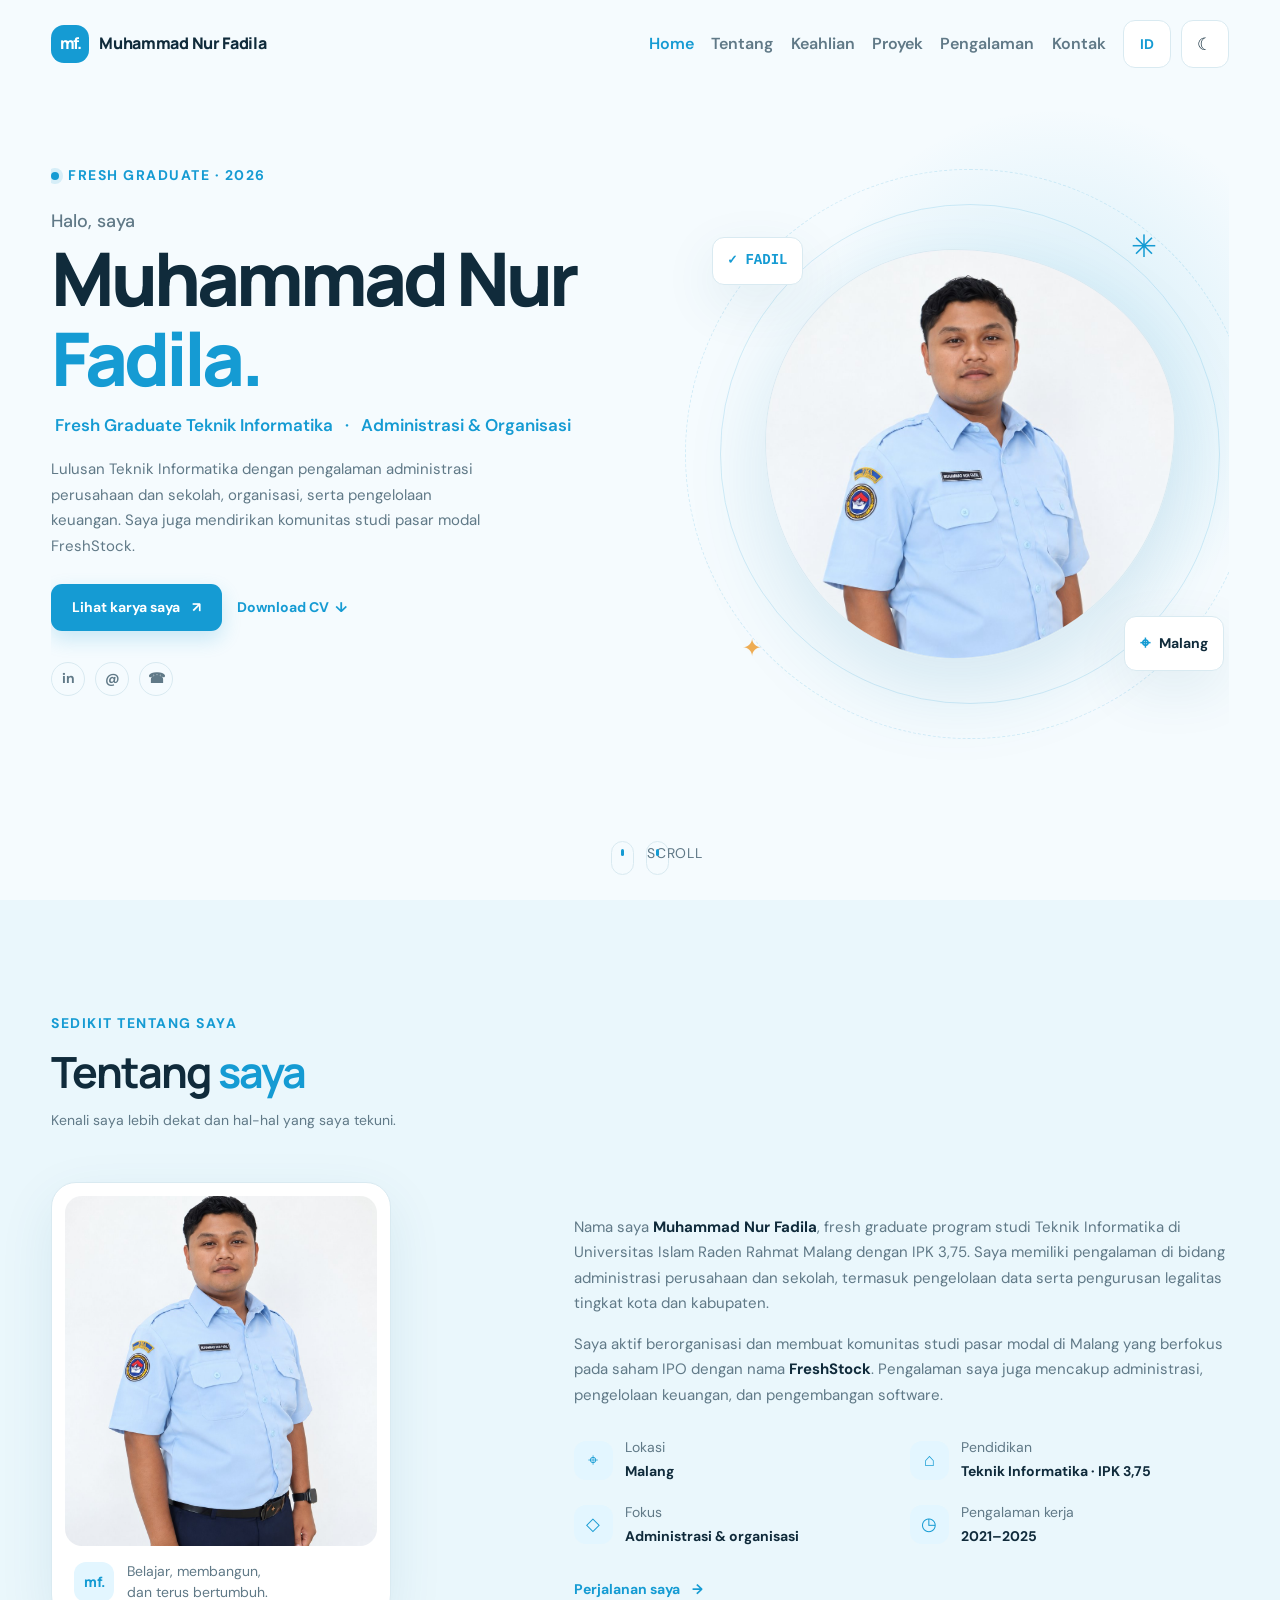
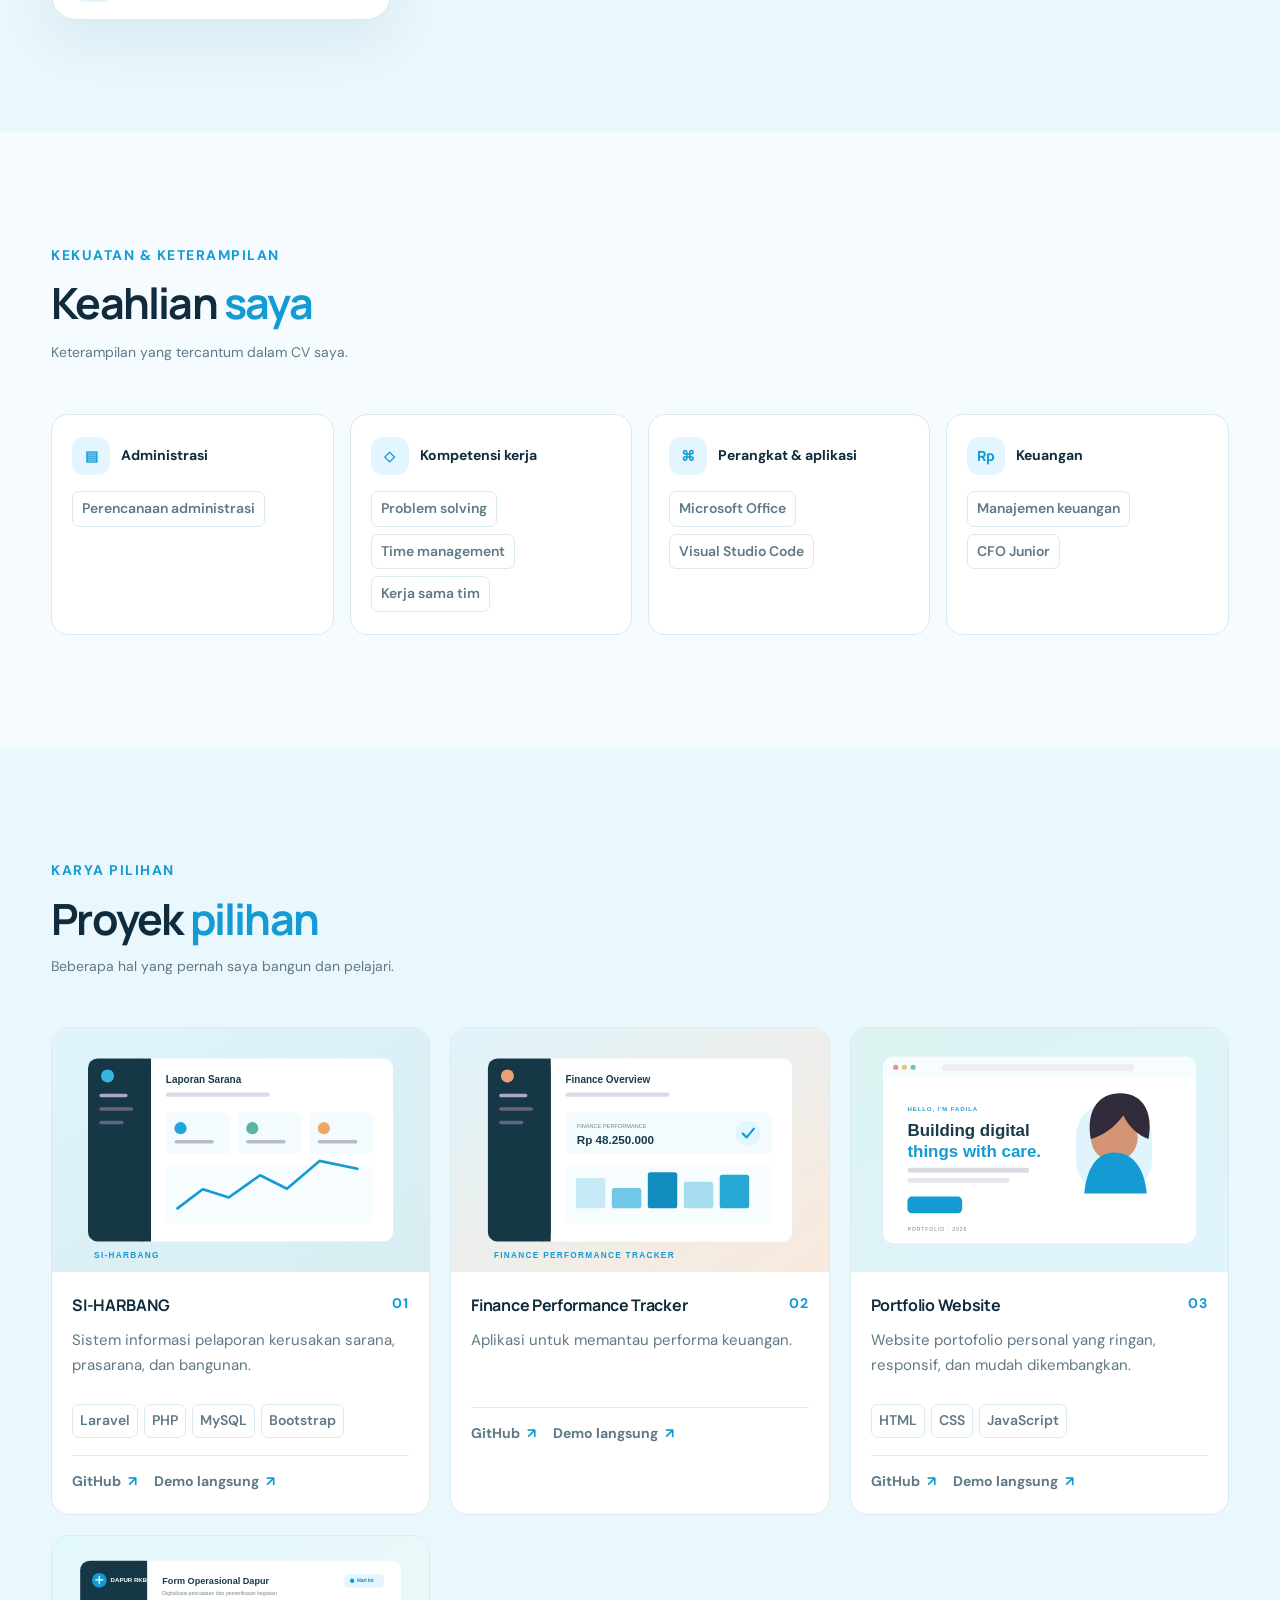
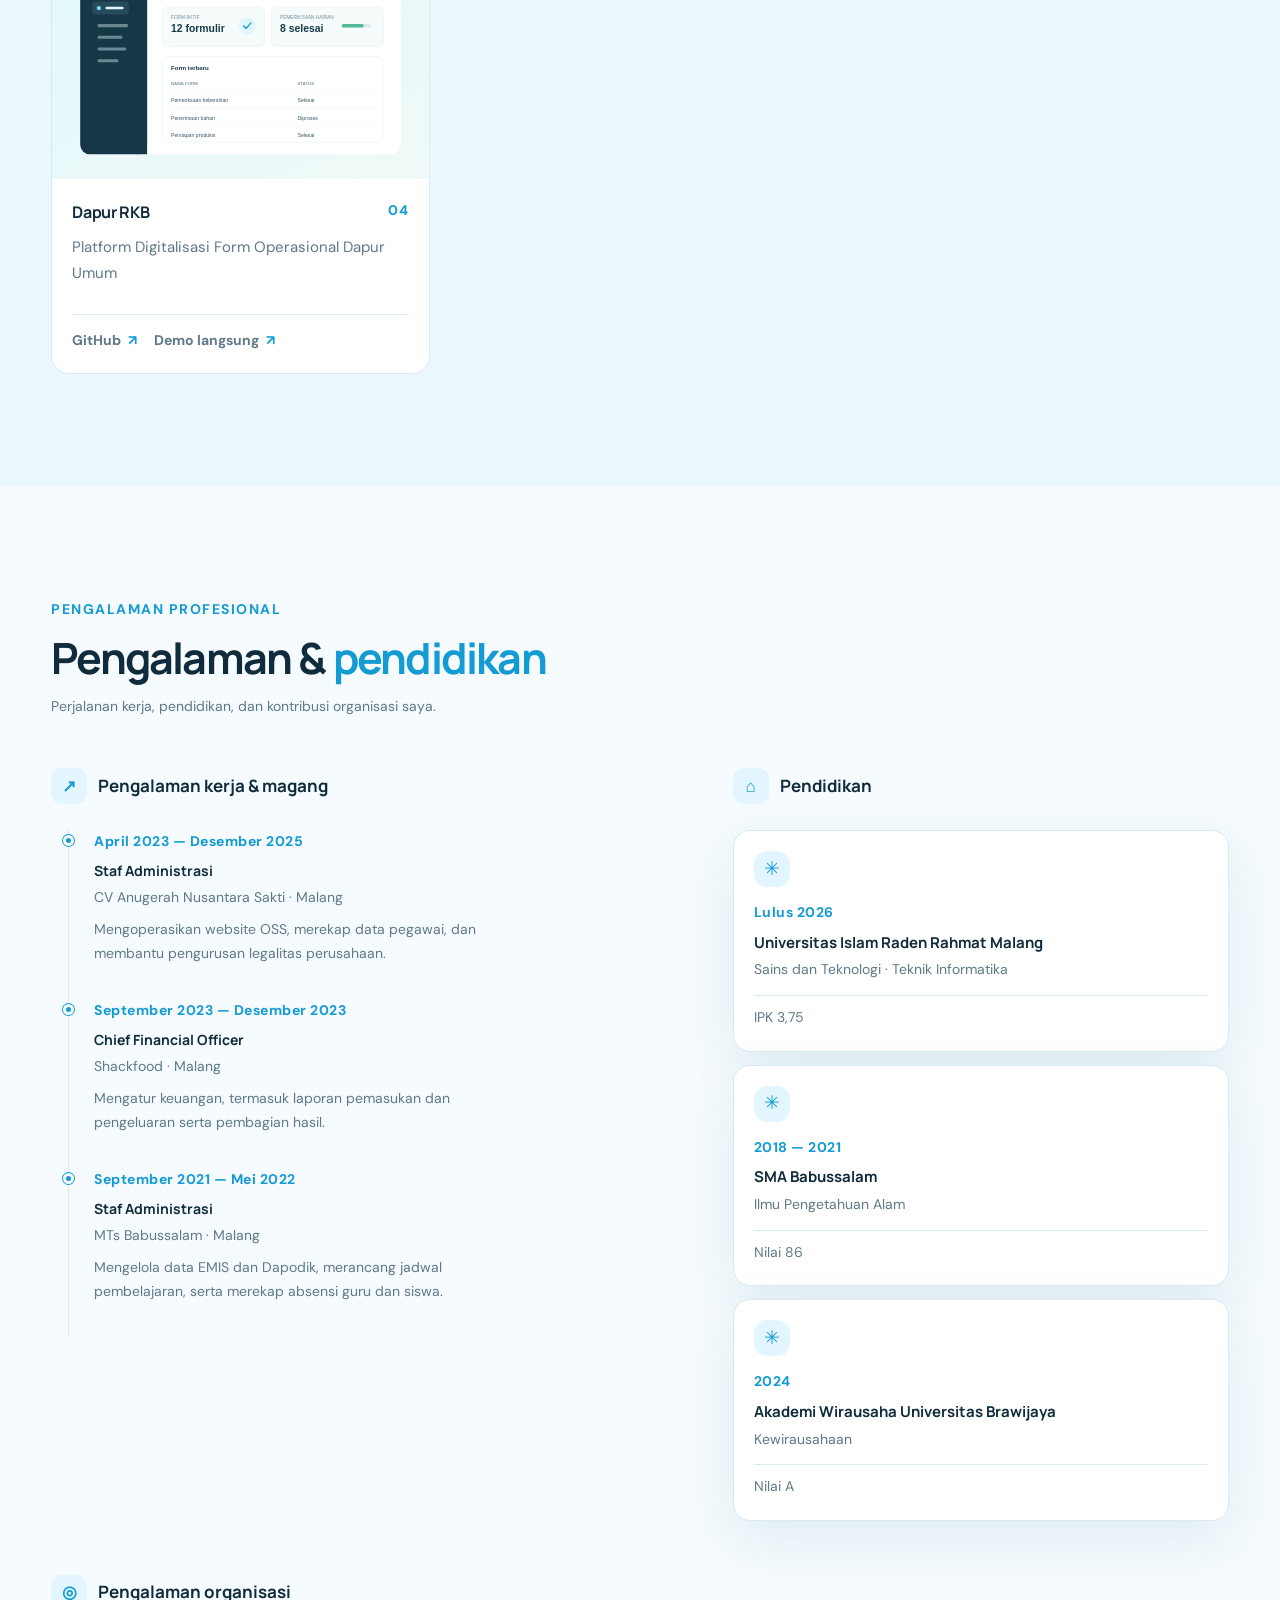
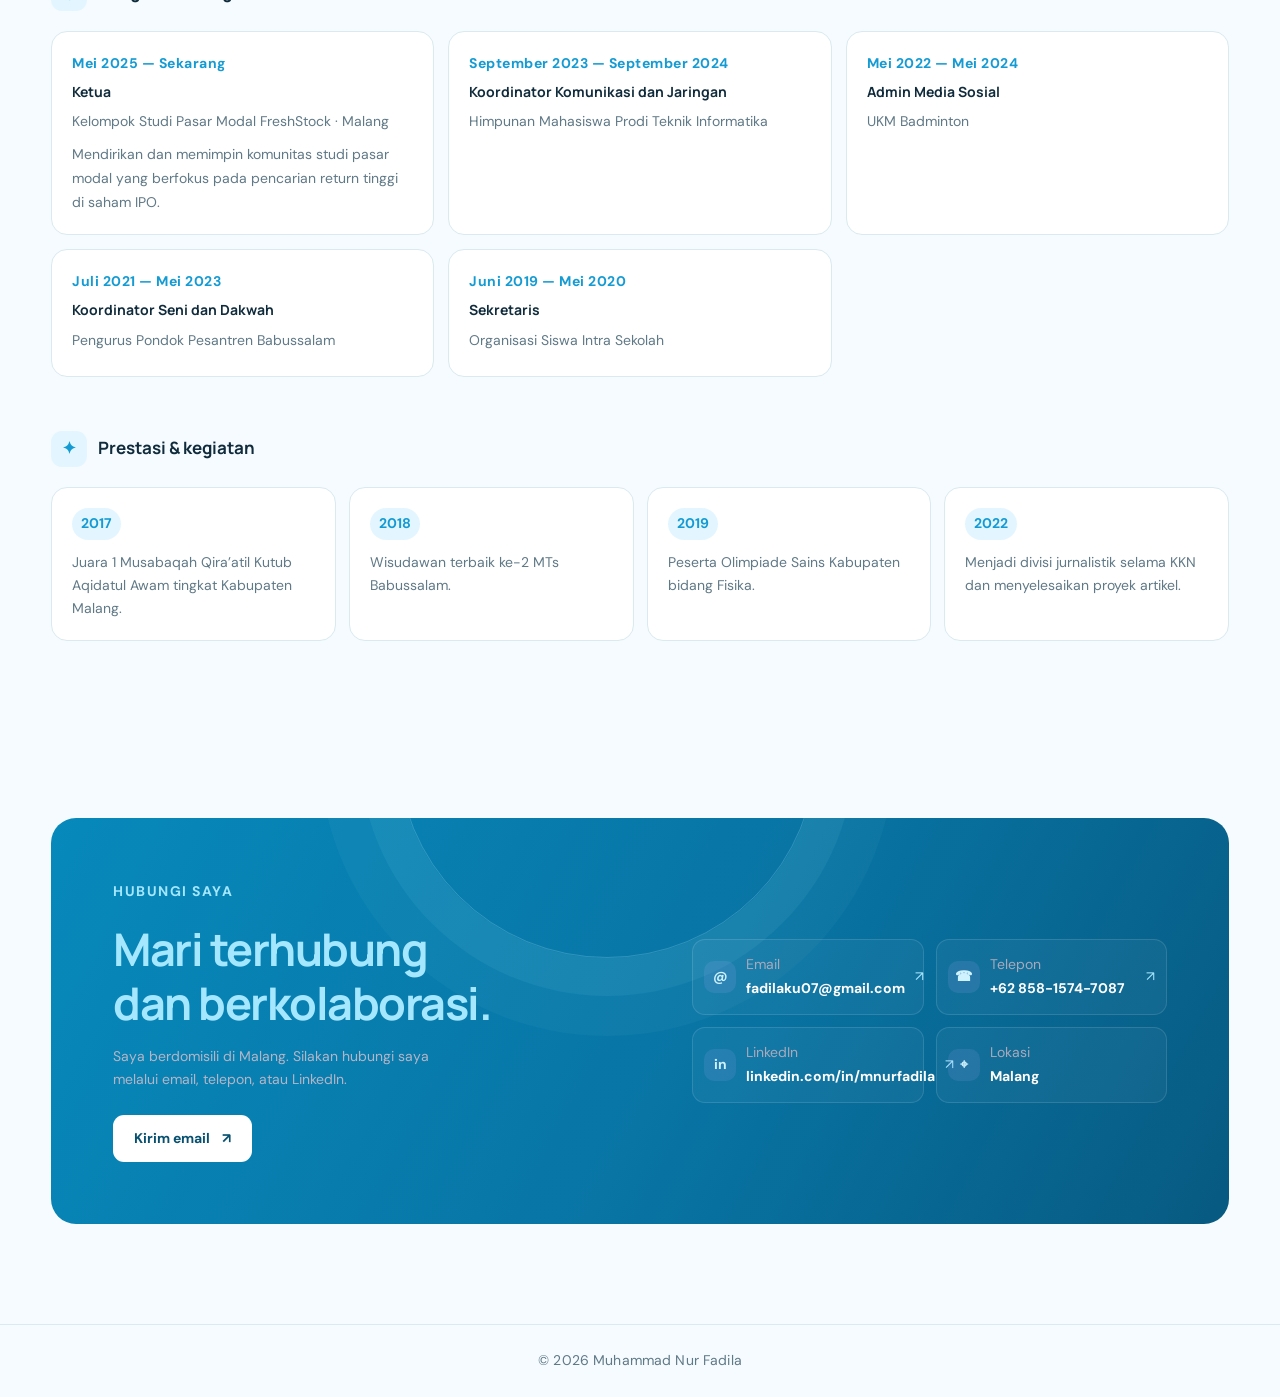
==== index.html @ df0a830f "Add files via upload" ====
<!doctype html>
<html lang="id">
<head>
  <meta charset="utf-8">
  <meta name="viewport" content="width=device-width, initial-scale=1">
  <meta name="theme-color" content="#f5fbfe">
  <meta name="description" content="Portofolio Muhammad Nur Fadila, fresh graduate Teknik Informatika dengan pengalaman administrasi, organisasi, dan manajemen keuangan di Malang.">
  <meta property="og:type" content="website">
  <meta property="og:title" content="Muhammad Nur Fadila — Teknik Informatika">
  <meta property="og:description" content="Pengalaman administrasi, organisasi, studi pasar modal, dan manajemen keuangan.">
  <meta property="og:image" content="assets/images/profile.jpg">
  <title>Muhammad Nur Fadila — Portofolio</title>
  <link rel="icon" href="assets/icons/favicon.svg" type="image/svg+xml">
  <link rel="preconnect" href="https://fonts.googleapis.com">
  <link rel="preconnect" href="https://fonts.gstatic.com" crossorigin>
  <link href="https://fonts.googleapis.com/css2?family=DM+Sans:wght@400;500;600;700&family=Manrope:wght@400;500;600;700;800&display=swap" rel="stylesheet">
  <link rel="stylesheet" href="css/style.css">
  <script>document.documentElement.dataset.theme = localStorage.getItem('portfolio-theme') || 'light'; document.documentElement.lang = localStorage.getItem('portfolio-language') || 'id';</script>
  <script src="js/script.js" defer></script>
</head>
<body>
  <a class="skip-link" href="#main" data-i18n="skip">Lewati ke konten utama</a>
  <header class="site-header" id="top">
    <nav class="nav container" aria-label="Navigasi utama">
      <a class="brand" href="#home" aria-label="Muhammad Nur Fadila, ke beranda"><span class="brand-mark">mf.</span><span class="brand-name">Muhammad Nur Fadila</span></a>
      <button class="menu-toggle" type="button" aria-label="Buka menu navigasi" aria-expanded="false" aria-controls="nav-links"><span></span><span></span></button>
      <div class="nav-links" id="nav-links">
        <a href="#home" data-i18n="nav_home">Home</a><a href="#about" data-i18n="nav_about">About</a><a href="#skills" data-i18n="nav_skills">Skills</a><a href="#projects" data-i18n="nav_projects">Projects</a><a href="#experience" data-i18n="nav_experience">Experience</a><a href="#contact" data-i18n="nav_contact">Hubungi saya</a>
        <div class="nav-tools"><button class="language-toggle" type="button" aria-label="Bahasa Indonesia, ganti ke Inggris" aria-pressed="false" title="Ganti bahasa"><span class="language-current">ID</span></button><button class="theme-toggle" type="button" aria-label="Aktifkan dark mode" title="Ganti tema"><span class="theme-icon" aria-hidden="true">☾</span></button></div>
      </div>
    </nav>
  </header>

  <main id="main">
    <section class="hero section container" id="home" aria-labelledby="hero-title">
      <div class="hero-copy reveal">
        <p class="eyebrow"><span class="status-dot"></span> <span data-i18n="hero_status">Fresh graduate · 2026</span></p>
        <p class="hero-intro" data-i18n="hero_greeting">Halo, saya</p>
        <h1 id="hero-title">Muhammad Nur<br><span>Fadila.</span></h1>
        <p class="hero-role"><span data-i18n="hero_role">Fresh Graduate Teknik Informatika</span> <span>·</span> <span data-i18n="hero_focus">Administrasi & Organisasi</span></p>
        <p class="hero-description" data-i18n="hero_description">Lulusan Teknik Informatika dengan pengalaman administrasi perusahaan dan sekolah, organisasi, serta pengelolaan keuangan. Saya juga mendirikan komunitas studi pasar modal FreshStock.</p>
        <div class="hero-actions"><a class="button button-primary" href="#projects"><span data-i18n="view_work">Lihat karya saya</span> <span aria-hidden="true">↗</span></a><a class="cv-link" href="assets/cv/cv.pdf" download><span data-i18n="download_cv">Download CV</span> <span aria-hidden="true">↓</span></a></div>
        <div class="social-links" aria-label="Kontak"><a href="https://www.linkedin.com/in/mnurfadila" target="_blank" rel="noreferrer" aria-label="LinkedIn Muhammad Nur Fadila">in</a><a href="mailto:fadilaku07@gmail.com" aria-label="Kirim email">@</a><a href="tel:+6285815747087" aria-label="Telepon Muhammad Nur Fadila">☎</a></div>
      </div>
      <div class="hero-visual reveal" aria-label="Foto profil Muhammad Nur Fadila">
        <div class="visual-orbit orbit-one"></div><div class="visual-orbit orbit-two"></div>
        <div class="hero-image-wrap"><img src="assets/images/profile.jpg" alt="Foto Muhammad Nur Fadila" fetchpriority="high"></div>
        <div class="float-chip chip-code"><span>✓</span> <span data-i18n="hero_chip">Administrasi & data</span></div>
        <div class="float-chip chip-location"><span class="pin">⌖</span> <span data-i18n="location">Malang, Indonesia</span></div>
        <span class="sparkle sparkle-one" aria-hidden="true">✳</span><span class="sparkle sparkle-two" aria-hidden="true">✦</span>
      </div>
      <a class="scroll-cue" href="#about"><span></span> <span data-i18n="scroll_cue">Scroll to explore</span></a>
    </section>

    <section class="section about-section" id="about" aria-labelledby="about-title"><div class="container">
      <div class="section-heading reveal"><p class="eyebrow" data-i18n="about_eyebrow">A little about me</p><h2 id="about-title"><span class="title-plain" data-i18n="about_title_first">Tentang</span> <span data-i18n="about_title_second">saya</span></h2><p class="section-lead" data-i18n="about_lead">Mengenal saya lebih dekat dan hal-hal yang saya sukai.</p></div>
      <div class="about-grid"><div class="about-photo reveal"><img src="assets/images/profile.jpg" alt="Muhammad Nur Fadila mengenakan seragam biru muda" loading="lazy"><div class="photo-caption"><span class="caption-mark">mf.</span><span data-i18n="photo_caption">Belajar, membangun,<br>dan terus bertumbuh.</span></div></div>
        <div class="about-copy reveal"><p data-i18n="about_paragraph_one">Nama saya <strong>Muhammad Nur Fadila</strong>, fresh graduate program studi Teknik Informatika di Universitas Islam Raden Rahmat Malang dengan IPK 3,75. Saya memiliki pengalaman di bidang administrasi perusahaan dan sekolah, termasuk pengelolaan data serta pengurusan legalitas tingkat kota dan kabupaten.</p><p data-i18n="about_paragraph_two">Saya aktif berorganisasi dan membuat komunitas studi pasar modal di Malang yang berfokus pada saham IPO dengan nama <strong>FreshStock</strong>. Pengalaman saya juga mencakup administrasi, pengelolaan keuangan, dan pengembangan software.</p>
          <div class="facts-grid"><div class="fact"><span class="fact-icon">⌖</span><div><small data-i18n="label_location">Lokasi</small><strong data-i18n="location">Malang</strong></div></div><div class="fact"><span class="fact-icon">⌂</span><div><small data-i18n="label_education">Pendidikan</small><strong data-i18n="fact_education">Teknik Informatika · IPK 3,75</strong></div></div><div class="fact"><span class="fact-icon">◇</span><div><small data-i18n="label_focus">Fokus</small><strong data-i18n="fact_focus">Administrasi & organisasi</strong></div></div><div class="fact"><span class="fact-icon">◷</span><div><small data-i18n="label_experience">Pengalaman kerja</small><strong>2021–2025</strong></div></div></div>
          <a class="text-link" href="#experience"><span data-i18n="about_link">Perjalanan saya</span> <span aria-hidden="true">→</span></a>
        </div>
      </div>
    </div></section>

    <section class="section container" id="skills" aria-labelledby="skills-title"><div class="section-heading reveal"><p class="eyebrow" data-i18n="skills_eyebrow">Kekuatan & keterampilan</p><h2 id="skills-title"><span class="title-plain" data-i18n="skills_title_first">Keahlian</span> <span data-i18n="skills_title_second">saya</span></h2><p class="section-lead" data-i18n="skills_lead">Keterampilan yang tercantum dalam CV saya.</p></div><div class="skills-grid" id="skills-grid"></div></section>

    <section class="section projects-section" id="projects" aria-labelledby="projects-title"><div class="container"><div class="section-heading section-heading-row reveal"><div><p class="eyebrow" data-i18n="projects_eyebrow">Selected work</p><h2 id="projects-title"><span class="title-plain" data-i18n="projects_title_first">Proyek</span> <span data-i18n="projects_title_second">pilihan</span></h2><p class="section-lead" data-i18n="projects_lead">Beberapa hal yang pernah saya bangun dan pelajari.</p></div></div><div class="projects-grid" id="projects-grid"></div></div></section>

    <section class="section container" id="experience" aria-labelledby="experience-title"><div class="section-heading reveal"><p class="eyebrow" data-i18n="experience_eyebrow">Pengalaman profesional</p><h2 id="experience-title"><span class="title-plain" data-i18n="experience_title_first">Pengalaman &</span> <span data-i18n="experience_title_second">pendidikan</span></h2><p class="section-lead" data-i18n="experience_lead">Perjalanan kerja, pendidikan, dan kontribusi organisasi saya.</p></div>
      <div class="journey-grid"><div class="timeline-block reveal"><h3 class="subheading"><span class="subheading-icon">↗</span> <span data-i18n="work_heading">Pengalaman kerja & magang</span></h3><div class="timeline">
        <article class="timeline-item"><span class="timeline-dot"></span><p class="timeline-date" data-i18n="date_company">April 2023 — Desember 2025</p><h4 data-i18n="job_admin">Staf Administrasi</h4><p class="timeline-place">CV Anugerah Nusantara Sakti · Malang</p><p class="timeline-description" data-i18n="job_admin_company">Mengoperasikan website OSS, merekap data pegawai, dan membantu pengurusan legalitas perusahaan.</p></article>
        <article class="timeline-item"><span class="timeline-dot"></span><p class="timeline-date" data-i18n="date_shackfood">September 2023 — Desember 2023</p><h4 data-i18n="job_cfo">Chief Financial Officer</h4><p class="timeline-place">Shackfood · Malang</p><p class="timeline-description" data-i18n="job_cfo_desc">Mengatur keuangan, termasuk laporan pemasukan dan pengeluaran serta pembagian hasil.</p></article>
        <article class="timeline-item"><span class="timeline-dot"></span><p class="timeline-date" data-i18n="date_school">September 2021 — Mei 2022</p><h4 data-i18n="job_admin">Staf Administrasi</h4><p class="timeline-place">MTs Babussalam · Malang</p><p class="timeline-description" data-i18n="job_school_desc">Mengelola data EMIS dan Dapodik, merancang jadwal pembelajaran, serta merekap absensi guru dan siswa.</p></article>
      </div></div>
        <div class="education-block reveal"><h3 class="subheading"><span class="subheading-icon">⌂</span> <span data-i18n="education_heading">Pendidikan</span></h3><div class="education-list">
          <article class="education-card"><span class="education-icon">✳</span><p class="timeline-date" data-i18n="graduated">Lulus 2026</p><h4>Universitas Islam Raden Rahmat Malang</h4><p class="timeline-place" data-i18n="faculty_degree">Sains dan Teknologi · Teknik Informatika</p><div class="education-line"></div><span class="education-tag" data-i18n="gpa">IPK 3,75</span></article>
          <article class="education-card"><span class="education-icon">✳</span><p class="timeline-date">2018 — 2021</p><h4>SMA Babussalam</h4><p class="timeline-place" data-i18n="high_school_major">Ilmu Pengetahuan Alam</p><div class="education-line"></div><span class="education-tag" data-i18n="score_86">Nilai 86</span></article>
          <article class="education-card"><span class="education-icon">✳</span><p class="timeline-date">2024</p><h4>Akademi Wirausaha Universitas Brawijaya</h4><p class="timeline-place" data-i18n="entrepreneurship">Kewirausahaan</p><div class="education-line"></div><span class="education-tag" data-i18n="score_a">Nilai A</span></article>
        </div></div></div>
      <div class="cv-subsection reveal"><h3 class="subheading"><span class="subheading-icon">◎</span> <span data-i18n="org_heading">Pengalaman organisasi</span></h3><div class="organization-grid">
        <article class="organization-card"><p class="timeline-date" data-i18n="date_freshstock">Mei 2025 — Sekarang</p><h4 data-i18n="role_lead">Ketua</h4><p class="timeline-place">Kelompok Studi Pasar Modal FreshStock · Malang</p><p class="timeline-description" data-i18n="freshstock_desc">Mendirikan dan memimpin komunitas studi pasar modal yang berfokus pada pencarian return tinggi di saham IPO.</p></article>
        <article class="organization-card"><p class="timeline-date" data-i18n="date_association">September 2023 — September 2024</p><h4 data-i18n="role_communications">Koordinator Komunikasi dan Jaringan</h4><p class="timeline-place">Himpunan Mahasiswa Prodi Teknik Informatika</p></article>
        <article class="organization-card"><p class="timeline-date" data-i18n="date_badminton">Mei 2022 — Mei 2024</p><h4 data-i18n="role_social">Admin Media Sosial</h4><p class="timeline-place">UKM Badminton</p></article>
        <article class="organization-card"><p class="timeline-date" data-i18n="date_babussalam">Juli 2021 — Mei 2023</p><h4 data-i18n="role_arts">Koordinator Seni dan Dakwah</h4><p class="timeline-place">Pengurus Pondok Pesantren Babussalam</p></article>
        <article class="organization-card"><p class="timeline-date" data-i18n="date_osis">Juni 2019 — Mei 2020</p><h4 data-i18n="role_secretary">Sekretaris</h4><p class="timeline-place">Organisasi Siswa Intra Sekolah</p></article>
      </div></div>
      <div class="cv-subsection reveal"><h3 class="subheading"><span class="subheading-icon">✦</span> <span data-i18n="achievements_heading">Prestasi & kegiatan</span></h3><div class="achievement-grid">
        <article class="achievement-card"><span>2017</span><p data-i18n="award_2017">Juara 1 Musabaqah Qira’atil Kutub Aqidatul Awam tingkat Kabupaten Malang.</p></article>
        <article class="achievement-card"><span>2018</span><p data-i18n="award_2018">Wisudawan terbaik ke-2 MTs Babussalam.</p></article>
        <article class="achievement-card"><span>2019</span><p data-i18n="award_2019">Peserta Olimpiade Sains Kabupaten bidang Fisika.</p></article>
        <article class="achievement-card"><span>2022</span><p data-i18n="award_2022">Menjadi divisi jurnalistik selama KKN dan menyelesaikan proyek artikel.</p></article>
      </div></div>
    </section>

    <section class="section contact-section" id="contact" aria-labelledby="contact-title"><div class="container"><div class="contact-card reveal"><div class="contact-orb"></div><div class="contact-copy"><p class="eyebrow" data-i18n="contact_eyebrow">Hubungi saya</p><h2 id="contact-title"><span data-i18n="contact_title_first">Mari terhubung</span><br><span data-i18n="contact_title_second">dan berkolaborasi.</span></h2><p data-i18n="contact_lead">Saya berdomisili di Malang. Silakan hubungi saya melalui email, telepon, atau LinkedIn.</p><a class="button button-light" href="mailto:fadilaku07@gmail.com"><span data-i18n="send_email">Kirim email</span> <span aria-hidden="true">↗</span></a></div><div class="contact-details"><a href="mailto:fadilaku07@gmail.com"><span class="contact-icon">@</span><span><small data-i18n="email">Email</small><strong>fadilaku07@gmail.com</strong></span><span class="detail-arrow">↗</span></a><a href="tel:+6285815747087"><span class="contact-icon">☎</span><span><small data-i18n="phone">Telepon</small><strong>+62 858-1574-7087</strong></span><span class="detail-arrow">↗</span></a><a href="https://www.linkedin.com/in/mnurfadila" target="_blank" rel="noreferrer"><span class="contact-icon">in</span><span><small data-i18n="linkedin">LinkedIn</small><strong>linkedin.com/in/mnurfadila</strong></span><span class="detail-arrow">↗</span></a><div class="contact-static"><span class="contact-icon">⌖</span><span><small data-i18n="label_location">Lokasi</small><strong data-i18n="location">Malang</strong></span></div></div></div></div></section>
  </main>
  <footer class="site-footer"><div class="container footer-inner"><p>© <span id="year">2026</span> Muhammad Nur Fadila</p></div></footer>
  <button class="back-top floating-top" type="button" aria-label="Kembali ke atas" data-i18n-aria="back_top">↑</button>
</body>
</html>
---- css/style.css ----
/* Portfolio design tokens: edit these values to restyle the whole site. */
:root{color-scheme:light;--primary:#159bd3;--primary-dark:#087eaf;--primary-soft:#e3f6ff;--bg:#f5fbfe;--surface:#fff;--surface-alt:#eaf7fc;--text:#102b3b;--muted:#607987;--border:#d9eaf1;--shadow:0 18px 55px rgba(16,91,126,.09);--header-bg:rgba(245,251,254,.88);--font-body:'DM Sans',sans-serif;--font-display:'Manrope',sans-serif;--radius:22px;--container:1360px}
:root[data-theme="dark"]{color-scheme:dark;--bg:#101c24;--surface:#162832;--surface-alt:#1a303b;--text:#eff9fd;--muted:#a4bcc8;--border:#2a4653;--shadow:0 18px 55px rgba(0,0,0,.3);--header-bg:rgba(16,28,36,.88);--primary-soft:#193b4b}
*{box-sizing:border-box}html{scroll-behavior:smooth;scroll-padding-top:90px}body{margin:0;background:var(--bg);color:var(--text);font-family:var(--font-body);font-size:15px;line-height:1.7;transition:background .25s,color .25s}body,button,a{ -webkit-tap-highlight-color:transparent}a{color:inherit;text-decoration:none}button{font:inherit}img{display:block;max-width:100%}.container{width:min(var(--container),calc(100% - clamp(36px,8vw,144px)));margin-inline:auto}.section{padding:112px 0}.skip-link{position:fixed;z-index:1000;top:8px;left:8px;padding:10px 14px;transform:translateY(-150%);background:var(--text);color:var(--bg);border-radius:8px}.skip-link:focus{transform:none}:focus-visible{outline:3px solid #68c9f2;outline-offset:4px;border-radius:4px}
.site-header{position:fixed;z-index:50;inset:0 0 auto;background:var(--header-bg);backdrop-filter:blur(16px);border-bottom:1px solid transparent;transition:border-color .25s,box-shadow .25s}.site-header.scrolled{border-color:var(--border);box-shadow:0 4px 24px rgba(25,27,55,.04)}.nav{height:78px;display:flex;align-items:center;justify-content:space-between}.brand{display:inline-flex;align-items:center;gap:10px;font-family:var(--font-display);font-weight:800}.brand-mark{display:grid;place-items:center;width:38px;height:38px;border-radius:13px;background:var(--primary);color:#fff;font-size:16px;letter-spacing:-1.5px}.brand-name{font-size:14px;letter-spacing:-.3px}.nav-links{display:flex;align-items:center;gap:29px}.nav-links>a:not(.nav-cta){font-size:14px;font-weight:600;color:var(--muted);transition:color .2s}.nav-links>a.active,.nav-links>a:not(.nav-cta):hover{color:var(--primary)}.nav-cta{padding:10px 17px;border-radius:999px;background:var(--text);color:var(--bg);font-size:14px;font-weight:700;transition:transform .2s,background .2s}.nav-cta:hover{transform:translateY(-2px);background:var(--primary);color:white}.nav-cta span{margin-left:5px}.theme-toggle,.menu-toggle{display:grid;place-items:center;border:1px solid var(--border);background:var(--surface);color:var(--text);cursor:pointer}.theme-toggle{width:38px;height:38px;border-radius:50%;font-size:17px;transition:transform .2s}.theme-toggle:hover{transform:rotate(14deg)}.menu-toggle{display:none}
.hero{min-height:730px;padding-top:165px;position:relative;display:grid;grid-template-columns:1.05fr .95fr;align-items:center;gap:40px;overflow:hidden}.hero::before{content:"";position:absolute;width:520px;height:520px;right:-90px;top:105px;border-radius:50%;background:radial-gradient(circle,rgba(111,101,245,.11),rgba(111,101,245,0) 70%);pointer-events:none}.hero-copy{position:relative;z-index:2;padding-bottom:48px}.eyebrow{display:flex;align-items:center;gap:9px;margin:0 0 18px;color:var(--primary);font-size:14px;font-weight:700;letter-spacing:1.5px;text-transform:uppercase}.status-dot{width:8px;height:8px;border-radius:50%;background:#42b983;box-shadow:0 0 0 4px rgba(66,185,131,.13)}.hero-intro{margin:0 0 0;color:var(--muted);font-size:18px;font-weight:500}.hero h1{margin:2px 0 13px;font-family:var(--font-display);font-size:clamp(46px,6vw,74px);font-weight:800;line-height:1.08;letter-spacing:-4px}.hero h1 span,.section-heading h2 span,.contact-copy h2 span{color:var(--primary)}.hero-role{margin:0;font-size:17px;font-weight:600}.hero-role span{padding:0 4px;color:var(--primary)}.hero-description{max-width:440px;margin:17px 0 25px;color:var(--muted);font-size:15px}.hero-actions{display:flex;gap:12px;flex-wrap:wrap}.button{display:inline-flex;min-height:47px;align-items:center;justify-content:center;gap:12px;padding:0 20px;border:1px solid transparent;border-radius:11px;font-size:14px;font-weight:700;transition:transform .2s,box-shadow .2s,background .2s}.button:hover{transform:translateY(-3px)}.button-primary{background:var(--primary);color:#fff;box-shadow:0 8px 20px rgba(21,155,211,.2)}.button-primary:hover{background:var(--primary-dark);box-shadow:0 12px 26px rgba(21,155,211,.27)}.button-secondary{border-color:var(--border);background:var(--surface);color:var(--text)}.button-secondary:hover{border-color:var(--primary);color:var(--primary)}.social-links{display:flex;gap:10px;margin-top:31px}.social-links a{display:grid;place-items:center;width:34px;height:34px;border:1px solid var(--border);border-radius:50%;color:var(--muted);font-size:14px;font-weight:700;transition:all .2s}.social-links a:hover{transform:translateY(-3px);border-color:var(--primary);background:var(--primary);color:white}.hero-visual{height:475px;position:relative;display:grid;place-items:center}.hero-image-wrap{position:relative;z-index:2;width:min(360px,78%);aspect-ratio:1;border:1px solid var(--border);border-radius:46% 54% 54% 46% / 47% 43% 57% 53%;overflow:hidden;background:linear-gradient(145deg,#eeedff,#e4f4f7);box-shadow:0 30px 80px rgba(18,121,167,.15);animation:morph 9s ease-in-out infinite}.hero-image-wrap img{width:100%;height:100%;object-fit:cover;object-position:center 24%}.visual-orbit{position:absolute;border:1px solid rgba(21,155,211,.16);border-radius:50%}.orbit-one{width:420px;height:420px}.orbit-two{width:490px;height:490px;border-style:dashed;animation:spin 55s linear infinite}.float-chip{position:absolute;z-index:3;display:flex;align-items:center;gap:9px;padding:11px 15px;border:1px solid var(--border);border-radius:12px;background:var(--surface);box-shadow:var(--shadow);font-size:14px;font-weight:700}.chip-code{top:90px;left:4px}.chip-code span{color:var(--primary);font-family:monospace;font-size:14px}.chip-location{right:-4px;bottom:88px}.pin{color:var(--primary);font-size:18px}.sparkle{position:absolute;color:var(--primary)}.sparkle-one{top:77px;right:72px;font-size:31px}.sparkle-two{left:30px;bottom:95px;font-size:24px;color:#efad54}.scroll-cue{position:absolute;bottom:25px;left:0;display:flex;align-items:center;gap:11px;color:var(--muted);font-size:14px;letter-spacing:1px;text-transform:uppercase}.scroll-cue span{width:23px;height:34px;border:1px solid var(--border);border-radius:20px;position:relative}.scroll-cue span::after{content:"";position:absolute;left:9px;top:7px;width:3px;height:7px;border-radius:3px;background:var(--primary);animation:scroll-dot 1.6s infinite}
.section-heading{max-width:590px;margin-bottom:49px}.section-heading .eyebrow{margin-bottom:10px}.section-heading h2{margin:0;font-family:var(--font-display);font-size:clamp(32px,4vw,43px);line-height:1.2;letter-spacing:-1.8px}.section-lead{margin:12px 0 0;color:var(--muted);font-size:14px}.about-section,.projects-section{background:var(--surface-alt)}.about-grid{display:grid;grid-template-columns:.8fr 1.2fr;align-items:center;gap:86px}.about-photo{position:relative;max-width:340px;padding:13px;border:1px solid var(--border);border-radius:25px;background:var(--surface);box-shadow:var(--shadow)}.about-photo>img{width:100%;aspect-ratio:1/1.12;object-fit:cover;border-radius:17px;background:#eeedff}.photo-caption{display:flex;align-items:center;gap:13px;padding:15px 9px 3px;color:var(--muted);font-size:14px;line-height:1.5}.caption-mark{display:grid;place-items:center;width:40px;height:40px;border-radius:12px;background:var(--primary-soft);color:var(--primary);font-family:var(--font-display);font-size:14px;font-weight:800}.about-copy>p{color:var(--muted);font-size:14px}.about-copy>p strong{color:var(--text)}.facts-grid{display:grid;grid-template-columns:1fr 1fr;gap:17px;margin:28px 0}.fact{display:flex;align-items:center;gap:12px}.fact-icon{display:grid;place-items:center;width:39px;height:39px;border-radius:12px;background:var(--primary-soft);color:var(--primary);font-size:18px}.fact small,.contact-details small{display:block;color:var(--muted);font-size:14px}.fact strong{display:block;font-size:14px}.text-link{display:inline-flex;align-items:center;gap:12px;color:var(--primary);font-size:14px;font-weight:700}.text-link span{transition:transform .2s}.text-link:hover span{transform:translateX(4px)}
.skills-grid{display:grid;grid-template-columns:repeat(4,1fr);gap:16px}.skill-card{padding:22px 20px;border:1px solid var(--border);border-radius:17px;background:var(--surface);transition:transform .25s,border-color .25s,box-shadow .25s}.skill-card:hover{transform:translateY(-5px);border-color:rgba(21,155,211,.4);box-shadow:var(--shadow)}.skill-head{display:flex;align-items:center;gap:11px;margin-bottom:16px}.skill-symbol{display:grid;place-items:center;width:38px;height:38px;border-radius:12px;background:var(--primary-soft);color:var(--primary);font-family:var(--font-display);font-size:14px;font-weight:800}.skill-card h3{margin:0;font-size:14px}.skill-list{display:flex;flex-wrap:wrap;gap:7px}.skill-list span,.tech-list span{padding:5px 9px;border:1px solid var(--border);border-radius:7px;color:var(--muted);font-size:14px;font-weight:600}
.section-heading-row{max-width:none;display:flex;justify-content:space-between;align-items:end}.section-heading-row .section-lead{margin-top:10px}.desktop-link{margin-bottom:8px}.projects-grid{display:grid;grid-template-columns:repeat(3,1fr);gap:20px}.project-card{overflow:hidden;border:1px solid var(--border);border-radius:18px;background:var(--surface);transition:transform .25s,box-shadow .25s}.project-card:hover{transform:translateY(-6px);box-shadow:var(--shadow)}.project-image{position:relative;overflow:hidden;aspect-ratio:1.55;background:var(--surface-alt)}.project-image img{width:100%;height:100%;object-fit:cover;transition:transform .55s}.project-card:hover .project-image img{transform:scale(1.045)}.project-content{padding:20px}.project-topline{display:flex;justify-content:space-between;gap:12px;align-items:start}.project-content h3{margin:0;font-family:var(--font-display);font-size:16px;letter-spacing:-.3px}.project-index{color:var(--primary);font-size:14px;font-weight:700;letter-spacing:1px}.project-content>p{min-height:62px;margin:9px 0 14px;color:var(--muted);font-size:14px;line-height:1.7}.tech-list{display:flex;gap:6px;flex-wrap:wrap}.tech-list span{font-size:14px;padding:4px 7px}.project-actions{display:flex;gap:17px;margin-top:17px;padding-top:14px;border-top:1px solid var(--border)}.project-actions a{color:var(--muted);font-size:14px;font-weight:700;transition:color .2s}.project-actions a:hover{color:var(--primary)}.project-actions a span{margin-left:4px;color:var(--primary)}
.journey-grid{display:grid;grid-template-columns:1.1fr .9fr;gap:75px}.subheading{display:flex;align-items:center;gap:11px;margin:0 0 26px;font-family:var(--font-display);font-size:17px}.subheading-icon{display:grid;place-items:center;width:36px;height:36px;border-radius:11px;background:var(--primary-soft);color:var(--primary)}.timeline{margin-left:17px;padding-left:25px;border-left:1px solid var(--border)}.timeline-item{position:relative;padding:0 0 33px}.timeline-dot{position:absolute;top:5px;left:-31px;width:11px;height:11px;border:3px solid var(--bg);border-radius:50%;background:var(--primary);box-shadow:0 0 0 1px var(--primary)}.timeline-date{margin:0 0 5px;color:var(--primary);font-size:14px;font-weight:700;letter-spacing:.5px}.timeline-item h4,.education-card h4{margin:0;font-family:var(--font-display);font-size:14px}.timeline-place{margin:3px 0;color:var(--muted);font-size:14px}.timeline-description{max-width:410px;margin:9px 0 0;color:var(--muted);font-size:14px}.muted-item{opacity:.68}.education-card{position:relative;overflow:hidden;padding:25px;border:1px solid var(--border);border-radius:17px;background:var(--surface);box-shadow:var(--shadow)}.education-icon{display:grid;place-items:center;width:42px;height:42px;margin-bottom:24px;border-radius:13px;background:var(--primary-soft);color:var(--primary);font-size:19px}.education-card h4{max-width:260px;font-size:15px}.education-line{width:100%;height:1px;margin:19px 0 12px;background:var(--border)}.education-tag{color:var(--muted);font-size:14px}
.contact-section{padding-top:65px;padding-bottom:100px}.contact-card{position:relative;overflow:hidden;display:grid;grid-template-columns:1.05fr .95fr;gap:55px;padding:62px;border-radius:25px;background:#075a81;color:white}.contact-orb{position:absolute;width:420px;height:420px;right:35%;top:-280px;border:1px solid rgba(177,170,255,.2);border-radius:50%;box-shadow:0 0 0 38px rgba(177,170,255,.035),0 0 0 78px rgba(177,170,255,.025);pointer-events:none}.contact-copy,.contact-details{position:relative;z-index:1}.contact-copy .eyebrow{color:#a5e7ff}.contact-copy h2{margin:0;font-family:var(--font-display);font-size:clamp(33px,4vw,45px);line-height:1.2;letter-spacing:-1.5px}.contact-copy h2 span{color:#a5e7ff}.contact-copy>p:not(.eyebrow){max-width:330px;margin:15px 0 23px;color:#b6b5c6;font-size:14px}.button-light{background:#fff;color:#07506f}.button-light:hover{background:#e1f7ff;box-shadow:0 10px 26px #111}.contact-details{align-self:center;display:grid;grid-template-columns:1fr 1fr;gap:12px}.contact-details>a{display:flex;align-items:center;gap:10px;min-width:0;padding:13px 11px;border:1px solid rgba(255,255,255,.12);border-radius:13px;background:rgba(255,255,255,.045);transition:background .2s,border-color .2s}.contact-details>a:hover{background:rgba(255,255,255,.1);border-color:rgba(177,170,255,.45)}.contact-icon{display:grid;place-items:center;flex:0 0 32px;height:32px;border-radius:10px;background:rgba(177,170,255,.13);color:#d0f2ff;font-size:14px;font-weight:700}.contact-details small{color:#aaa9bb;font-size:14px}.contact-details strong{display:block;overflow:hidden;color:white;font-size:14px;text-overflow:ellipsis;white-space:nowrap}.detail-arrow{margin-left:auto;color:#a5e7ff;font-size:14px}.site-footer{border-top:1px solid var(--border)}.footer-inner{min-height:86px;display:flex;align-items:center;justify-content:space-between;gap:20px}.footer-inner .brand-mark{width:32px;height:32px;border-radius:10px;font-size:14px}.footer-inner .brand-name{font-size:14px}.footer-inner p{margin:0;color:var(--muted);font-size:14px}.heart{color:#e8788a}.back-top{display:grid;place-items:center;width:36px;height:36px;border:1px solid var(--border);border-radius:50%;color:var(--muted);transition:all .2s}.back-top:hover{border-color:var(--primary);background:var(--primary);color:white}.floating-top{position:fixed;z-index:35;right:25px;bottom:25px;display:grid;opacity:0;visibility:hidden;transform:translateY(10px);background:var(--surface);font-size:18px;cursor:pointer;transition:all .2s}.floating-top.visible{opacity:1;visibility:visible;transform:none}
.reveal{opacity:0;transform:translateY(18px);transition:opacity .65s ease,transform .65s ease}.reveal.is-visible{opacity:1;transform:none}.skill-card.reveal,.project-card.reveal{transition:opacity .55s ease,transform .3s,border-color .25s,box-shadow .25s}.skill-card.reveal.is-visible,.project-card.reveal.is-visible{transform:none}.skill-card.reveal:hover,.project-card.reveal:hover{transform:translateY(-5px)}
@keyframes morph{0%,100%{border-radius:46% 54% 54% 46% / 47% 43% 57% 53%;transform:translateY(0)}50%{border-radius:53% 47% 43% 57% / 43% 54% 46% 57%;transform:translateY(-7px)}}@keyframes spin{to{transform:rotate(360deg)}}@keyframes scroll-dot{0%{transform:translateY(0);opacity:1}70%{transform:translateY(11px);opacity:0}100%{opacity:0}}
@media(max-width:900px){.nav-links{gap:17px}.nav-links>a:not(.nav-cta){font-size:14px}.nav-cta{padding:9px 12px}.hero{min-height:680px;gap:5px}.hero-visual{transform:scale(.88)}.about-grid{gap:45px}.skills-grid{grid-template-columns:repeat(2,1fr)}.projects-grid{grid-template-columns:repeat(2,1fr)}.project-card:last-child{grid-column:auto}.journey-grid{gap:45px}.contact-card{gap:30px;padding:45px}.contact-details{grid-template-columns:1fr}}
@media(max-width:700px){.container{width:min(100% - 36px,var(--container))}.section{padding:78px 0}.nav{height:68px}.brand-name{font-size:14px}.menu-toggle{display:flex;flex-direction:column;gap:5px;width:40px;height:40px;border-radius:12px}.menu-toggle span{width:16px;height:2px;border-radius:2px;background:var(--text);transition:transform .2s}.menu-toggle[aria-expanded="true"] span:first-child{transform:translateY(3.5px) rotate(45deg)}.menu-toggle[aria-expanded="true"] span:last-child{transform:translateY(-3.5px) rotate(-45deg)}.nav-links{position:absolute;top:67px;left:0;right:0;display:flex;flex-direction:column;align-items:stretch;gap:0;padding:7px 22px 18px;border-bottom:1px solid var(--border);background:var(--bg);box-shadow:0 18px 25px rgba(30,31,59,.08);opacity:0;visibility:hidden;transform:translateY(-8px);transition:opacity .2s,visibility .2s,transform .2s}.nav-links.open{opacity:1;visibility:visible;transform:none}.nav-links>a:not(.nav-cta){padding:11px 2px;border-bottom:1px solid var(--border);font-size:14px}.nav-links .nav-cta{align-self:flex-start;margin-top:14px}.theme-toggle{position:absolute;right:23px;bottom:20px}.hero{min-height:auto;grid-template-columns:1fr;padding-top:127px;padding-bottom:83px;gap:15px}.hero-copy{padding-bottom:0}.hero h1{font-size:clamp(45px,12vw,67px);letter-spacing:-3px}.hero-intro{font-size:15px}.hero-role{font-size:14px}.hero-description{font-size:14px}.hero-visual{height:min(95vw,400px);grid-row:1;transform:none;margin:0 -5px -5px}.hero-image-wrap{width:min(285px,72%)}.orbit-one{width:min(335px,86vw);height:min(335px,86vw)}.orbit-two{width:min(385px,98vw);height:min(385px,98vw)}.chip-code{top:12%;left:2%}.chip-location{right:0;bottom:15%}.sparkle-one{top:6%;right:13%}.sparkle-two{bottom:12%;left:7%}.hero-copy .eyebrow{margin-bottom:11px}.scroll-cue{bottom:24px}.section-heading{margin-bottom:34px}.section-heading h2{font-size:34px}.section-lead{font-size:14px}.about-grid{grid-template-columns:1fr;gap:29px}.about-photo{width:min(300px,85%);margin-inline:auto}.about-copy>p{font-size:14px}.facts-grid{gap:14px}.fact strong{font-size:14px}.skills-grid{gap:11px}.skill-card{padding:17px 14px}.skill-head{gap:8px}.skill-card h3{font-size:14px}.skill-list{gap:5px}.skill-list span{font-size:14px;padding:4px 6px}.section-heading-row{align-items:start}.desktop-link{font-size:0;gap:0}.desktop-link span{font-size:20px}.projects-grid{grid-template-columns:1fr;gap:14px}.project-card:last-child{grid-column:auto}.project-content>p{min-height:0}.journey-grid{grid-template-columns:1fr;gap:34px}.education-card{max-width:440px}.contact-section{padding-top:35px;padding-bottom:75px}.contact-card{grid-template-columns:1fr;gap:30px;padding:34px 25px}.contact-copy h2{font-size:36px}.contact-details{grid-template-columns:1fr 1fr}.footer-inner{min-height:110px;flex-wrap:wrap;justify-content:center;padding:19px 0;text-align:center}.footer-inner p{order:3;flex-basis:100%}.floating-top{right:16px;bottom:16px}}
@media(max-width:380px){.container{width:calc(100% - 28px)}.brand-name{max-width:175px}.hero h1{font-size:44px}.hero-visual{height:320px}.contact-details{grid-template-columns:1fr}.facts-grid{grid-template-columns:1fr 1fr}}
.cv-link{align-self:center;color:var(--muted);font-size:14px;font-weight:700}.cv-link span{margin-left:3px;color:var(--primary)}.cv-link:hover{color:var(--primary)}
/* Mobile refinements: larger tap targets, calmer spacing, and safer narrow layouts. */
@media(max-width:700px){
  html{scroll-padding-top:76px}
  .nav-links{max-height:calc(100dvh - 68px);overflow-y:auto}
  .nav-links>a:not(.nav-cta){min-height:44px;display:flex;align-items:center}
  .nav-links .nav-cta{min-height:44px;display:inline-flex;align-items:center}
  .hero{padding-top:105px;padding-bottom:76px;gap:4px}
  .hero-visual{height:clamp(275px,82vw,355px);margin-inline:-8px}
  .hero-image-wrap{width:min(270px,70vw)}
  .orbit-one{width:min(315px,83vw);height:min(315px,83vw)}
  .orbit-two{width:min(355px,94vw);height:min(355px,94vw)}
  .hero-copy .eyebrow{font-size:14px;letter-spacing:1.2px}
  .hero-actions{display:grid;grid-template-columns:1fr 1fr;gap:10px}
  .hero-actions .button{min-height:48px;padding-inline:10px;font-size:14px}
  .hero-actions .cv-link{grid-column:1/-1;justify-self:stretch;min-height:42px;display:grid;place-items:center;border:1px solid var(--border);border-radius:10px;background:var(--surface)}
  .social-links{margin-top:22px}
  .section-heading-row{gap:10px}
  .section-heading-row>div{min-width:0}
  .desktop-link{flex:0 0 28px;width:28px;height:28px;display:grid;place-items:center;border:1px solid var(--border);border-radius:50%;margin-top:8px}
  .contact-card{padding:30px 22px}
  .contact-copy h2{font-size:clamp(31px,9vw,38px)}
  .contact-details>a{min-height:58px}
  .floating-top{width:44px;height:44px}
}
@media(max-width:420px){
  .container{width:calc(100% - 32px)}
  .section{padding:68px 0}
  .hero{padding-top:98px}
  .hero h1{font-size:clamp(40px,11.5vw,50px);letter-spacing:-2.5px}
  .hero-role{font-size:14px}
  .hero-description{font-size:14px;line-height:1.65}
  .section-heading h2{font-size:30px}
  .section-lead{max-width:32ch;font-size:14px}
  .skills-grid{grid-template-columns:1fr 1fr;gap:9px}
  .skill-card{padding:14px 11px;border-radius:14px}
  .skill-head{align-items:flex-start;flex-direction:column;margin-bottom:11px}
  .skill-list span{font-size:14px}
  .project-content{padding:17px}
  .contact-details{grid-template-columns:1fr}
  .contact-card{padding:28px 19px}
  .footer-inner .brand-name{max-width:none}
}
@media(max-width:350px){
  .brand{gap:7px}.brand-name{max-width:185px;font-size:14px}
  .hero-actions{grid-template-columns:1fr}
  .hero-actions .cv-link{grid-column:auto}
  .facts-grid{grid-template-columns:1fr}
  .footer-inner .brand-name{font-size:14px}
}
/* CV content cards and timelines. */
.education-list{display:grid;gap:13px}
.education-card{padding:20px}
.education-card .education-icon{width:36px;height:36px;margin-bottom:14px}
.education-card h4{max-width:none}
.education-card .education-line{margin:13px 0 9px}
.cv-subsection{margin-top:54px}
.cv-subsection>.subheading{margin-bottom:20px}
.organization-grid{display:grid;grid-template-columns:repeat(3,minmax(0,1fr));gap:14px}
.organization-card,.achievement-card{padding:20px;border:1px solid var(--border);border-radius:16px;background:var(--surface);transition:transform .22s,box-shadow .22s,border-color .22s}
.organization-card:hover,.achievement-card:hover{transform:translateY(-3px);border-color:rgba(21,155,211,.42);box-shadow:var(--shadow)}
.organization-card h4{margin:0;font-family:var(--font-display);font-size:14px;line-height:1.55}
.organization-card .timeline-place{margin-top:8px}
.organization-card .timeline-description{margin-bottom:0}
.achievement-grid{display:grid;grid-template-columns:repeat(4,minmax(0,1fr));gap:13px}
.achievement-card span{display:inline-flex;margin-bottom:11px;padding:4px 9px;border-radius:999px;background:var(--primary-soft);color:var(--primary);font-size:14px;font-weight:700}
.achievement-card p{margin:0;color:var(--muted);font-size:14px;line-height:1.65}
.contact-static{display:flex;align-items:center;gap:10px;min-width:0;padding:13px 11px;border:1px solid rgba(255,255,255,.12);border-radius:13px;background:rgba(255,255,255,.045)}
.status-dot{background:var(--primary);box-shadow:0 0 0 4px rgba(21,155,211,.14)}
@media(min-width:901px){.skills-grid{grid-template-columns:repeat(4,minmax(0,1fr))}}
@media(max-width:900px){.organization-grid{grid-template-columns:repeat(2,minmax(0,1fr))}.achievement-grid{grid-template-columns:repeat(2,minmax(0,1fr))}}
@media(max-width:700px){.cv-subsection{margin-top:40px}.organization-grid,.achievement-grid{grid-template-columns:1fr}.organization-card,.achievement-card{padding:17px}.education-card{max-width:none}}
/* Spacious, edge-to-edge desktop presentation and sky-blue finish. */
@media(min-width:1000px){
  .hero{min-height:100svh;padding-top:120px;gap:clamp(40px,7vw,110px)}
  .hero-visual{height:min(70vh,620px)}
  .hero-image-wrap{width:min(410px,34vw)}
  .orbit-one{width:min(500px,42vw);height:min(500px,42vw)}
  .orbit-two{width:min(570px,48vw);height:min(570px,48vw)}
  .chip-code{left:0;top:15%}
  .chip-location{right:1%;bottom:15%}
}
.hero::before{background:radial-gradient(circle,rgba(21,155,211,.15),rgba(21,155,211,0) 70%)}
.contact-card{background:linear-gradient(118deg,#0789bb 0%,#0875a5 54%,#075a81 100%)}
.contact-orb{border-color:rgba(190,242,255,.22);box-shadow:0 0 0 38px rgba(190,242,255,.06),0 0 0 78px rgba(190,242,255,.035)}
@media(prefers-reduced-motion:reduce){*,*::before,*::after{scroll-behavior:auto!important;animation-duration:.01ms!important;animation-iteration-count:1!important;transition-duration:.01ms!important}.reveal{opacity:1;transform:none}}
/* Larger top navigation labels, tuned to keep the row balanced across screens. */
@media(min-width:701px){.nav-links>a:not(.nav-cta){font-size:14px}}
@media(min-width:701px) and (max-width:900px){.nav-links{gap:14px}.nav-links>a:not(.nav-cta){font-size:14px}}
@media(max-width:700px){.nav-links>a:not(.nav-cta){font-size:15px}}
/* Readability pass: visible copy stays at least 11px; supporting text is 12-15px. */
.scroll-cue{font-size:14px}
.button{font-size:14px}
.fact small{font-size:14px}
.fact strong{font-size:14px}
.skill-list span,.tech-list span{font-size:14px}
.project-index,.education-tag{font-size:14px}
.hero-copy .eyebrow{font-size:14px}
.project-actions a,.timeline-date,.timeline-place,.timeline-description,.footer-inner p{font-size:14px}
.project-content>p,.about-copy>p{font-size:15px}
.contact-details small{font-size:14px}
.contact-details strong{font-size:14px}
.achievement-card span{font-size:14px}
@media(min-width:701px){.nav-links>a:not(.nav-cta){font-size:15px}}
@media(min-width:701px) and (max-width:900px){.nav-links>a:not(.nav-cta){font-size:14px}}
@media(max-width:700px){
  .brand-name{font-size:14px}
  .hero-role,.hero-description,.about-copy>p{font-size:15px}
  .section-lead{font-size:14px}
  .skill-list span,.tech-list span{font-size:14px}
  .fact strong{font-size:14px}
  .project-content>p{font-size:14px}
  .project-actions a,.timeline-date,.timeline-place,.timeline-description,.footer-inner p{font-size:14px}
  .nav-links>a:not(.nav-cta){font-size:15px}
}
@media(max-width:350px){.brand-name,.footer-inner .brand-name{font-size:14px}}
.nav-tools{display:flex;align-items:center;gap:8px}
.language-toggle{height:38px;padding:0 12px;border:1px solid var(--border);border-radius:999px;background:var(--surface);color:var(--muted);font:700 14px var(--font-body);cursor:pointer;transition:border-color .2s,color .2s,background .2s}
.language-toggle:hover{border-color:var(--primary);color:var(--primary)}
.language-current{color:var(--primary)}
.title-plain{color:var(--text)!important}
@media(min-width:701px) and (max-width:900px){
  .menu-toggle{display:flex;flex-direction:column;gap:5px;width:44px;height:44px;border-radius:12px}
  .menu-toggle span{width:17px;height:2px;border-radius:2px;background:var(--text);transition:transform .2s}
  .menu-toggle[aria-expanded="true"] span:first-child{transform:translateY(3.5px) rotate(45deg)}
  .menu-toggle[aria-expanded="true"] span:last-child{transform:translateY(-3.5px) rotate(-45deg)}
  .nav-links{position:absolute;top:77px;right:18px;left:auto;width:min(350px,calc(100vw - 36px));display:flex;flex-direction:column;align-items:stretch;gap:0;padding:10px 22px 18px;border:1px solid var(--border);border-radius:0 0 17px 17px;background:var(--bg);box-shadow:0 18px 25px rgba(30,31,59,.08);opacity:0;visibility:hidden;transform:translateY(-8px);transition:opacity .2s,visibility .2s,transform .2s}
  .nav-links.open{opacity:1;visibility:visible;transform:none}
  .nav-links>a:not(.nav-cta){min-height:44px;display:flex;align-items:center;padding:10px 2px;border-bottom:1px solid var(--border);font-size:14px}
  .nav-links .nav-cta{align-self:flex-start;min-height:44px;display:inline-flex;align-items:center;margin-top:14px}
  .nav-tools{align-self:flex-start;margin-top:13px}
  .theme-toggle{position:static;width:44px;height:44px}
  .language-toggle{height:44px}
}
@media(max-width:700px){.nav-tools{align-self:flex-start;margin-top:13px}.theme-toggle{position:static;width:44px;height:44px}.language-toggle{height:44px}}

/* Accessible type scale: keep every visible text label at 14px or larger. */
@media(min-width:901px){.nav{height:88px}.nav-links{gap:clamp(12px,1.35vw,22px)}.nav-links>a:not(.nav-cta){font-size:16px}.nav-cta{font-size:15px}.brand-name{font-size:16px}}
@media(min-width:701px) and (max-width:900px){.nav{height:80px}.nav-links>a:not(.nav-cta){font-size:15px}.nav-cta{font-size:14px}}
@media(max-width:700px){.nav{height:72px}.nav-links{top:71px}.nav-links>a:not(.nav-cta){font-size:16px}.nav-links .nav-cta{font-size:15px}.brand-name{font-size:15px}}
.nav-tools{gap:10px}
.language-toggle,.theme-toggle{width:48px;height:48px;display:grid;place-items:center;padding:0;border-radius:12px}
.language-toggle{font-size:14px}
@media(max-width:700px){.theme-toggle{position:static}}
/* Mobile layout polish: prevent narrow screens from clipping cards and controls. */
@media(max-width:700px){
  .container{width:calc(100% - 32px)}
  .nav{gap:10px;min-width:0}
  .brand{min-width:0;gap:8px;flex:1}
  .brand-mark{flex:0 0 38px}
  .brand-name{min-width:0;max-width:calc(100vw - 122px);white-space:normal;overflow-wrap:anywhere;line-height:1.2;font-size:14px}
  .menu-toggle{display:flex;flex:0 0 48px;width:48px;height:48px;align-items:center;justify-content:center;gap:6px;border:1px solid var(--border);border-radius:14px;background:var(--surface);box-shadow:0 4px 14px rgba(16,91,126,.08)}
  .menu-toggle span{width:20px;height:2px}
  .nav-links{left:0;right:0;top:71px;width:100%;max-height:calc(100dvh - 72px);padding:12px 20px 20px;border:0;border-bottom:1px solid var(--border);border-radius:0 0 18px 18px;box-shadow:0 18px 30px rgba(16,91,126,.14)}
  .nav-links>a:not(.nav-cta){min-height:48px;padding:12px 4px;font-size:16px}
  .nav-links .nav-cta{align-self:stretch;justify-content:center;min-height:48px;margin-top:14px;border-radius:12px}
  .nav-tools{align-self:center;justify-content:center;width:100%;margin-top:14px;padding-top:12px;border-top:1px solid var(--border)}
  .language-toggle,.theme-toggle{flex:0 0 48px;width:48px;height:48px;border-radius:14px}
  .hero{overflow:clip}
  .hero-role,.hero-description,.about-copy>p,.timeline-description,.project-content>p{overflow-wrap:anywhere}
  .facts-grid{grid-template-columns:repeat(2,minmax(0,1fr));gap:12px}
  .fact{min-width:0;align-items:flex-start;gap:8px}
  .fact>span:last-child{min-width:0;overflow-wrap:anywhere}
  .skills-grid,.projects-grid,.organization-grid,.achievement-grid{grid-template-columns:minmax(0,1fr)}
  .skill-card,.project-card,.organization-card,.achievement-card,.education-card{min-width:0}
  .project-topline{min-width:0}.project-content h3{min-width:0;overflow-wrap:anywhere}
  .project-actions{flex-wrap:wrap;gap:12px}
  .timeline{margin-left:10px;padding-left:21px}
  .timeline-dot{left:-27px}
  .contact-card{min-width:0;grid-template-columns:minmax(0,1fr);padding:clamp(22px,6vw,32px)}
  .contact-copy,.contact-details,.contact-details>a,.contact-details>a>span{min-width:0}
  .contact-details{grid-template-columns:minmax(0,1fr)}
  .contact-details strong{overflow-wrap:anywhere}
  .footer-inner{gap:14px}
  .footer-inner .brand{max-width:100%}
}
@media(max-width:360px){
  .container{width:calc(100% - 26px)}
  .brand-name{font-size:14px;max-width:calc(100vw - 112px)}
  .menu-toggle{flex-basis:44px;width:44px;height:44px}
  .nav{gap:7px}
  .facts-grid{grid-template-columns:1fr}
  .hero h1{font-size:clamp(38px,11vw,44px);letter-spacing:-2px}
  .hero-actions{grid-template-columns:minmax(0,1fr)}
  .hero-actions .cv-link{grid-column:auto}
}

/* Center the home scroll cue and align its label with the scroll indicator. */
.scroll-cue{left:50%;width:max-content;max-width:calc(100% - 32px);justify-content:center;transform:translateX(-50%);gap:12px;letter-spacing:.8px}
.scroll-cue span{flex:0 0 23px}
@media(max-width:700px){.scroll-cue{bottom:18px}}

/* Minimal footer: one clear copyright line. */
.footer-inner{min-height:72px;justify-content:center;padding:16px 0;text-align:center}
.footer-inner p{margin:0;color:var(--muted);font-size:14px;letter-spacing:.01em}
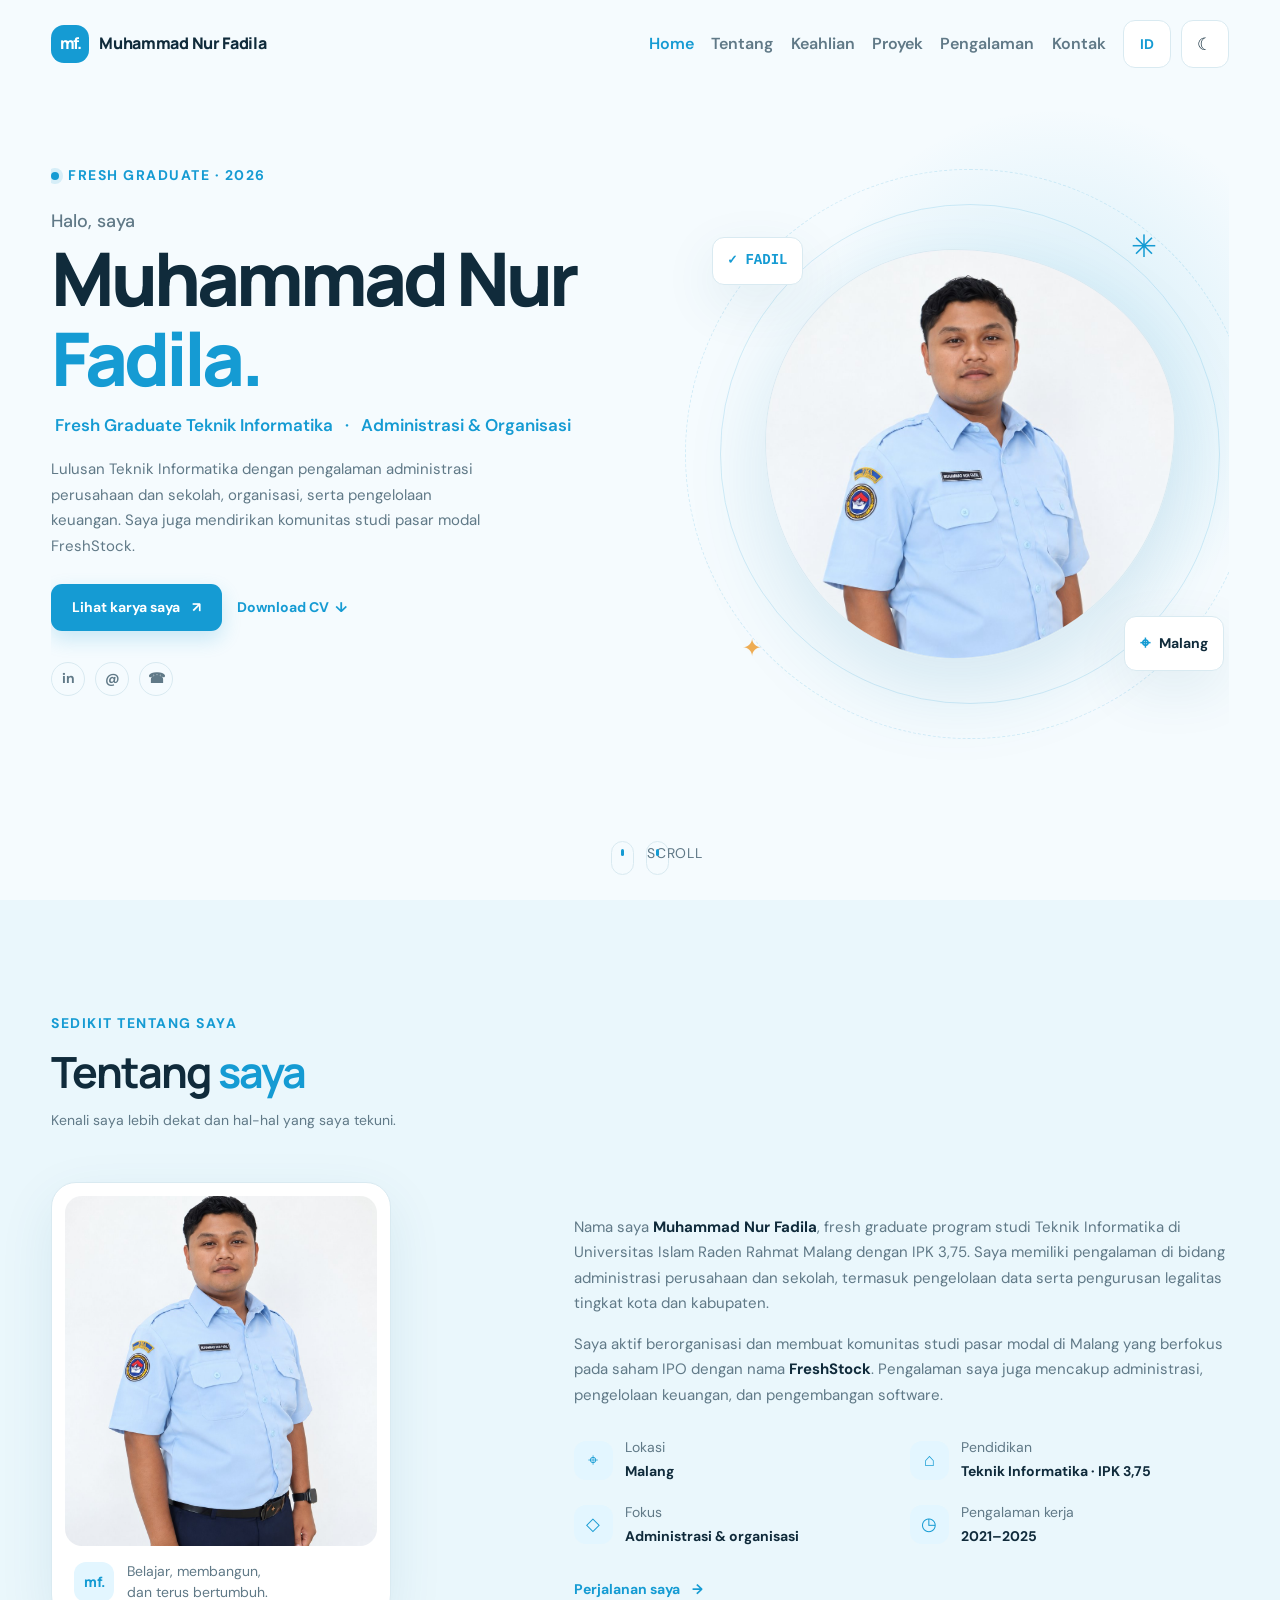
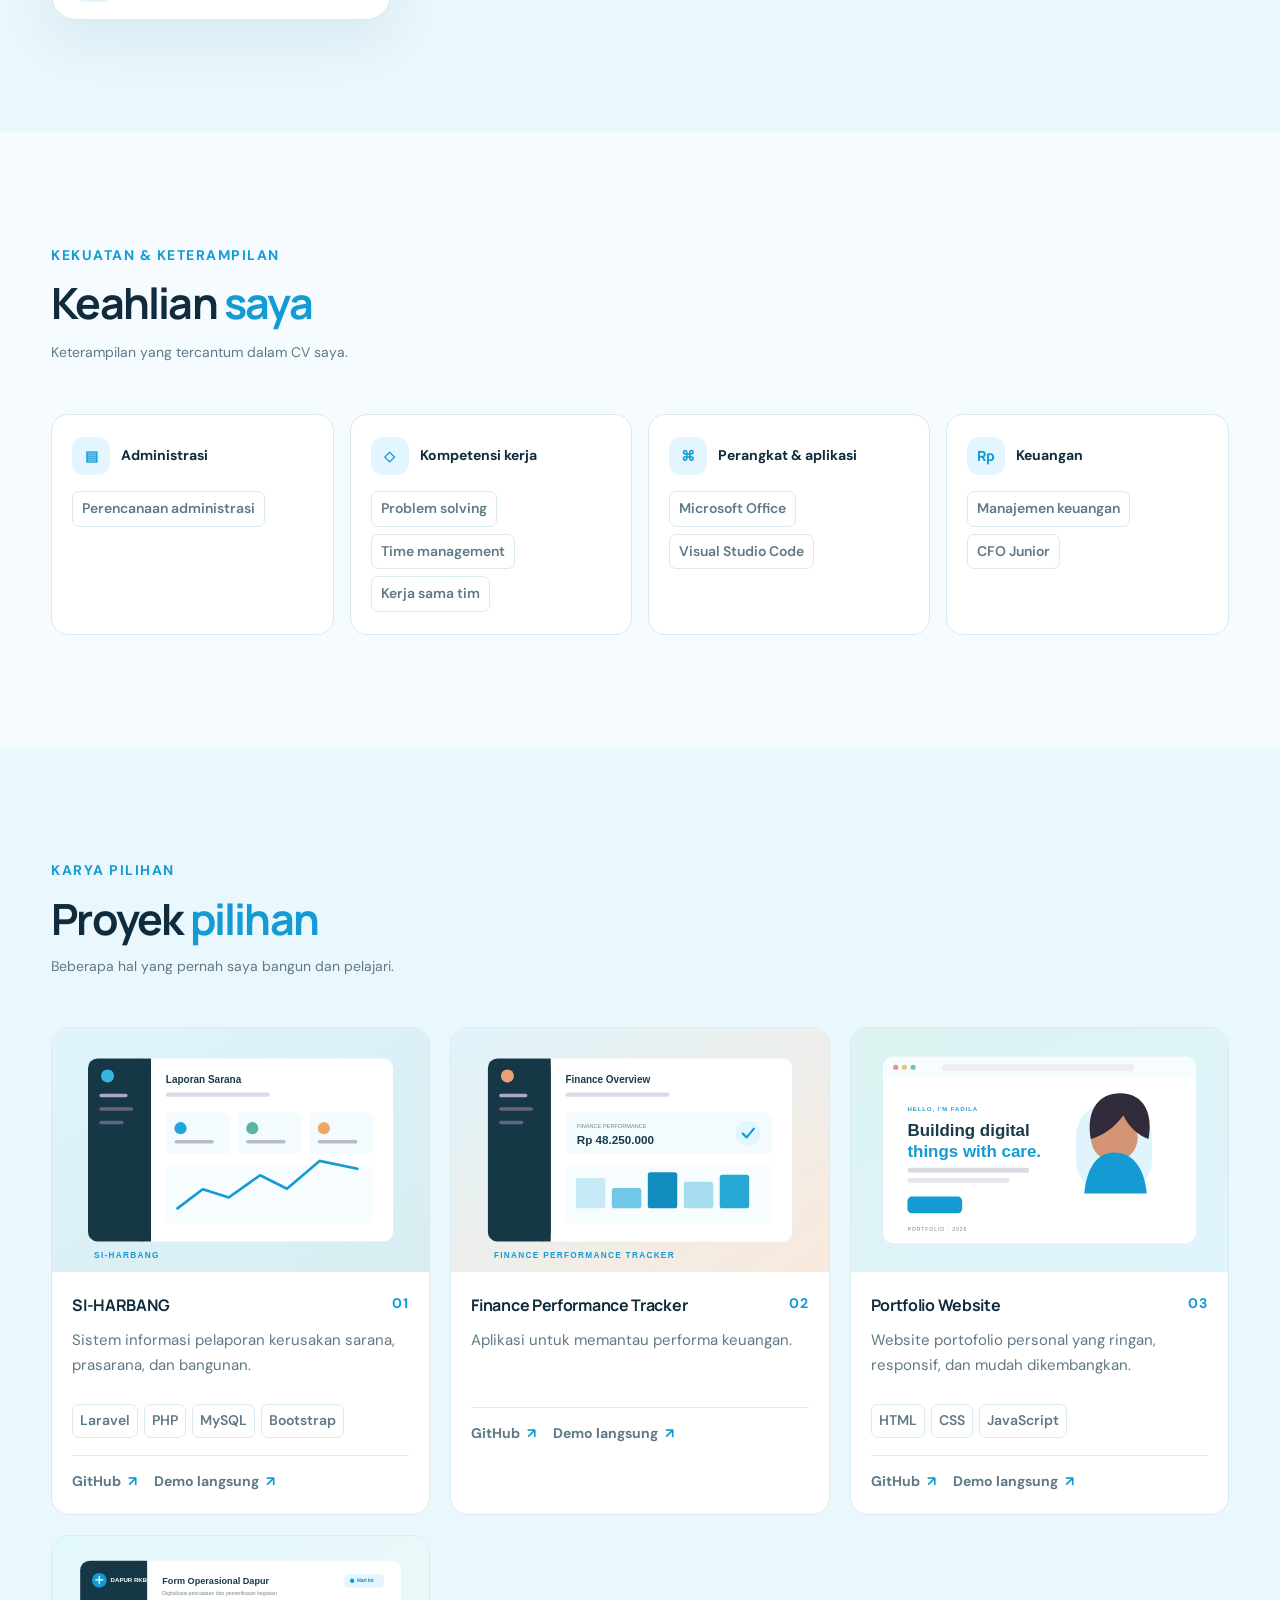
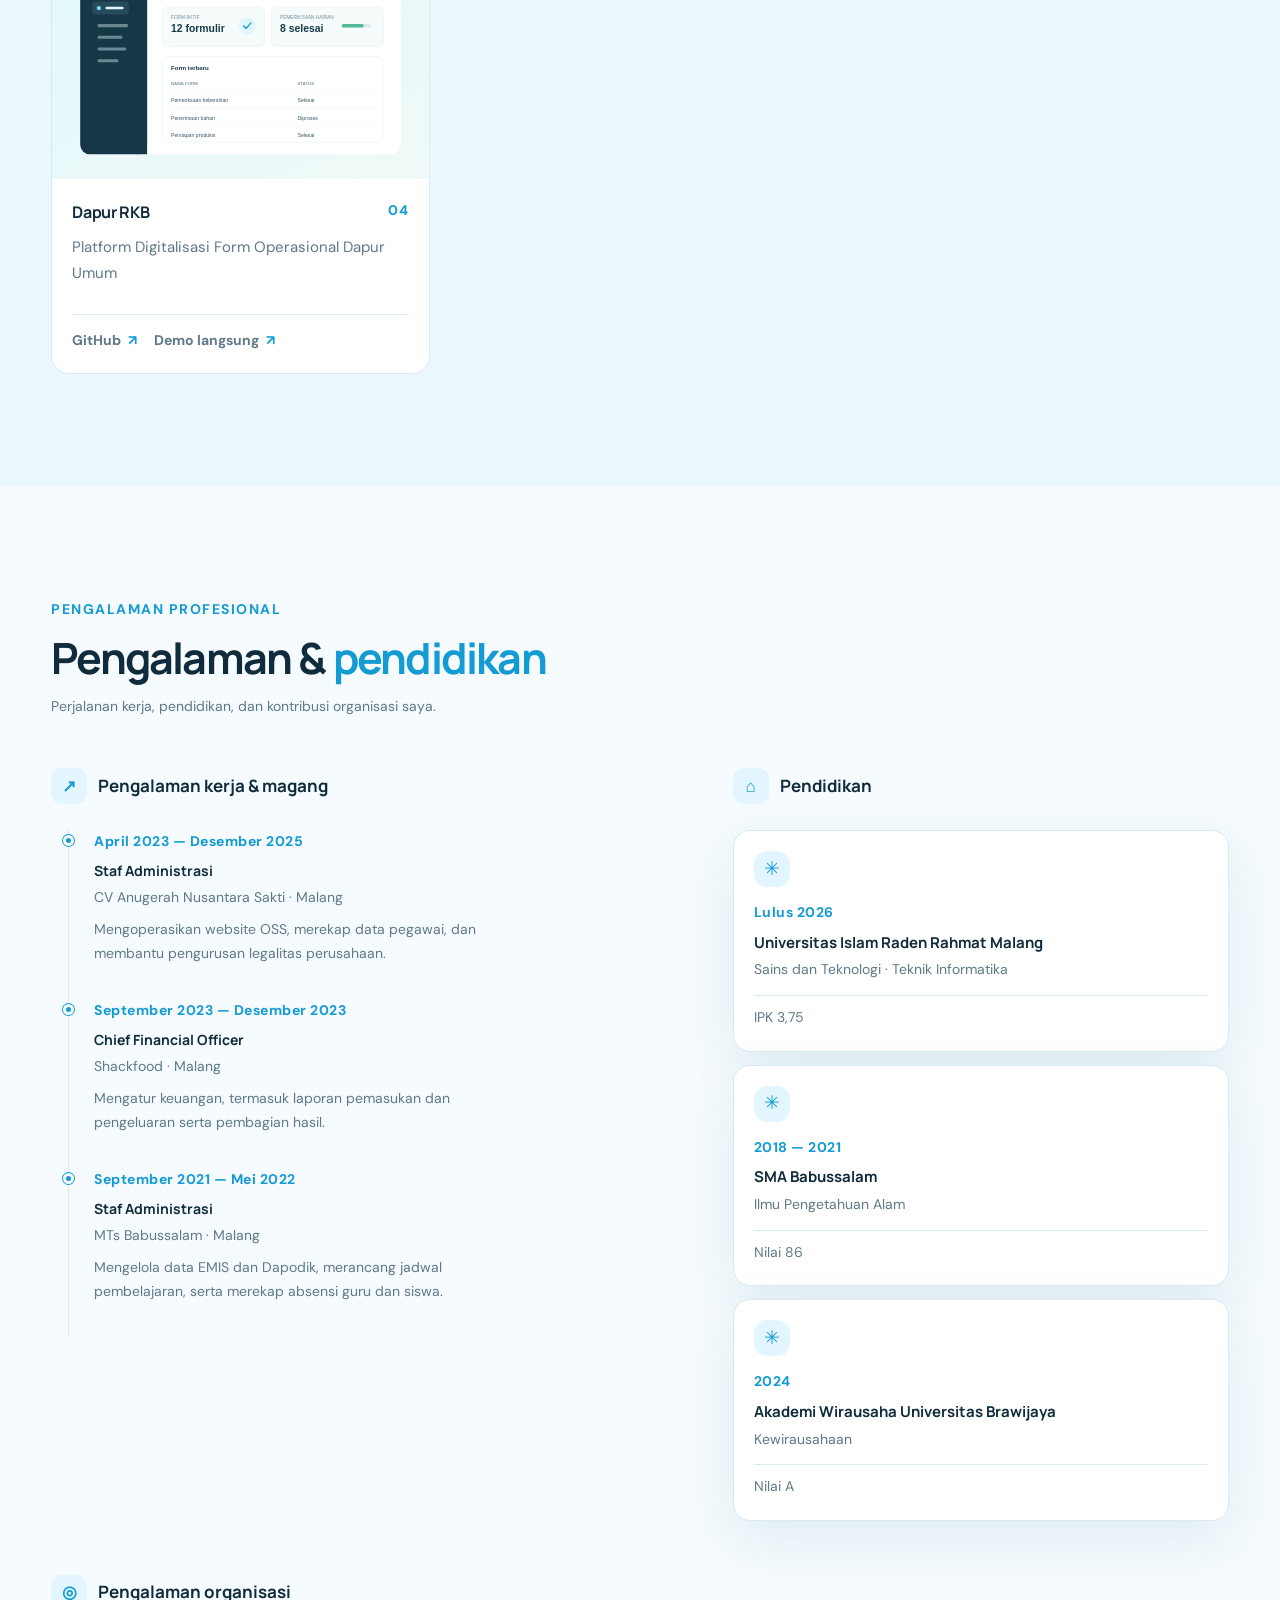
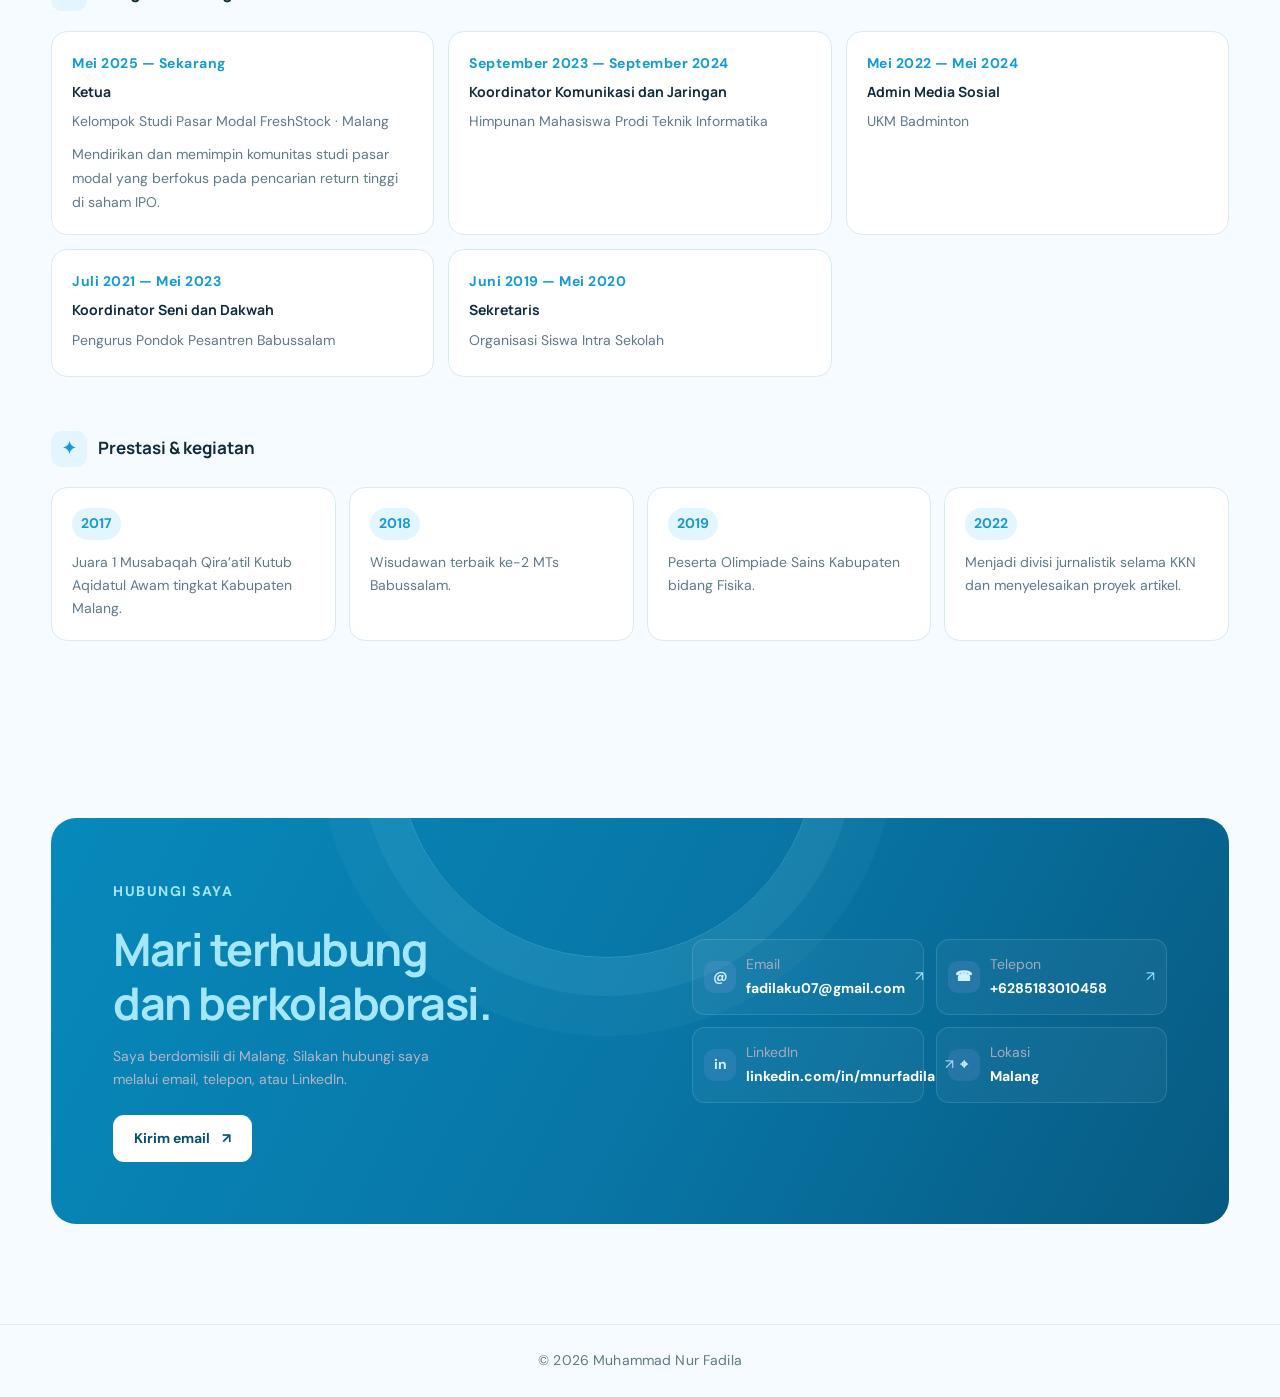
==== commit 5cebe259: "Modify contact section with new phone numbers Updated contact information including phone numbers." ====
--- a/index.html
+++ b/index.html
@@ -40,7 +40,7 @@
         <p class="hero-role"><span data-i18n="hero_role">Fresh Graduate Teknik Informatika</span> <span>·</span> <span data-i18n="hero_focus">Administrasi & Organisasi</span></p>
         <p class="hero-description" data-i18n="hero_description">Lulusan Teknik Informatika dengan pengalaman administrasi perusahaan dan sekolah, organisasi, serta pengelolaan keuangan. Saya juga mendirikan komunitas studi pasar modal FreshStock.</p>
         <div class="hero-actions"><a class="button button-primary" href="#projects"><span data-i18n="view_work">Lihat karya saya</span> <span aria-hidden="true">↗</span></a><a class="cv-link" href="assets/cv/cv.pdf" download><span data-i18n="download_cv">Download CV</span> <span aria-hidden="true">↓</span></a></div>
-        <div class="social-links" aria-label="Kontak"><a href="https://www.linkedin.com/in/mnurfadila" target="_blank" rel="noreferrer" aria-label="LinkedIn Muhammad Nur Fadila">in</a><a href="mailto:fadilaku07@gmail.com" aria-label="Kirim email">@</a><a href="tel:+6285815747087" aria-label="Telepon Muhammad Nur Fadila">☎</a></div>
+        <div class="social-links" aria-label="Kontak"><a href="https://www.linkedin.com/in/mnurfadila" target="_blank" rel="noreferrer" aria-label="LinkedIn Muhammad Nur Fadila">in</a><a href="mailto:fadilaku07@gmail.com" aria-label="Kirim email">@</a><a href="tel:+6285183010458" aria-label="Telepon Muhammad Nur Fadila">☎</a></div>
       </div>
       <div class="hero-visual reveal" aria-label="Foto profil Muhammad Nur Fadila">
         <div class="visual-orbit orbit-one"></div><div class="visual-orbit orbit-two"></div>
@@ -92,7 +92,7 @@
       </div></div>
     </section>
 
-    <section class="section contact-section" id="contact" aria-labelledby="contact-title"><div class="container"><div class="contact-card reveal"><div class="contact-orb"></div><div class="contact-copy"><p class="eyebrow" data-i18n="contact_eyebrow">Hubungi saya</p><h2 id="contact-title"><span data-i18n="contact_title_first">Mari terhubung</span><br><span data-i18n="contact_title_second">dan berkolaborasi.</span></h2><p data-i18n="contact_lead">Saya berdomisili di Malang. Silakan hubungi saya melalui email, telepon, atau LinkedIn.</p><a class="button button-light" href="mailto:fadilaku07@gmail.com"><span data-i18n="send_email">Kirim email</span> <span aria-hidden="true">↗</span></a></div><div class="contact-details"><a href="mailto:fadilaku07@gmail.com"><span class="contact-icon">@</span><span><small data-i18n="email">Email</small><strong>fadilaku07@gmail.com</strong></span><span class="detail-arrow">↗</span></a><a href="tel:+6285815747087"><span class="contact-icon">☎</span><span><small data-i18n="phone">Telepon</small><strong>+62 858-1574-7087</strong></span><span class="detail-arrow">↗</span></a><a href="https://www.linkedin.com/in/mnurfadila" target="_blank" rel="noreferrer"><span class="contact-icon">in</span><span><small data-i18n="linkedin">LinkedIn</small><strong>linkedin.com/in/mnurfadila</strong></span><span class="detail-arrow">↗</span></a><div class="contact-static"><span class="contact-icon">⌖</span><span><small data-i18n="label_location">Lokasi</small><strong data-i18n="location">Malang</strong></span></div></div></div></div></section>
+    <section class="section contact-section" id="contact" aria-labelledby="contact-title"><div class="container"><div class="contact-card reveal"><div class="contact-orb"></div><div class="contact-copy"><p class="eyebrow" data-i18n="contact_eyebrow">Hubungi saya</p><h2 id="contact-title"><span data-i18n="contact_title_first">Mari terhubung</span><br><span data-i18n="contact_title_second">dan berkolaborasi.</span></h2><p data-i18n="contact_lead">Saya berdomisili di Malang. Silakan hubungi saya melalui email, telepon, atau LinkedIn.</p><a class="button button-light" href="mailto:fadilaku07@gmail.com"><span data-i18n="send_email">Kirim email</span> <span aria-hidden="true">↗</span></a></div><div class="contact-details"><a href="mailto:fadilaku07@gmail.com"><span class="contact-icon">@</span><span><small data-i18n="email">Email</small><strong>fadilaku07@gmail.com</strong></span><span class="detail-arrow">↗</span></a><a href="tel:+6285183010458"><span class="contact-icon">☎</span><span><small data-i18n="phone">Telepon</small><strong>+6285183010458</strong></span><span class="detail-arrow">↗</span></a><a href="https://www.linkedin.com/in/mnurfadila" target="_blank" rel="noreferrer"><span class="contact-icon">in</span><span><small data-i18n="linkedin">LinkedIn</small><strong>linkedin.com/in/mnurfadila</strong></span><span class="detail-arrow">↗</span></a><div class="contact-static"><span class="contact-icon">⌖</span><span><small data-i18n="label_location">Lokasi</small><strong data-i18n="location">Malang</strong></span></div></div></div></div></section>
   </main>
   <footer class="site-footer"><div class="container footer-inner"><p>© <span id="year">2026</span> Muhammad Nur Fadila</p></div></footer>
   <button class="back-top floating-top" type="button" aria-label="Kembali ke atas" data-i18n-aria="back_top">↑</button>
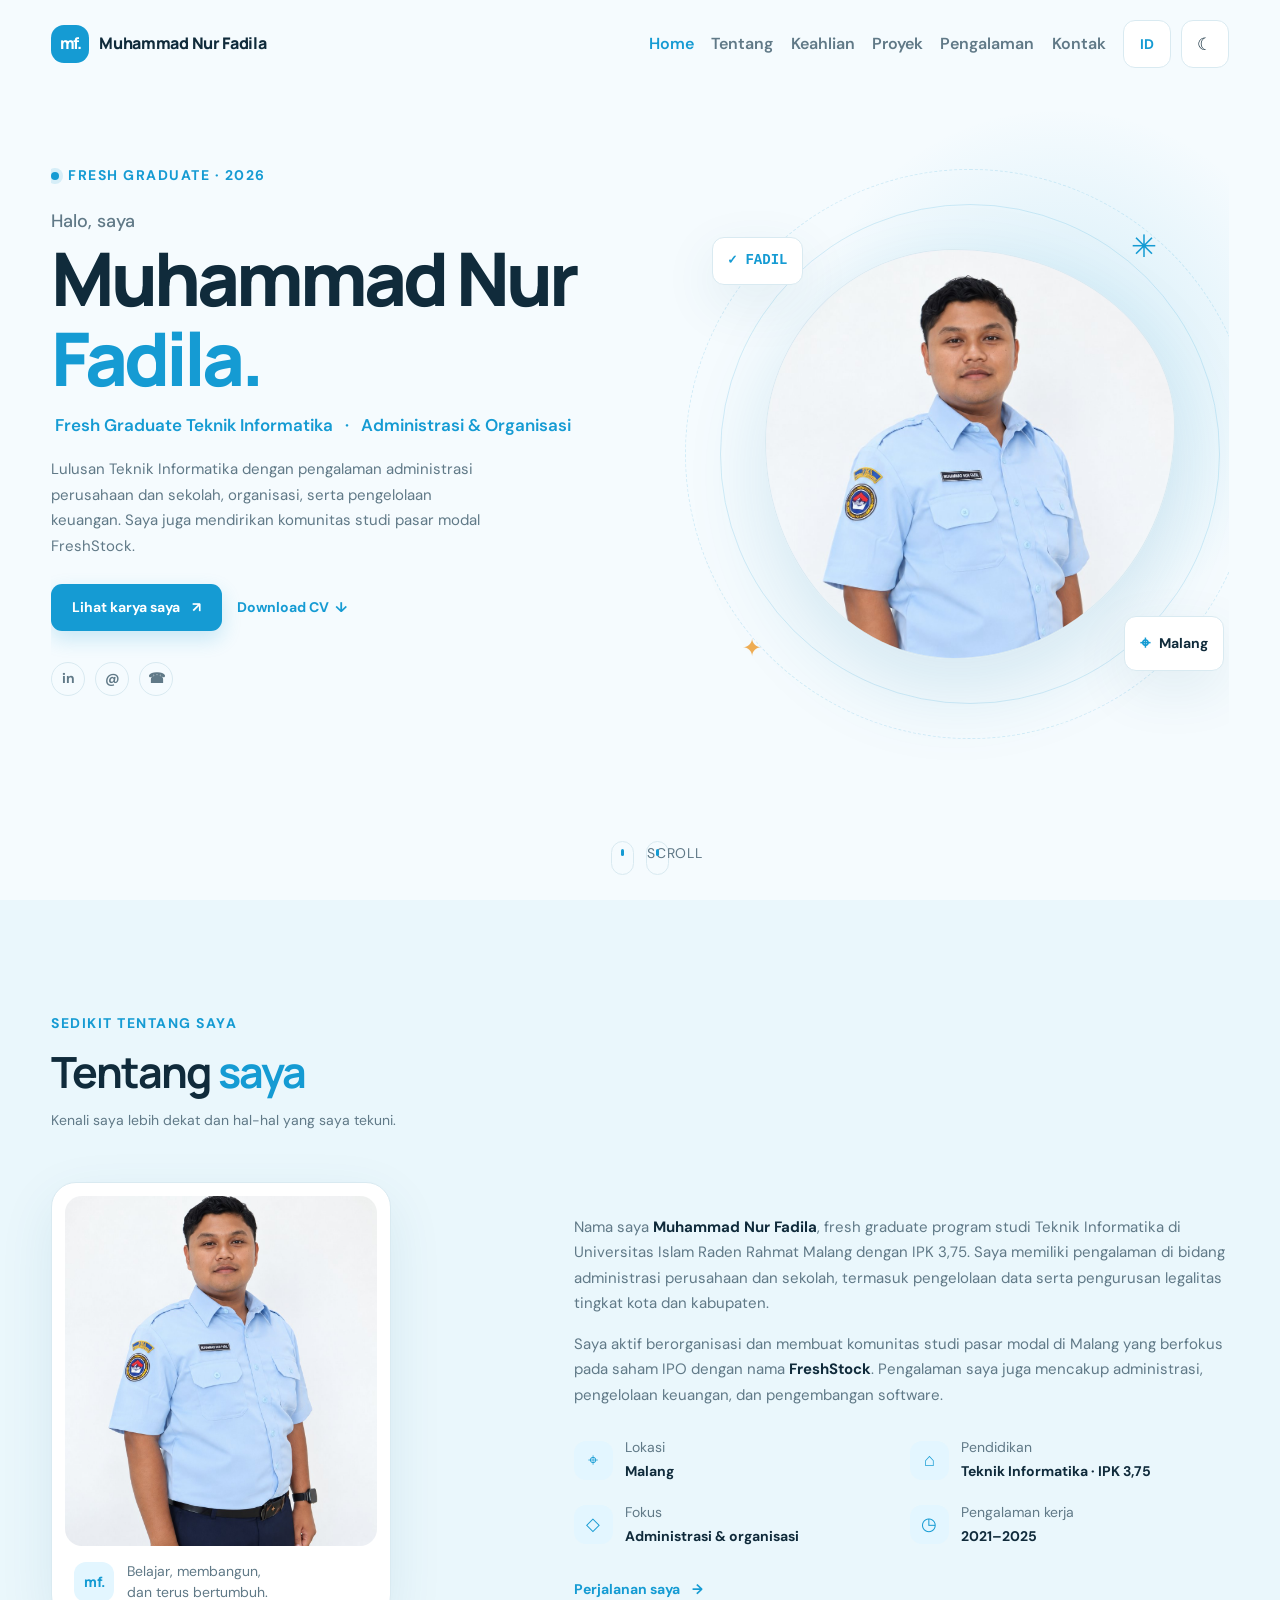
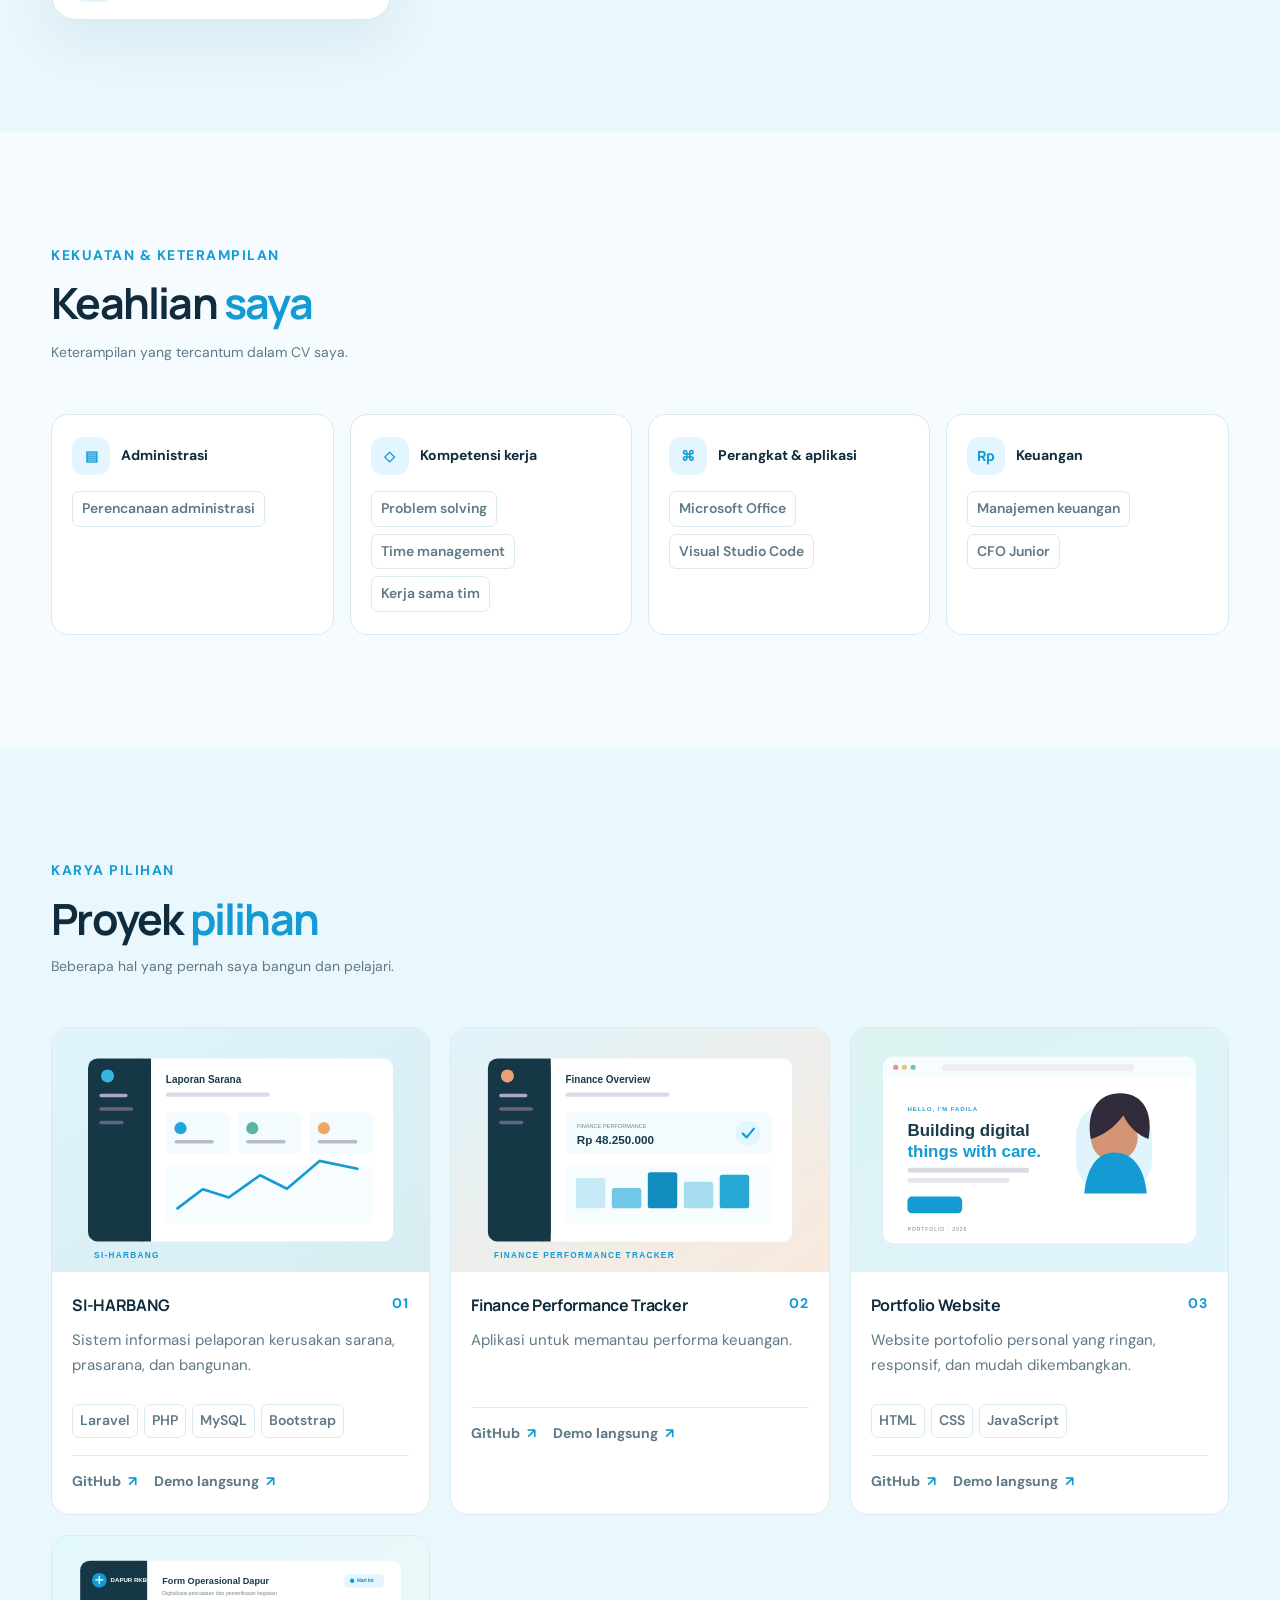
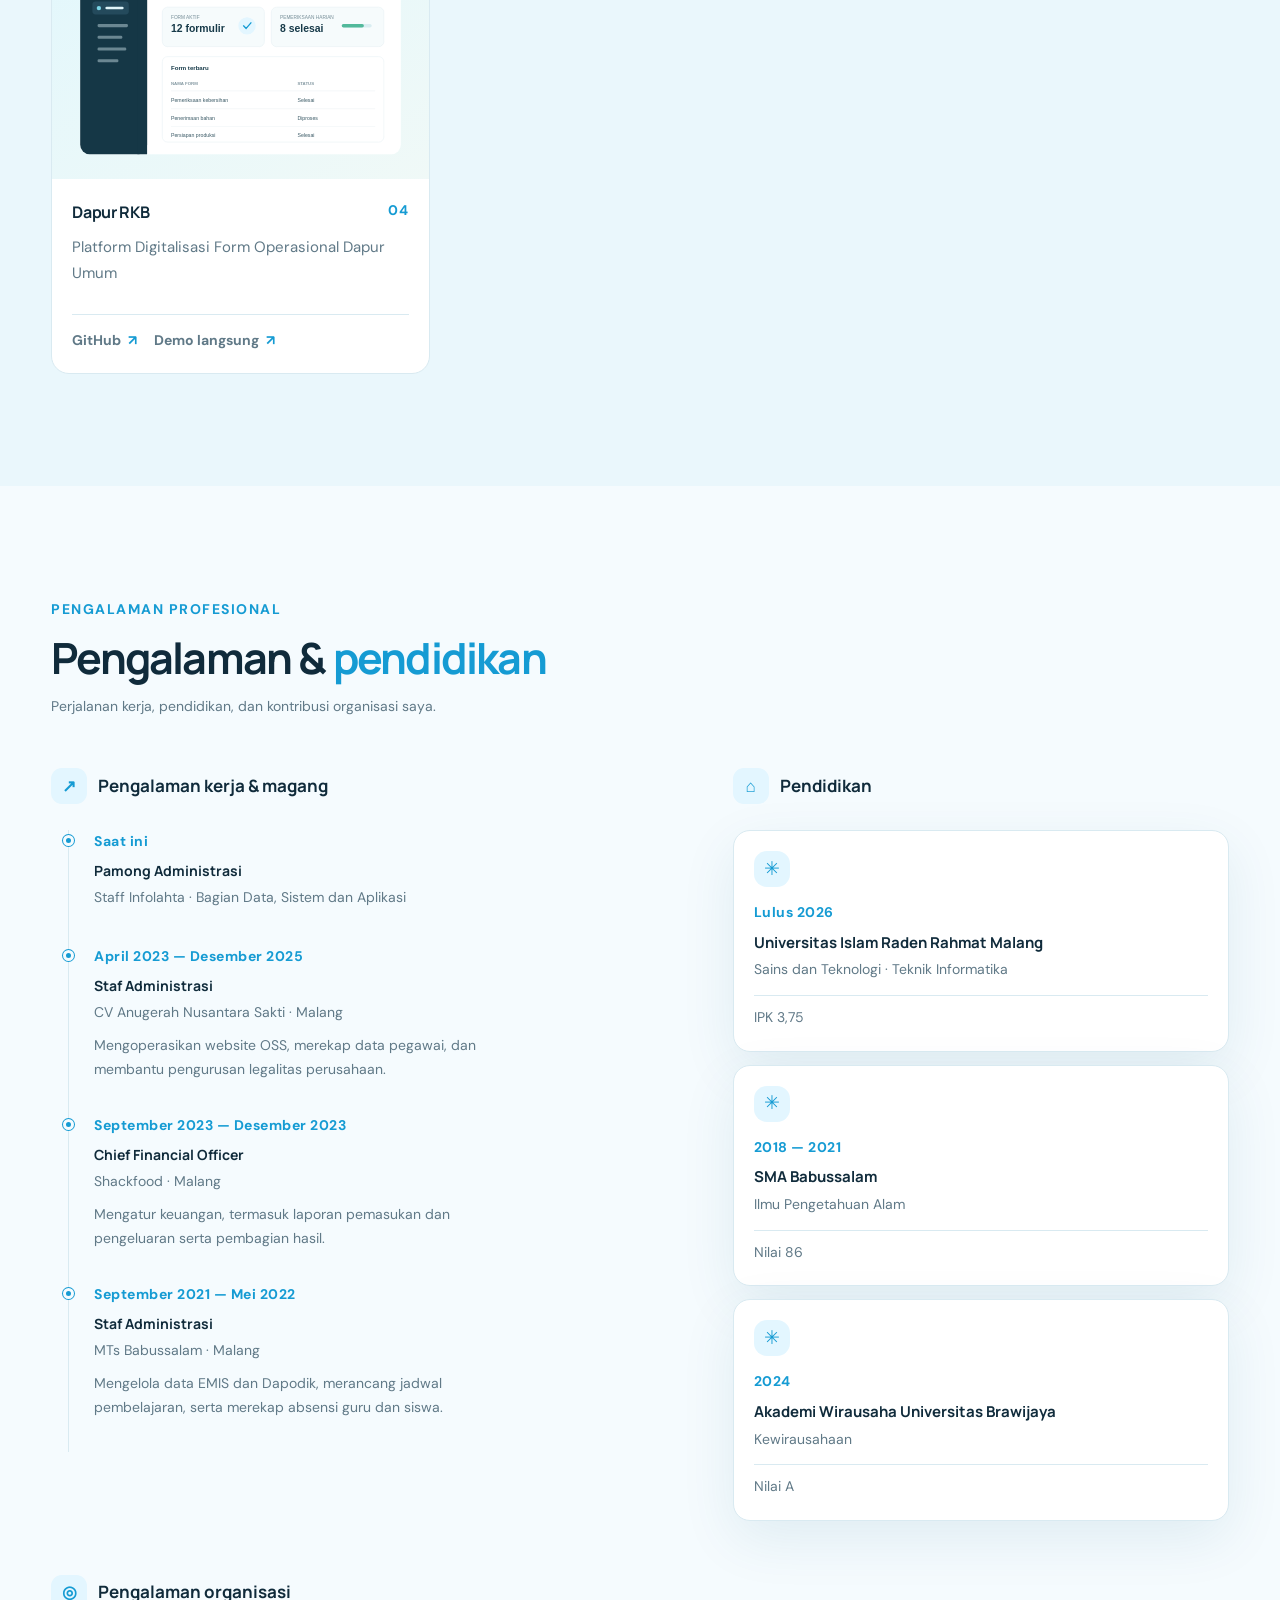
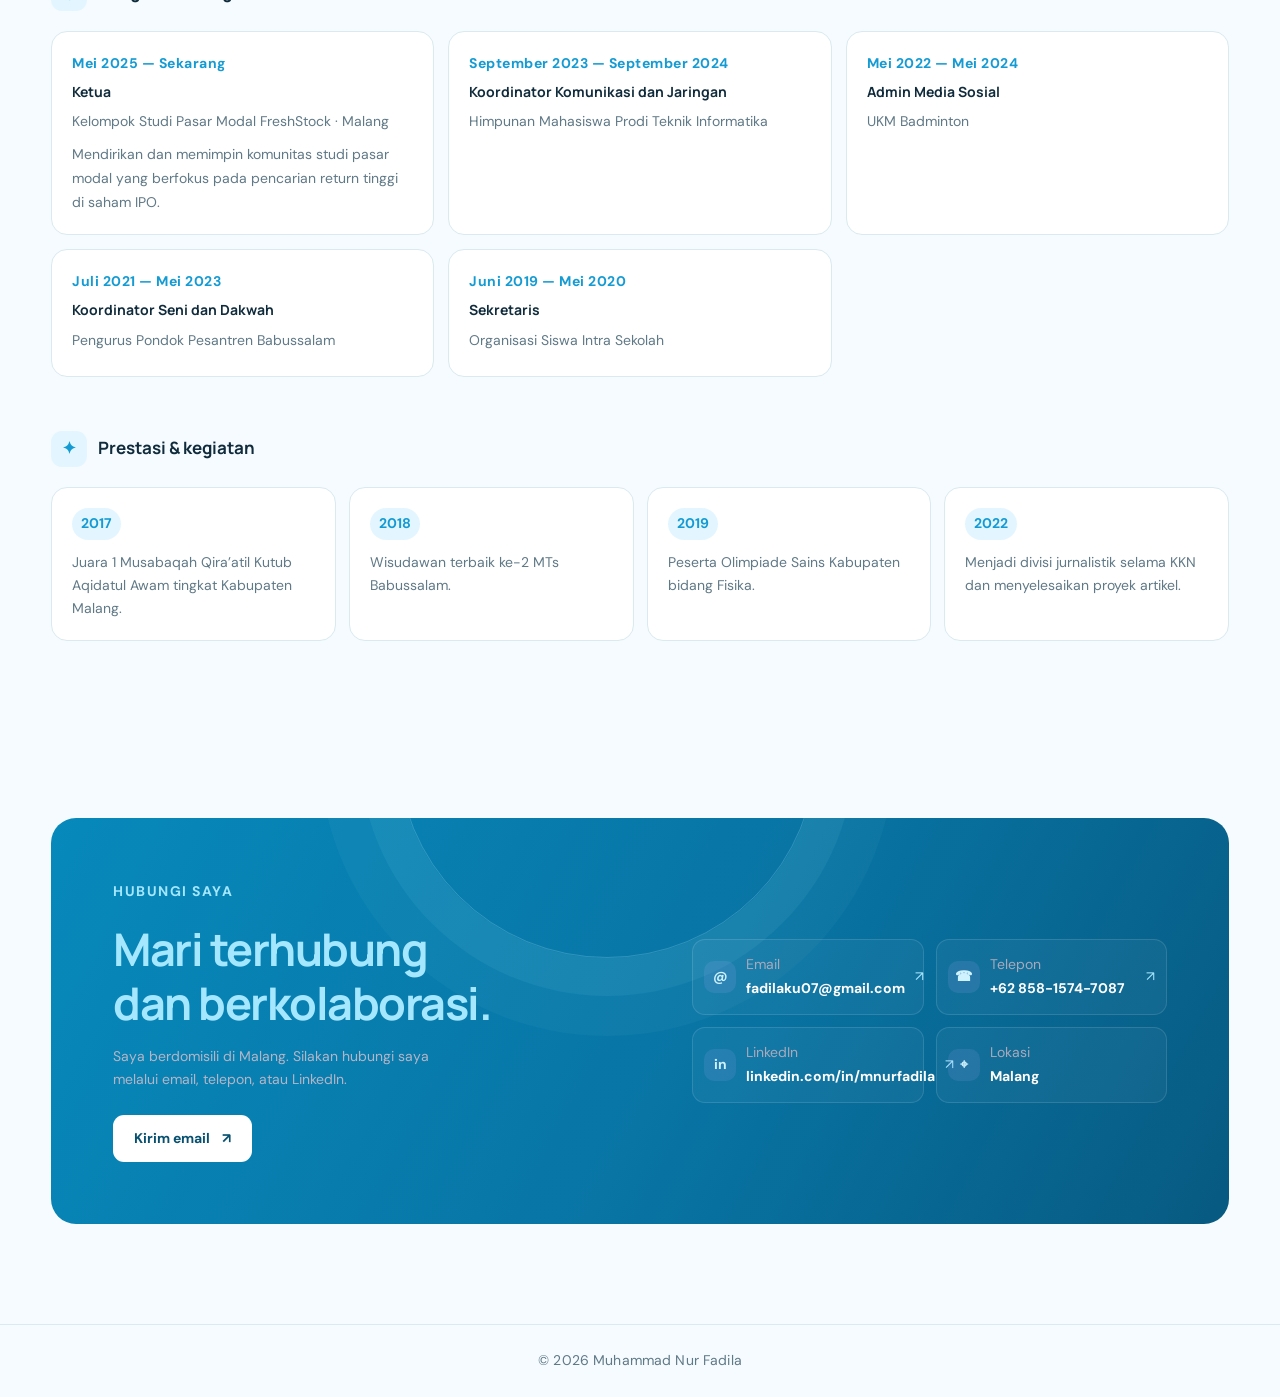
==== commit bc6e8f54: "Update contact information in index.html" ====
--- a/index.html
+++ b/index.html
@@ -40,7 +40,7 @@
         <p class="hero-role"><span data-i18n="hero_role">Fresh Graduate Teknik Informatika</span> <span>·</span> <span data-i18n="hero_focus">Administrasi & Organisasi</span></p>
         <p class="hero-description" data-i18n="hero_description">Lulusan Teknik Informatika dengan pengalaman administrasi perusahaan dan sekolah, organisasi, serta pengelolaan keuangan. Saya juga mendirikan komunitas studi pasar modal FreshStock.</p>
         <div class="hero-actions"><a class="button button-primary" href="#projects"><span data-i18n="view_work">Lihat karya saya</span> <span aria-hidden="true">↗</span></a><a class="cv-link" href="assets/cv/cv.pdf" download><span data-i18n="download_cv">Download CV</span> <span aria-hidden="true">↓</span></a></div>
-        <div class="social-links" aria-label="Kontak"><a href="https://www.linkedin.com/in/mnurfadila" target="_blank" rel="noreferrer" aria-label="LinkedIn Muhammad Nur Fadila">in</a><a href="mailto:fadilaku07@gmail.com" aria-label="Kirim email">@</a><a href="tel:+6285183010458" aria-label="Telepon Muhammad Nur Fadila">☎</a></div>
+        <div class="social-links" aria-label="Kontak"><a href="https://www.linkedin.com/in/mnurfadila" target="_blank" rel="noreferrer" aria-label="LinkedIn Muhammad Nur Fadila">in</a><a href="mailto:fadilaku07@gmail.com" aria-label="Kirim email">@</a><a href="tel:+6285815747087" aria-label="Telepon Muhammad Nur Fadila">☎</a></div>
       </div>
       <div class="hero-visual reveal" aria-label="Foto profil Muhammad Nur Fadila">
         <div class="visual-orbit orbit-one"></div><div class="visual-orbit orbit-two"></div>
@@ -68,6 +68,7 @@
 
     <section class="section container" id="experience" aria-labelledby="experience-title"><div class="section-heading reveal"><p class="eyebrow" data-i18n="experience_eyebrow">Pengalaman profesional</p><h2 id="experience-title"><span class="title-plain" data-i18n="experience_title_first">Pengalaman &</span> <span data-i18n="experience_title_second">pendidikan</span></h2><p class="section-lead" data-i18n="experience_lead">Perjalanan kerja, pendidikan, dan kontribusi organisasi saya.</p></div>
       <div class="journey-grid"><div class="timeline-block reveal"><h3 class="subheading"><span class="subheading-icon">↗</span> <span data-i18n="work_heading">Pengalaman kerja & magang</span></h3><div class="timeline">
+        <article class="timeline-item"><span class="timeline-dot"></span><p class="timeline-date" data-i18n="date_current">Saat ini</p><h4 data-i18n="job_pamong">Pamong Administrasi</h4><p class="timeline-place" data-i18n="job_infolahta">Staff Infolahta · Bagian Data, Sistem dan Aplikasi</p></article>
         <article class="timeline-item"><span class="timeline-dot"></span><p class="timeline-date" data-i18n="date_company">April 2023 — Desember 2025</p><h4 data-i18n="job_admin">Staf Administrasi</h4><p class="timeline-place">CV Anugerah Nusantara Sakti · Malang</p><p class="timeline-description" data-i18n="job_admin_company">Mengoperasikan website OSS, merekap data pegawai, dan membantu pengurusan legalitas perusahaan.</p></article>
         <article class="timeline-item"><span class="timeline-dot"></span><p class="timeline-date" data-i18n="date_shackfood">September 2023 — Desember 2023</p><h4 data-i18n="job_cfo">Chief Financial Officer</h4><p class="timeline-place">Shackfood · Malang</p><p class="timeline-description" data-i18n="job_cfo_desc">Mengatur keuangan, termasuk laporan pemasukan dan pengeluaran serta pembagian hasil.</p></article>
         <article class="timeline-item"><span class="timeline-dot"></span><p class="timeline-date" data-i18n="date_school">September 2021 — Mei 2022</p><h4 data-i18n="job_admin">Staf Administrasi</h4><p class="timeline-place">MTs Babussalam · Malang</p><p class="timeline-description" data-i18n="job_school_desc">Mengelola data EMIS dan Dapodik, merancang jadwal pembelajaran, serta merekap absensi guru dan siswa.</p></article>
@@ -92,7 +93,7 @@
       </div></div>
     </section>
 
-    <section class="section contact-section" id="contact" aria-labelledby="contact-title"><div class="container"><div class="contact-card reveal"><div class="contact-orb"></div><div class="contact-copy"><p class="eyebrow" data-i18n="contact_eyebrow">Hubungi saya</p><h2 id="contact-title"><span data-i18n="contact_title_first">Mari terhubung</span><br><span data-i18n="contact_title_second">dan berkolaborasi.</span></h2><p data-i18n="contact_lead">Saya berdomisili di Malang. Silakan hubungi saya melalui email, telepon, atau LinkedIn.</p><a class="button button-light" href="mailto:fadilaku07@gmail.com"><span data-i18n="send_email">Kirim email</span> <span aria-hidden="true">↗</span></a></div><div class="contact-details"><a href="mailto:fadilaku07@gmail.com"><span class="contact-icon">@</span><span><small data-i18n="email">Email</small><strong>fadilaku07@gmail.com</strong></span><span class="detail-arrow">↗</span></a><a href="tel:+6285183010458"><span class="contact-icon">☎</span><span><small data-i18n="phone">Telepon</small><strong>+6285183010458</strong></span><span class="detail-arrow">↗</span></a><a href="https://www.linkedin.com/in/mnurfadila" target="_blank" rel="noreferrer"><span class="contact-icon">in</span><span><small data-i18n="linkedin">LinkedIn</small><strong>linkedin.com/in/mnurfadila</strong></span><span class="detail-arrow">↗</span></a><div class="contact-static"><span class="contact-icon">⌖</span><span><small data-i18n="label_location">Lokasi</small><strong data-i18n="location">Malang</strong></span></div></div></div></div></section>
+    <section class="section contact-section" id="contact" aria-labelledby="contact-title"><div class="container"><div class="contact-card reveal"><div class="contact-orb"></div><div class="contact-copy"><p class="eyebrow" data-i18n="contact_eyebrow">Hubungi saya</p><h2 id="contact-title"><span data-i18n="contact_title_first">Mari terhubung</span><br><span data-i18n="contact_title_second">dan berkolaborasi.</span></h2><p data-i18n="contact_lead">Saya berdomisili di Malang. Silakan hubungi saya melalui email, telepon, atau LinkedIn.</p><a class="button button-light" href="mailto:fadilaku07@gmail.com"><span data-i18n="send_email">Kirim email</span> <span aria-hidden="true">↗</span></a></div><div class="contact-details"><a href="mailto:fadilaku07@gmail.com"><span class="contact-icon">@</span><span><small data-i18n="email">Email</small><strong>fadilaku07@gmail.com</strong></span><span class="detail-arrow">↗</span></a><a href="tel:+6285815747087"><span class="contact-icon">☎</span><span><small data-i18n="phone">Telepon</small><strong>+62 858-1574-7087</strong></span><span class="detail-arrow">↗</span></a><a href="https://www.linkedin.com/in/mnurfadila" target="_blank" rel="noreferrer"><span class="contact-icon">in</span><span><small data-i18n="linkedin">LinkedIn</small><strong>linkedin.com/in/mnurfadila</strong></span><span class="detail-arrow">↗</span></a><div class="contact-static"><span class="contact-icon">⌖</span><span><small data-i18n="label_location">Lokasi</small><strong data-i18n="location">Malang</strong></span></div></div></div></div></section>
   </main>
   <footer class="site-footer"><div class="container footer-inner"><p>© <span id="year">2026</span> Muhammad Nur Fadila</p></div></footer>
   <button class="back-top floating-top" type="button" aria-label="Kembali ke atas" data-i18n-aria="back_top">↑</button>
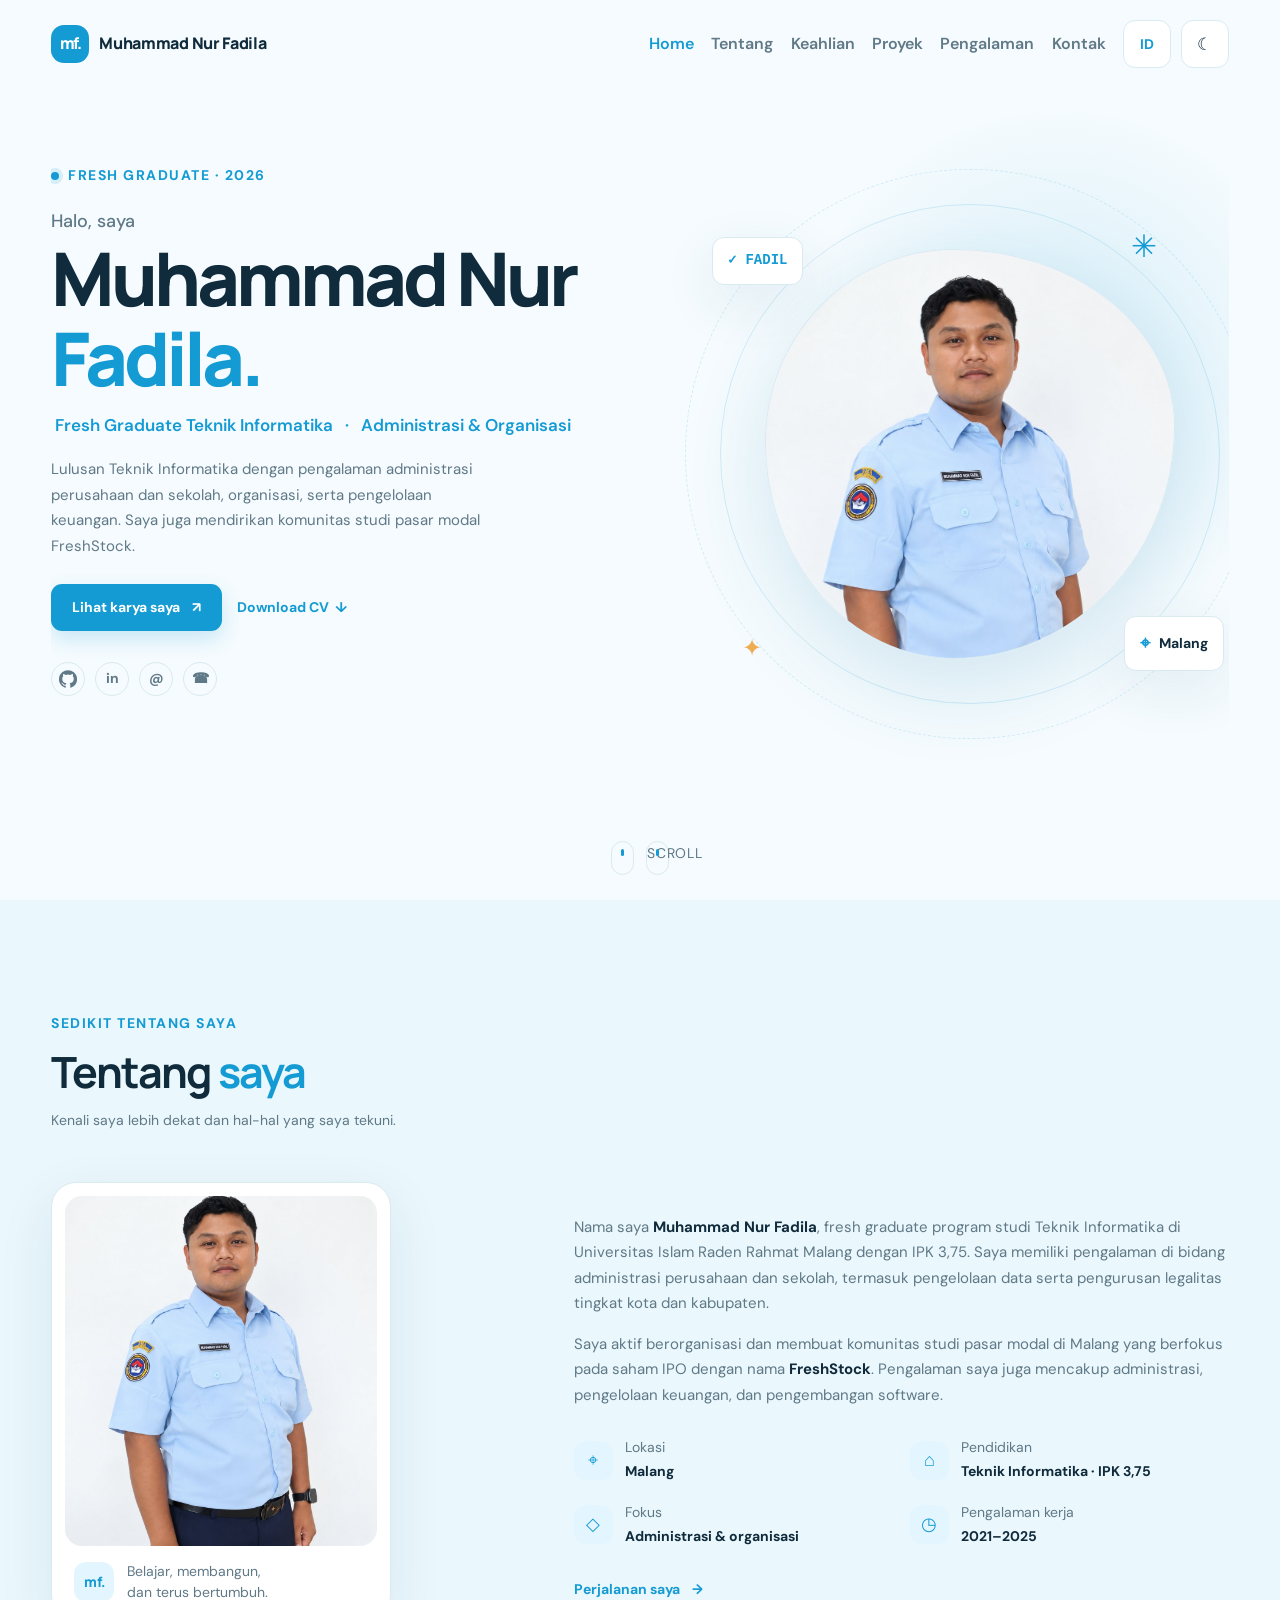
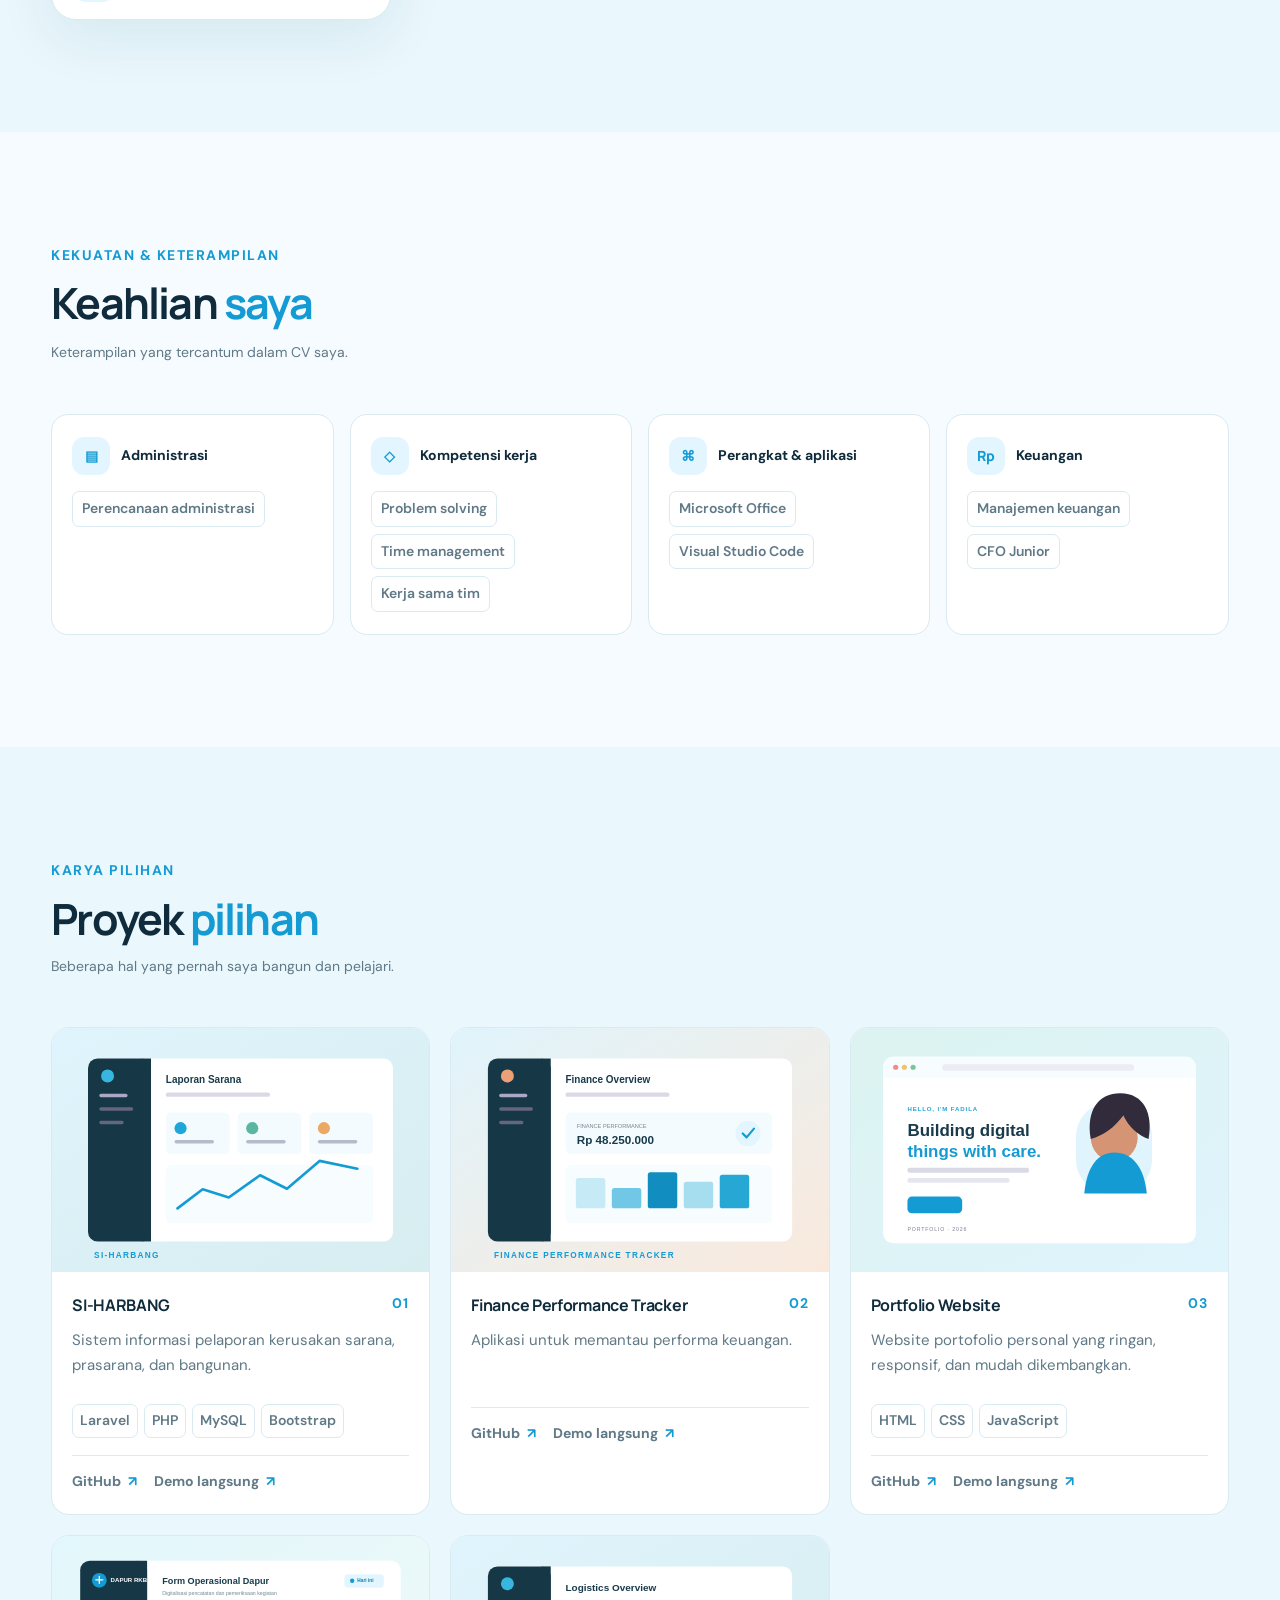
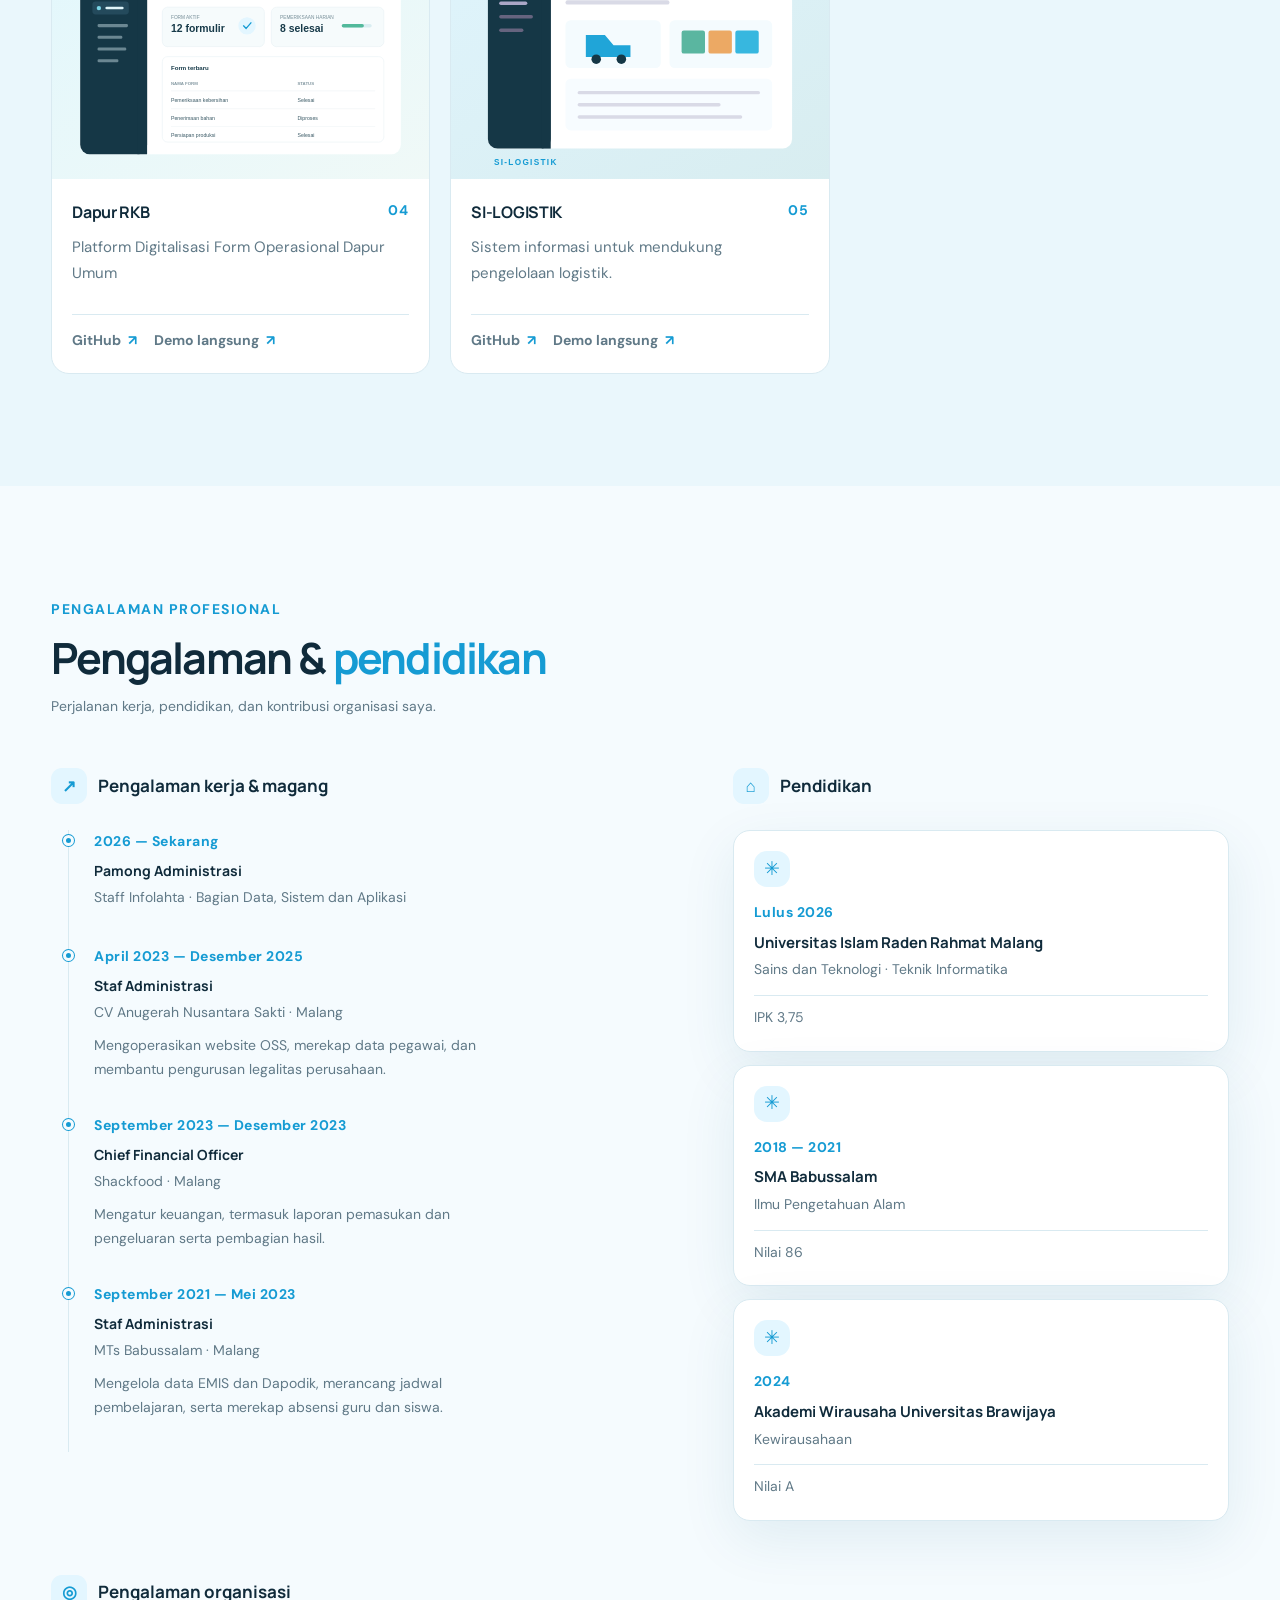
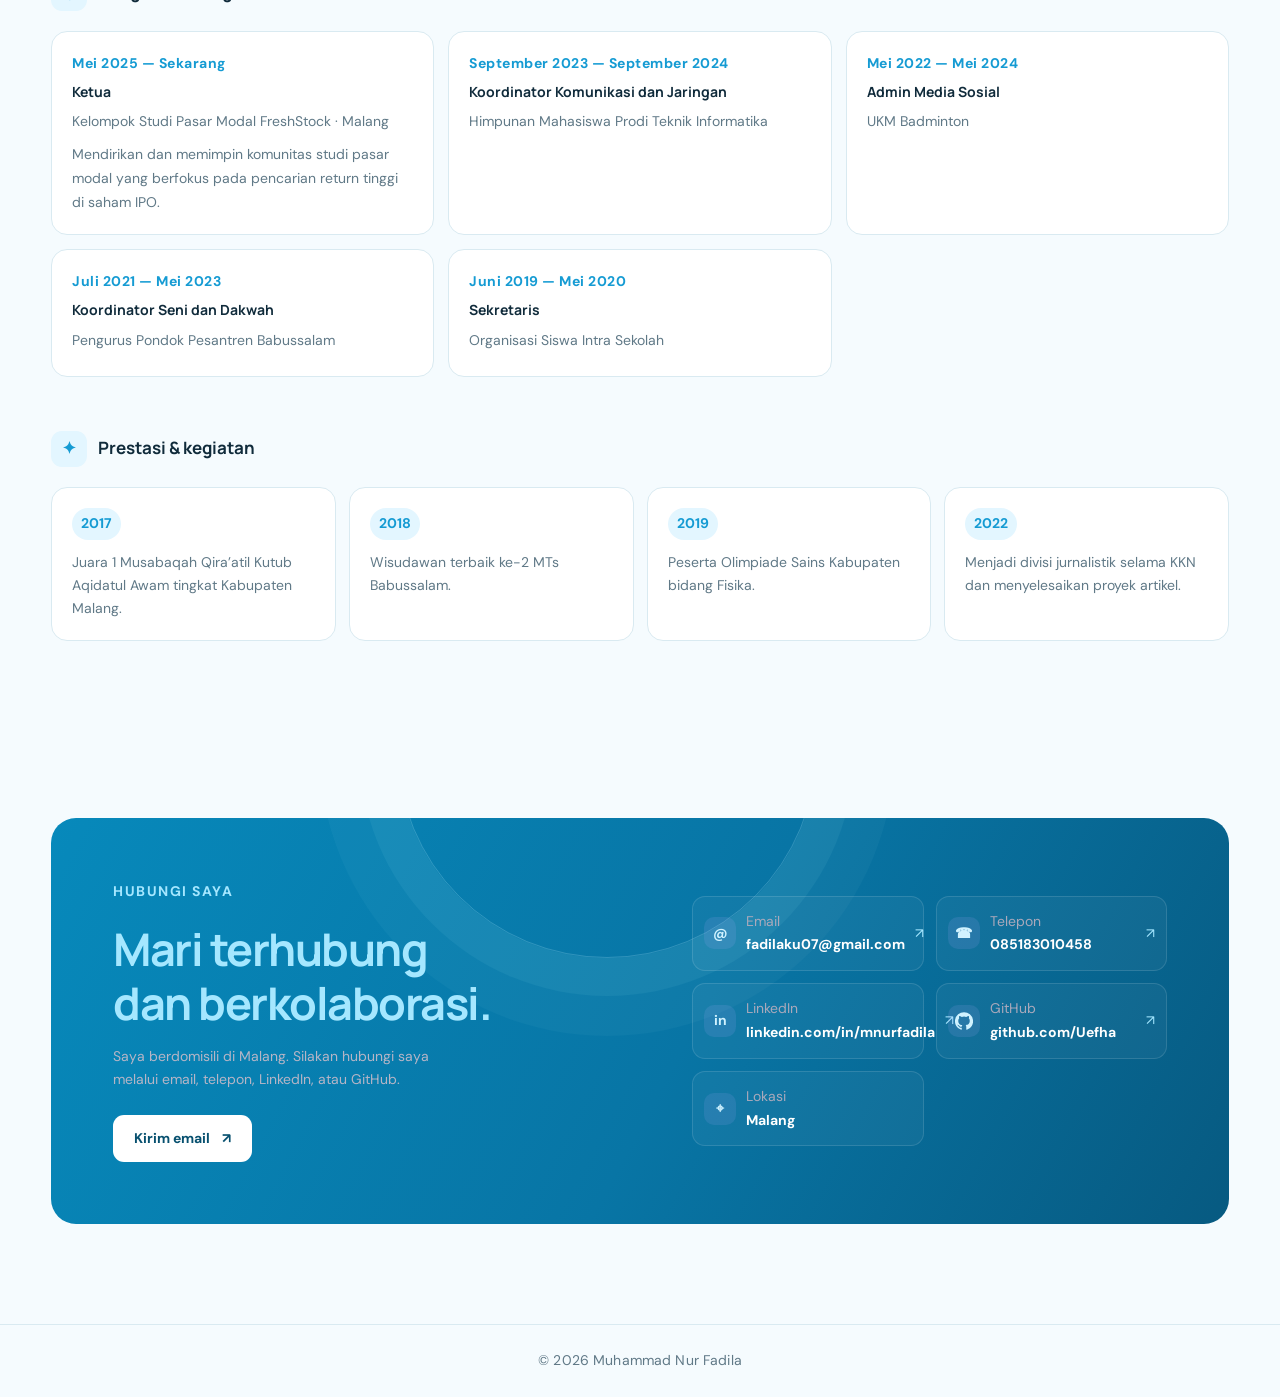
==== commit 86d6cca9: "Penambahan githu dan perubahan nomor telvon" ====
--- a/index.html
+++ b/index.html
@@ -40,7 +40,7 @@
         <p class="hero-role"><span data-i18n="hero_role">Fresh Graduate Teknik Informatika</span> <span>·</span> <span data-i18n="hero_focus">Administrasi & Organisasi</span></p>
         <p class="hero-description" data-i18n="hero_description">Lulusan Teknik Informatika dengan pengalaman administrasi perusahaan dan sekolah, organisasi, serta pengelolaan keuangan. Saya juga mendirikan komunitas studi pasar modal FreshStock.</p>
         <div class="hero-actions"><a class="button button-primary" href="#projects"><span data-i18n="view_work">Lihat karya saya</span> <span aria-hidden="true">↗</span></a><a class="cv-link" href="assets/cv/cv.pdf" download><span data-i18n="download_cv">Download CV</span> <span aria-hidden="true">↓</span></a></div>
-        <div class="social-links" aria-label="Kontak"><a href="https://www.linkedin.com/in/mnurfadila" target="_blank" rel="noreferrer" aria-label="LinkedIn Muhammad Nur Fadila">in</a><a href="mailto:fadilaku07@gmail.com" aria-label="Kirim email">@</a><a href="tel:+6285815747087" aria-label="Telepon Muhammad Nur Fadila">☎</a></div>
+        <div class="social-links" aria-label="Kontak"><a href="https://github.com/Uefha" target="_blank" rel="noreferrer" aria-label="Profil GitHub Uefha"><svg aria-hidden="true" viewBox="0 0 24 24" width="18" height="18" fill="currentColor"><path d="M12 .297a12 12 0 0 0-3.79 23.4c.6.111.82-.261.82-.577v-2.234c-3.338.726-4.043-1.416-4.043-1.416-.546-1.387-1.333-1.756-1.333-1.756-1.089-.745.083-.729.083-.729 1.205.084 1.839 1.237 1.839 1.237 1.07 1.834 2.807 1.304 3.492.997.108-.776.418-1.305.762-1.604-2.665-.3-5.467-1.332-5.467-5.931 0-1.311.469-2.381 1.236-3.221-.124-.303-.536-1.524.117-3.176 0 0 1.008-.322 3.301 1.23a11.5 11.5 0 0 1 6.006 0c2.291-1.552 3.297-1.23 3.297-1.23.655 1.652.243 2.873.12 3.176.77.84 1.235 1.91 1.235 3.221 0 4.61-2.807 5.628-5.479 5.921.43.372.823 1.102.823 2.222v3.293c0 .319.216.694.825.576A12 12 0 0 0 12 .297z"/></svg></a><a href="https://www.linkedin.com/in/mnurfadila" target="_blank" rel="noreferrer" aria-label="LinkedIn Muhammad Nur Fadila">in</a><a href="mailto:fadilaku07@gmail.com" aria-label="Kirim email">@</a><a href="tel:+6285183010458" aria-label="Telepon Muhammad Nur Fadila">☎</a></div>
       </div>
       <div class="hero-visual reveal" aria-label="Foto profil Muhammad Nur Fadila">
         <div class="visual-orbit orbit-one"></div><div class="visual-orbit orbit-two"></div>
@@ -93,7 +93,7 @@
       </div></div>
     </section>
 
-    <section class="section contact-section" id="contact" aria-labelledby="contact-title"><div class="container"><div class="contact-card reveal"><div class="contact-orb"></div><div class="contact-copy"><p class="eyebrow" data-i18n="contact_eyebrow">Hubungi saya</p><h2 id="contact-title"><span data-i18n="contact_title_first">Mari terhubung</span><br><span data-i18n="contact_title_second">dan berkolaborasi.</span></h2><p data-i18n="contact_lead">Saya berdomisili di Malang. Silakan hubungi saya melalui email, telepon, atau LinkedIn.</p><a class="button button-light" href="mailto:fadilaku07@gmail.com"><span data-i18n="send_email">Kirim email</span> <span aria-hidden="true">↗</span></a></div><div class="contact-details"><a href="mailto:fadilaku07@gmail.com"><span class="contact-icon">@</span><span><small data-i18n="email">Email</small><strong>fadilaku07@gmail.com</strong></span><span class="detail-arrow">↗</span></a><a href="tel:+6285815747087"><span class="contact-icon">☎</span><span><small data-i18n="phone">Telepon</small><strong>+62 858-1574-7087</strong></span><span class="detail-arrow">↗</span></a><a href="https://www.linkedin.com/in/mnurfadila" target="_blank" rel="noreferrer"><span class="contact-icon">in</span><span><small data-i18n="linkedin">LinkedIn</small><strong>linkedin.com/in/mnurfadila</strong></span><span class="detail-arrow">↗</span></a><div class="contact-static"><span class="contact-icon">⌖</span><span><small data-i18n="label_location">Lokasi</small><strong data-i18n="location">Malang</strong></span></div></div></div></div></section>
+    <section class="section contact-section" id="contact" aria-labelledby="contact-title"><div class="container"><div class="contact-card reveal"><div class="contact-orb"></div><div class="contact-copy"><p class="eyebrow" data-i18n="contact_eyebrow">Hubungi saya</p><h2 id="contact-title"><span data-i18n="contact_title_first">Mari terhubung</span><br><span data-i18n="contact_title_second">dan berkolaborasi.</span></h2><p data-i18n="contact_lead">Saya berdomisili di Malang. Silakan hubungi saya melalui email, telepon, LinkedIn, atau GitHub.</p><a class="button button-light" href="mailto:fadilaku07@gmail.com"><span data-i18n="send_email">Kirim email</span> <span aria-hidden="true">↗</span></a></div><div class="contact-details"><a href="mailto:fadilaku07@gmail.com"><span class="contact-icon">@</span><span><small data-i18n="email">Email</small><strong>fadilaku07@gmail.com</strong></span><span class="detail-arrow">↗</span></a><a href="tel:+6285183010458"><span class="contact-icon">☎</span><span><small data-i18n="phone">Telepon</small><strong>085183010458</strong></span><span class="detail-arrow">↗</span></a><a href="https://www.linkedin.com/in/mnurfadila" target="_blank" rel="noreferrer"><span class="contact-icon">in</span><span><small data-i18n="linkedin">LinkedIn</small><strong>linkedin.com/in/mnurfadila</strong></span><span class="detail-arrow">↗</span></a><a href="https://github.com/Uefha" target="_blank" rel="noreferrer"><span class="contact-icon"><svg aria-hidden="true" viewBox="0 0 24 24" width="18" height="18" fill="currentColor"><path d="M12 .297a12 12 0 0 0-3.79 23.4c.6.111.82-.261.82-.577v-2.234c-3.338.726-4.043-1.416-4.043-1.416-.546-1.387-1.333-1.756-1.333-1.756-1.089-.745.083-.729.083-.729 1.205.084 1.839 1.237 1.839 1.237 1.07 1.834 2.807 1.304 3.492.997.108-.776.418-1.305.762-1.604-2.665-.3-5.467-1.332-5.467-5.931 0-1.311.469-2.381 1.236-3.221-.124-.303-.536-1.524.117-3.176 0 0 1.008-.322 3.301 1.23a11.5 11.5 0 0 1 6.006 0c2.291-1.552 3.297-1.23 3.297-1.23.655 1.652.243 2.873.12 3.176.77.84 1.235 1.91 1.235 3.221 0 4.61-2.807 5.628-5.479 5.921.43.372.823 1.102.823 2.222v3.293c0 .319.216.694.825.576A12 12 0 0 0 12 .297z"/></svg></span><span><small data-i18n="github">GitHub</small><strong>github.com/Uefha</strong></span><span class="detail-arrow">↗</span></a><div class="contact-static"><span class="contact-icon">⌖</span><span><small data-i18n="label_location">Lokasi</small><strong data-i18n="location">Malang</strong></span></div></div></div></div></section>
   </main>
   <footer class="site-footer"><div class="container footer-inner"><p>© <span id="year">2026</span> Muhammad Nur Fadila</p></div></footer>
   <button class="back-top floating-top" type="button" aria-label="Kembali ke atas" data-i18n-aria="back_top">↑</button>
--- a/css/style.css
+++ b/css/style.css
@@ -29,7 +29,7 @@
   .hero-copy .eyebrow{font-size:14px;letter-spacing:1.2px}
   .hero-actions{display:grid;grid-template-columns:1fr 1fr;gap:10px}
   .hero-actions .button{min-height:48px;padding-inline:10px;font-size:14px}
-  .hero-actions .cv-link{grid-column:1/-1;justify-self:stretch;min-height:42px;display:grid;place-items:center;border:1px solid var(--border);border-radius:10px;background:var(--surface)}
+  .hero-actions .cv-link{grid-column:auto;justify-self:stretch;min-height:48px;display:inline-flex;align-items:center;justify-content:center;padding:0 10px;border:1px solid var(--border);border-radius:11px;background:var(--surface)}
   .social-links{margin-top:22px}
   .section-heading-row{gap:10px}
   .section-heading-row>div{min-width:0}
@@ -199,13 +199,13 @@
   .hero h1{font-size:clamp(38px,11vw,44px);letter-spacing:-2px}
   .hero-actions{grid-template-columns:minmax(0,1fr)}
   .hero-actions .cv-link{grid-column:auto}
-}
+}
 
 /* Center the home scroll cue and align its label with the scroll indicator. */
 .scroll-cue{left:50%;width:max-content;max-width:calc(100% - 32px);justify-content:center;transform:translateX(-50%);gap:12px;letter-spacing:.8px}
 .scroll-cue span{flex:0 0 23px}
-@media(max-width:700px){.scroll-cue{bottom:18px}}
+@media(max-width:700px){.scroll-cue{bottom:18px}}
 
 /* Minimal footer: one clear copyright line. */
 .footer-inner{min-height:72px;justify-content:center;padding:16px 0;text-align:center}
-.footer-inner p{margin:0;color:var(--muted);font-size:14px;letter-spacing:.01em}
+.footer-inner p{margin:0;color:var(--muted);font-size:14px;letter-spacing:.01em}
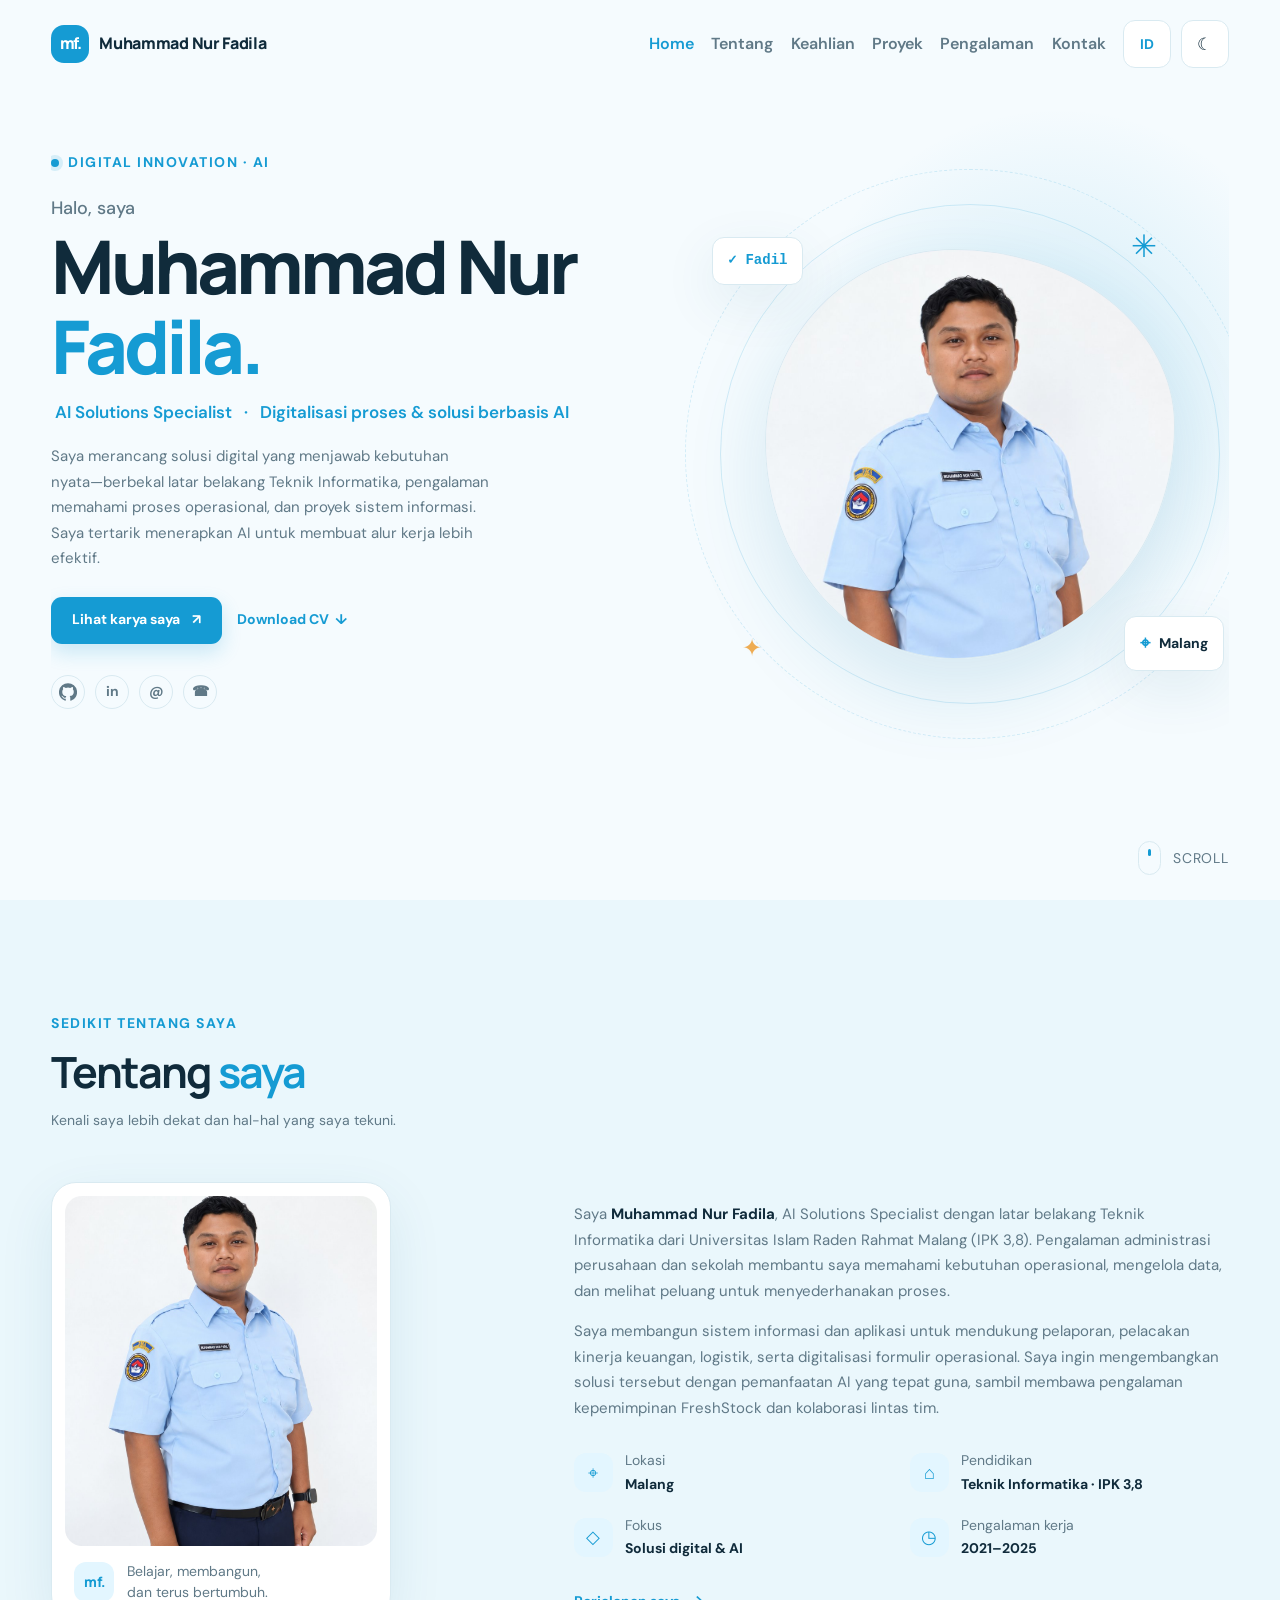
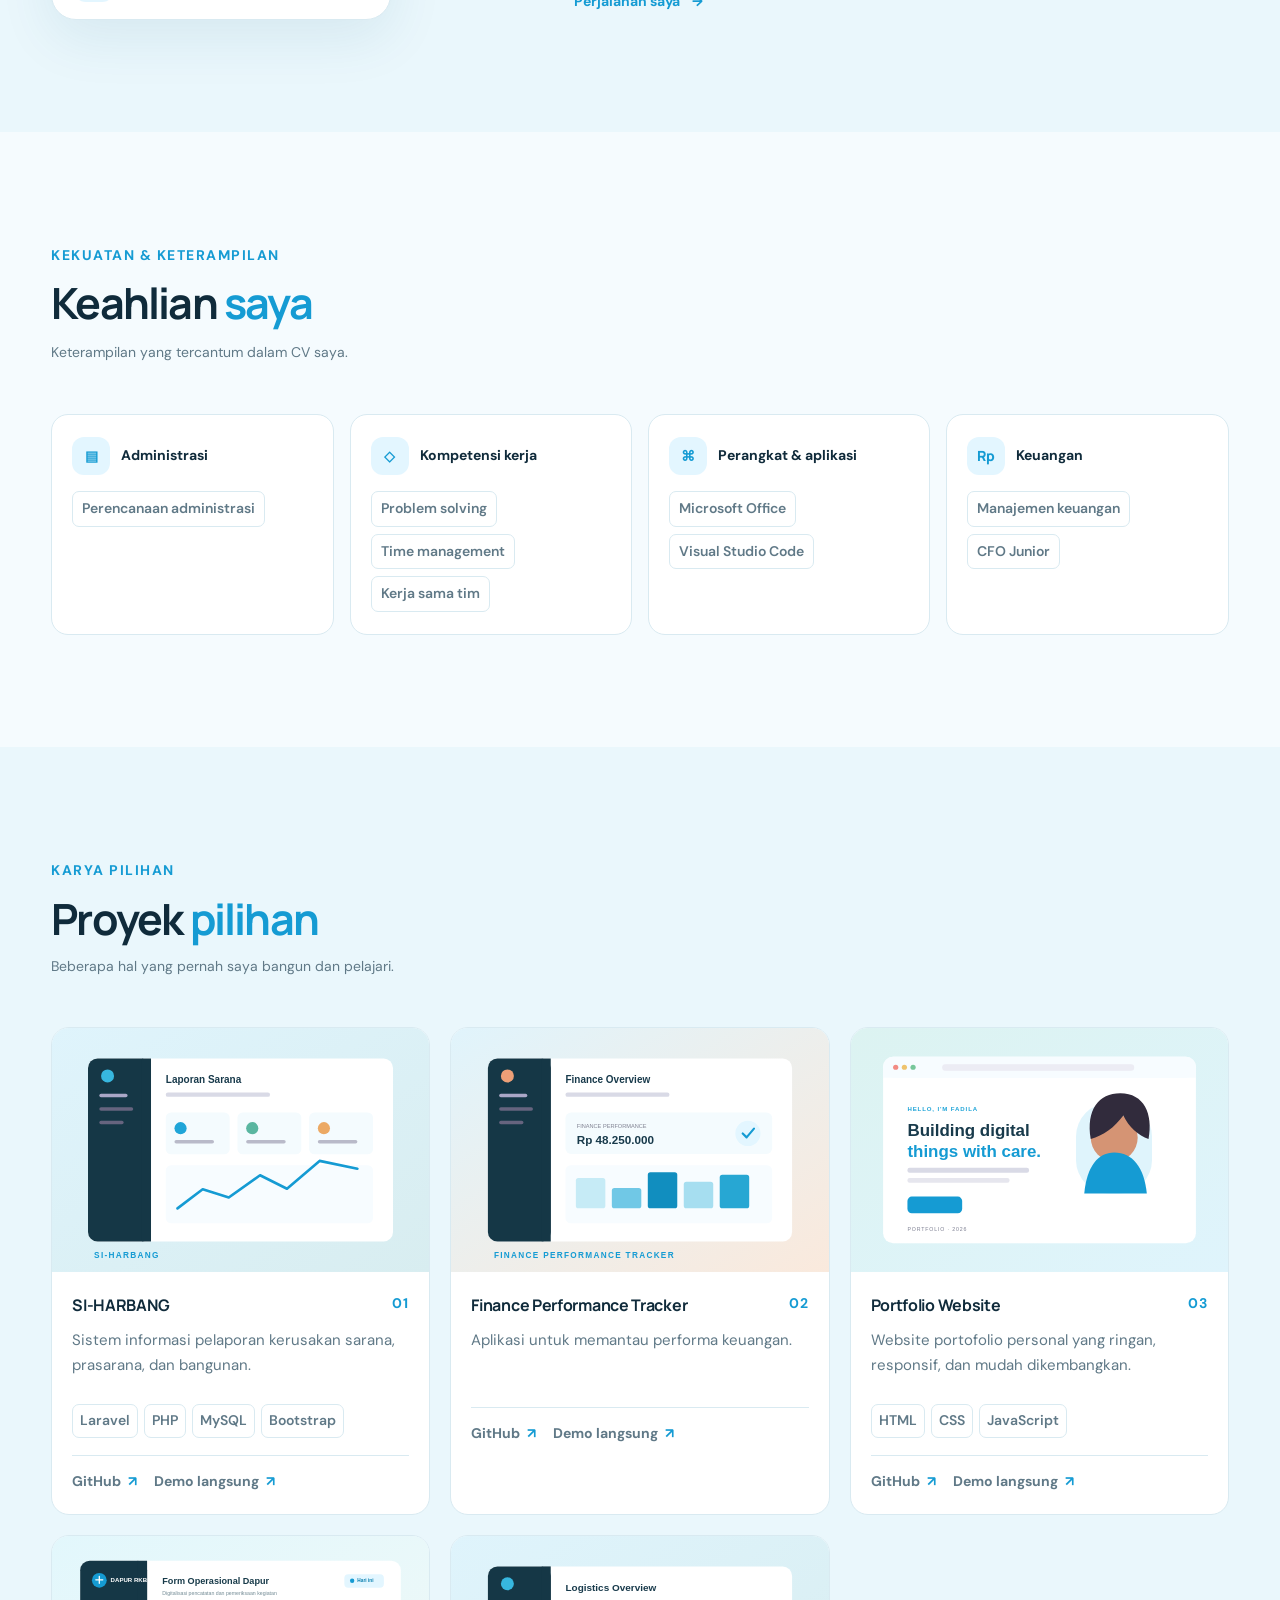
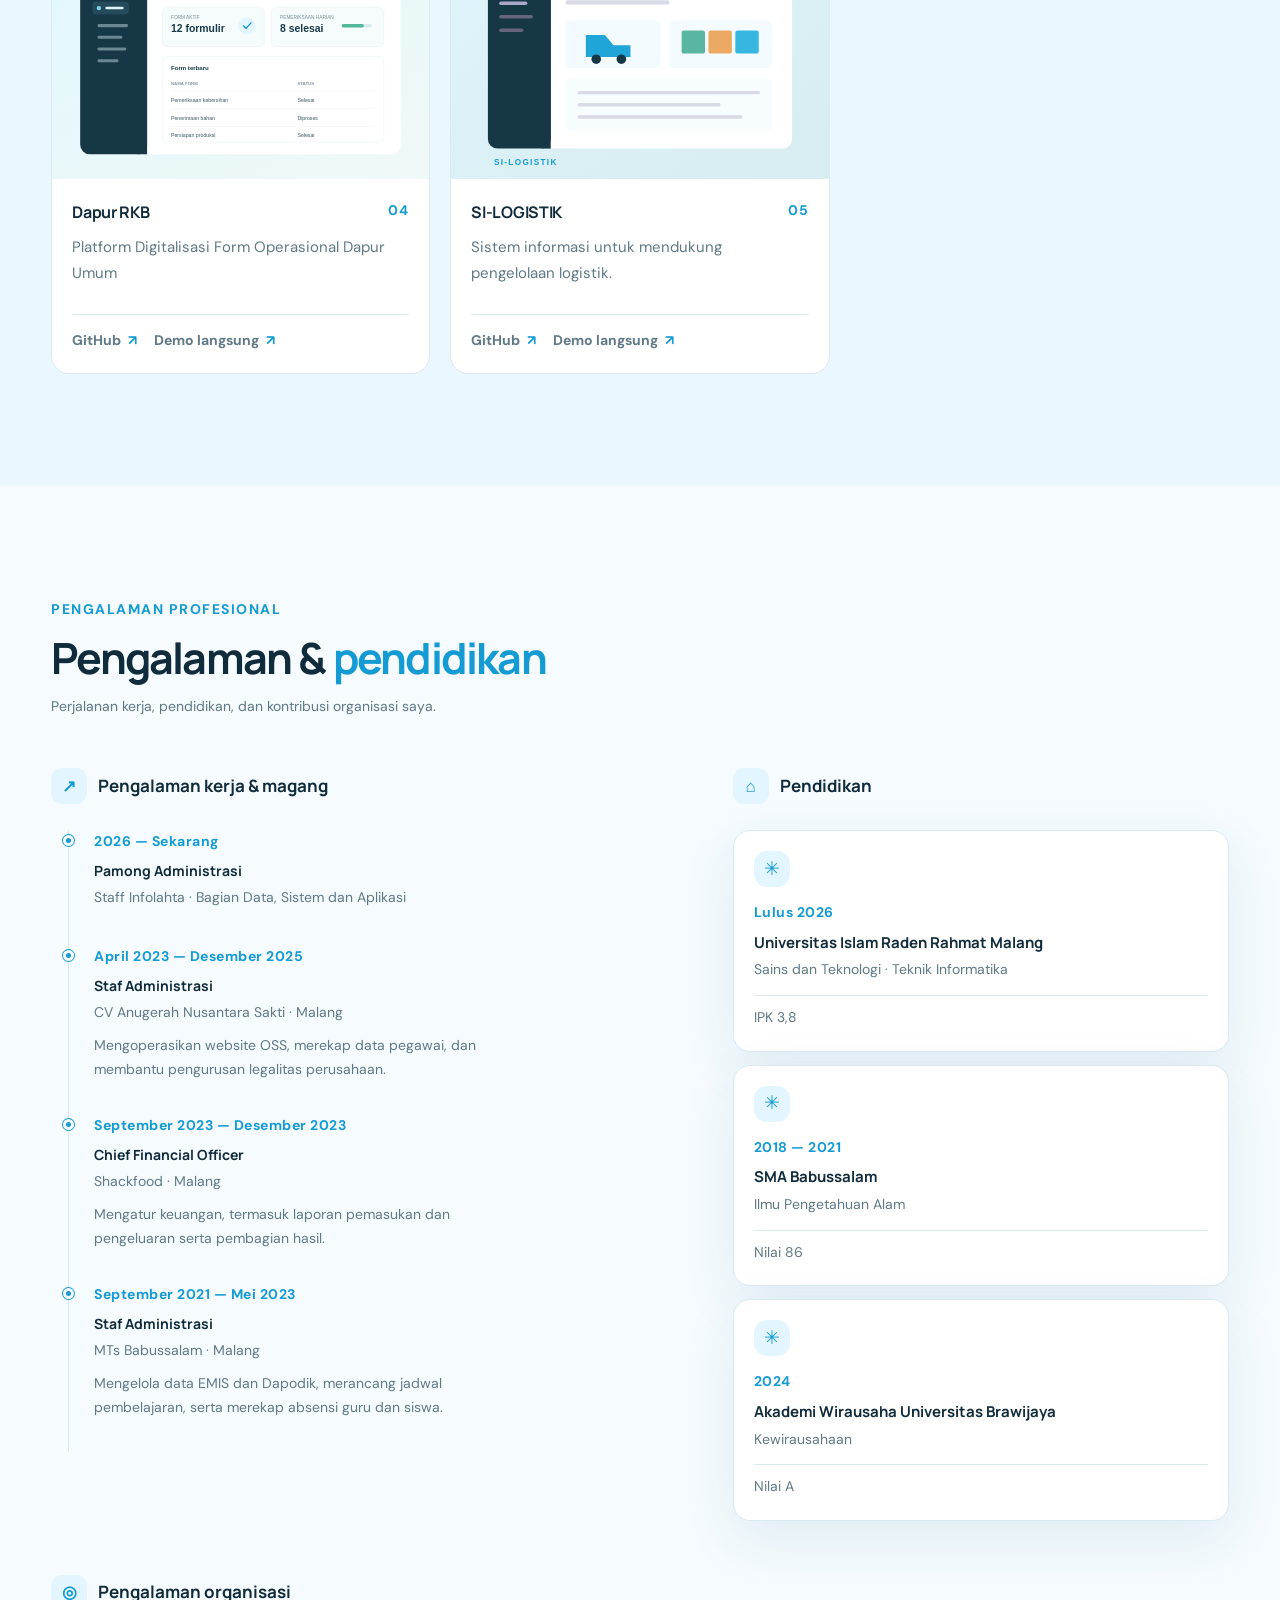
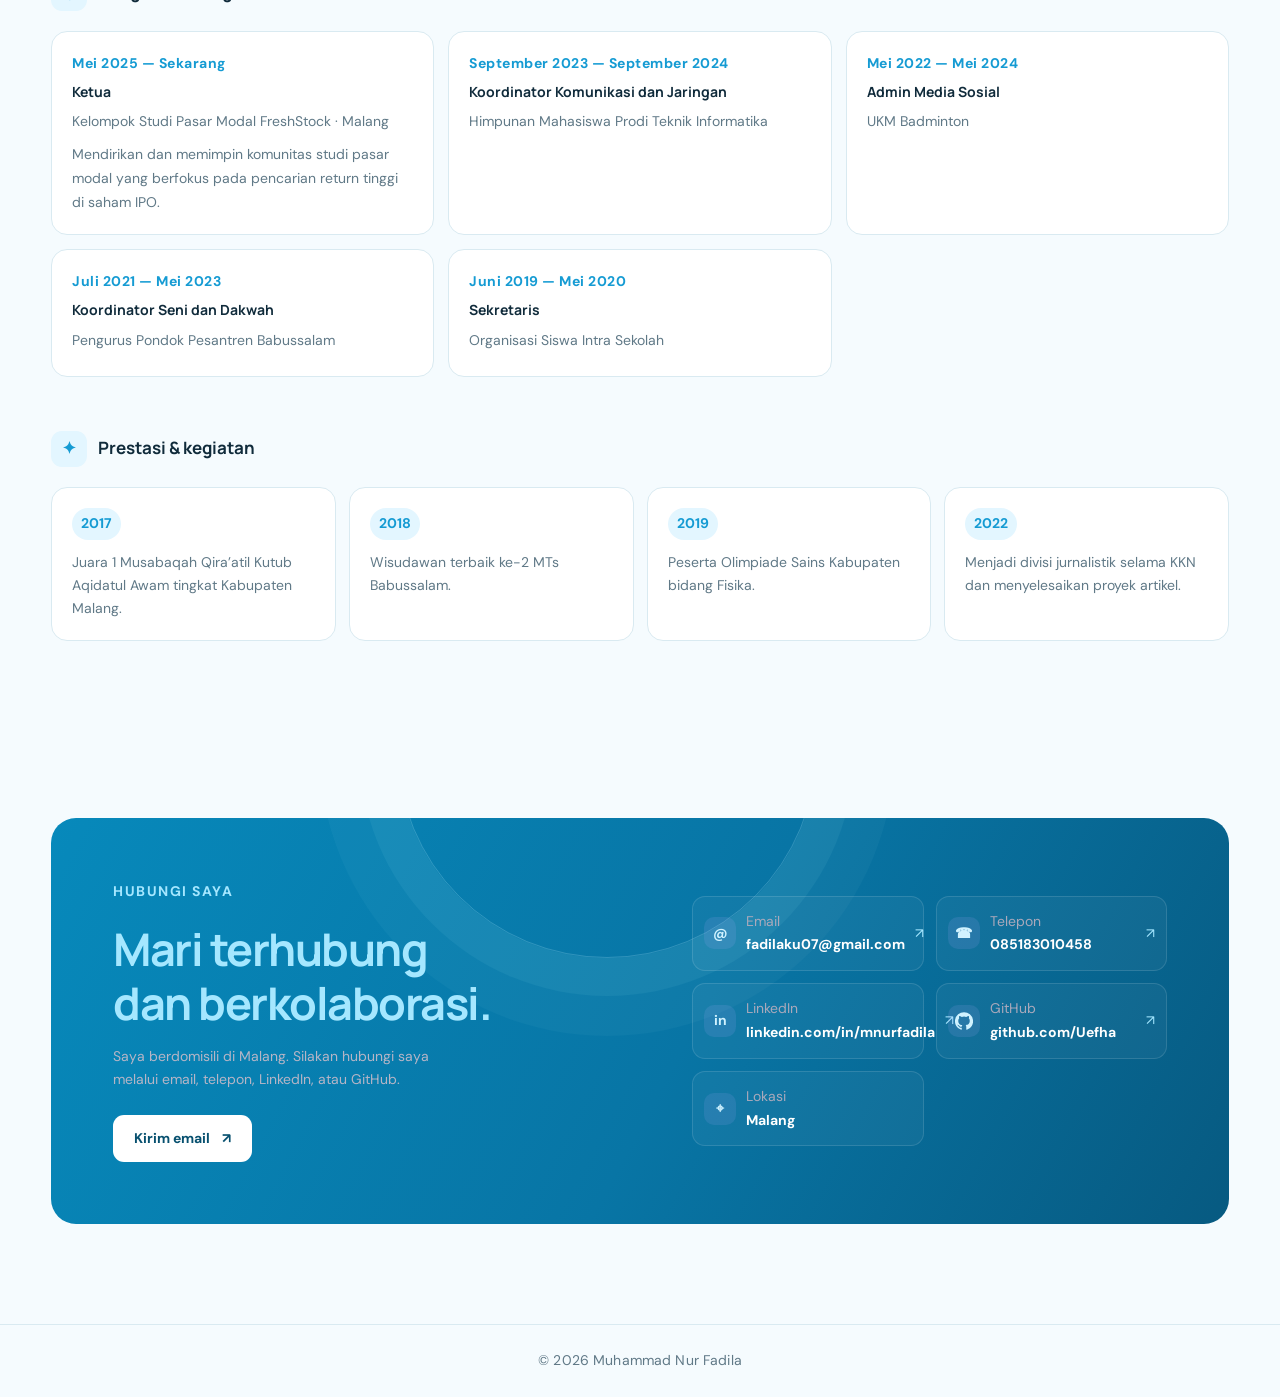
==== commit 7634d8a9: "Merevisi IPK dan isian CV serta memperbaiki tampilan" ====
--- a/index.html
+++ b/index.html
@@ -4,10 +4,10 @@
   <meta charset="utf-8">
   <meta name="viewport" content="width=device-width, initial-scale=1">
   <meta name="theme-color" content="#f5fbfe">
-  <meta name="description" content="Portofolio Muhammad Nur Fadila, fresh graduate Teknik Informatika dengan pengalaman administrasi, organisasi, dan manajemen keuangan di Malang.">
+  <meta name="description" content="Portofolio Muhammad Nur Fadila, AI Solutions Specialist dengan latar belakang Teknik Informatika dan pengalaman membangun solusi digital untuk kebutuhan operasional.">
   <meta property="og:type" content="website">
-  <meta property="og:title" content="Muhammad Nur Fadila — Teknik Informatika">
-  <meta property="og:description" content="Pengalaman administrasi, organisasi, studi pasar modal, dan manajemen keuangan.">
+  <meta property="og:title" content="Muhammad Nur Fadila — AI Solutions Specialist">
+  <meta property="og:description" content="Solusi digital untuk kebutuhan operasional, didukung latar belakang Teknik Informatika dan pengalaman administrasi.">
   <meta property="og:image" content="assets/images/profile.jpg">
   <title>Muhammad Nur Fadila — Portofolio</title>
   <link rel="icon" href="assets/icons/favicon.svg" type="image/svg+xml">
@@ -34,18 +34,18 @@
   <main id="main">
     <section class="hero section container" id="home" aria-labelledby="hero-title">
       <div class="hero-copy reveal">
-        <p class="eyebrow"><span class="status-dot"></span> <span data-i18n="hero_status">Fresh graduate · 2026</span></p>
+        <p class="eyebrow"><span class="status-dot"></span> <span data-i18n="hero_status">AI Solutions Specialist</span></p>
         <p class="hero-intro" data-i18n="hero_greeting">Halo, saya</p>
         <h1 id="hero-title">Muhammad Nur<br><span>Fadila.</span></h1>
-        <p class="hero-role"><span data-i18n="hero_role">Fresh Graduate Teknik Informatika</span> <span>·</span> <span data-i18n="hero_focus">Administrasi & Organisasi</span></p>
-        <p class="hero-description" data-i18n="hero_description">Lulusan Teknik Informatika dengan pengalaman administrasi perusahaan dan sekolah, organisasi, serta pengelolaan keuangan. Saya juga mendirikan komunitas studi pasar modal FreshStock.</p>
+        <p class="hero-role"><span data-i18n="hero_role">AI Solutions Specialist</span> <span>·</span> <span data-i18n="hero_focus">Digitalisasi proses & solusi berbasis AI</span></p>
+        <p class="hero-description" data-i18n="hero_description">Saya merancang solusi digital yang menjawab kebutuhan nyata—berbekal latar belakang Teknik Informatika, pengalaman memahami proses operasional, dan proyek sistem informasi. Saya tertarik menerapkan AI untuk membuat alur kerja lebih efektif.</p>
         <div class="hero-actions"><a class="button button-primary" href="#projects"><span data-i18n="view_work">Lihat karya saya</span> <span aria-hidden="true">↗</span></a><a class="cv-link" href="assets/cv/cv.pdf" download><span data-i18n="download_cv">Download CV</span> <span aria-hidden="true">↓</span></a></div>
         <div class="social-links" aria-label="Kontak"><a href="https://github.com/Uefha" target="_blank" rel="noreferrer" aria-label="Profil GitHub Uefha"><svg aria-hidden="true" viewBox="0 0 24 24" width="18" height="18" fill="currentColor"><path d="M12 .297a12 12 0 0 0-3.79 23.4c.6.111.82-.261.82-.577v-2.234c-3.338.726-4.043-1.416-4.043-1.416-.546-1.387-1.333-1.756-1.333-1.756-1.089-.745.083-.729.083-.729 1.205.084 1.839 1.237 1.839 1.237 1.07 1.834 2.807 1.304 3.492.997.108-.776.418-1.305.762-1.604-2.665-.3-5.467-1.332-5.467-5.931 0-1.311.469-2.381 1.236-3.221-.124-.303-.536-1.524.117-3.176 0 0 1.008-.322 3.301 1.23a11.5 11.5 0 0 1 6.006 0c2.291-1.552 3.297-1.23 3.297-1.23.655 1.652.243 2.873.12 3.176.77.84 1.235 1.91 1.235 3.221 0 4.61-2.807 5.628-5.479 5.921.43.372.823 1.102.823 2.222v3.293c0 .319.216.694.825.576A12 12 0 0 0 12 .297z"/></svg></a><a href="https://www.linkedin.com/in/mnurfadila" target="_blank" rel="noreferrer" aria-label="LinkedIn Muhammad Nur Fadila">in</a><a href="mailto:fadilaku07@gmail.com" aria-label="Kirim email">@</a><a href="tel:+6285183010458" aria-label="Telepon Muhammad Nur Fadila">☎</a></div>
       </div>
       <div class="hero-visual reveal" aria-label="Foto profil Muhammad Nur Fadila">
         <div class="visual-orbit orbit-one"></div><div class="visual-orbit orbit-two"></div>
         <div class="hero-image-wrap"><img src="assets/images/profile.jpg" alt="Foto Muhammad Nur Fadila" fetchpriority="high"></div>
-        <div class="float-chip chip-code"><span>✓</span> <span data-i18n="hero_chip">Administrasi & data</span></div>
+        <div class="float-chip chip-code"><span>✓</span> <span data-i18n="hero_chip">Fadil</span></div>
         <div class="float-chip chip-location"><span class="pin">⌖</span> <span data-i18n="location">Malang, Indonesia</span></div>
         <span class="sparkle sparkle-one" aria-hidden="true">✳</span><span class="sparkle sparkle-two" aria-hidden="true">✦</span>
       </div>
@@ -55,8 +55,8 @@
     <section class="section about-section" id="about" aria-labelledby="about-title"><div class="container">
       <div class="section-heading reveal"><p class="eyebrow" data-i18n="about_eyebrow">A little about me</p><h2 id="about-title"><span class="title-plain" data-i18n="about_title_first">Tentang</span> <span data-i18n="about_title_second">saya</span></h2><p class="section-lead" data-i18n="about_lead">Mengenal saya lebih dekat dan hal-hal yang saya sukai.</p></div>
       <div class="about-grid"><div class="about-photo reveal"><img src="assets/images/profile.jpg" alt="Muhammad Nur Fadila mengenakan seragam biru muda" loading="lazy"><div class="photo-caption"><span class="caption-mark">mf.</span><span data-i18n="photo_caption">Belajar, membangun,<br>dan terus bertumbuh.</span></div></div>
-        <div class="about-copy reveal"><p data-i18n="about_paragraph_one">Nama saya <strong>Muhammad Nur Fadila</strong>, fresh graduate program studi Teknik Informatika di Universitas Islam Raden Rahmat Malang dengan IPK 3,75. Saya memiliki pengalaman di bidang administrasi perusahaan dan sekolah, termasuk pengelolaan data serta pengurusan legalitas tingkat kota dan kabupaten.</p><p data-i18n="about_paragraph_two">Saya aktif berorganisasi dan membuat komunitas studi pasar modal di Malang yang berfokus pada saham IPO dengan nama <strong>FreshStock</strong>. Pengalaman saya juga mencakup administrasi, pengelolaan keuangan, dan pengembangan software.</p>
-          <div class="facts-grid"><div class="fact"><span class="fact-icon">⌖</span><div><small data-i18n="label_location">Lokasi</small><strong data-i18n="location">Malang</strong></div></div><div class="fact"><span class="fact-icon">⌂</span><div><small data-i18n="label_education">Pendidikan</small><strong data-i18n="fact_education">Teknik Informatika · IPK 3,75</strong></div></div><div class="fact"><span class="fact-icon">◇</span><div><small data-i18n="label_focus">Fokus</small><strong data-i18n="fact_focus">Administrasi & organisasi</strong></div></div><div class="fact"><span class="fact-icon">◷</span><div><small data-i18n="label_experience">Pengalaman kerja</small><strong>2021–2025</strong></div></div></div>
+        <div class="about-copy reveal"><p data-i18n="about_paragraph_one">Nama saya <strong>Muhammad Nur Fadila</strong>, fresh graduate program studi Teknik Informatika di Universitas Islam Raden Rahmat Malang dengan IPK 3,8. Saya memiliki pengalaman di bidang administrasi perusahaan dan sekolah, termasuk pengelolaan data serta pengurusan legalitas tingkat kota dan kabupaten.</p><p data-i18n="about_paragraph_two">Saya aktif berorganisasi dan membuat komunitas studi pasar modal di Malang yang berfokus pada saham IPO dengan nama <strong>FreshStock</strong>. Pengalaman saya juga mencakup administrasi, pengelolaan keuangan, dan pengembangan software.</p>
+          <div class="facts-grid"><div class="fact"><span class="fact-icon">⌖</span><div><small data-i18n="label_location">Lokasi</small><strong data-i18n="location">Malang</strong></div></div><div class="fact"><span class="fact-icon">⌂</span><div><small data-i18n="label_education">Pendidikan</small><strong data-i18n="fact_education">Teknik Informatika · IPK 3,8</strong></div></div><div class="fact"><span class="fact-icon">◇</span><div><small data-i18n="label_focus">Fokus</small><strong data-i18n="fact_focus">Solusi digital & AI</strong></div></div><div class="fact"><span class="fact-icon">◷</span><div><small data-i18n="label_experience">Pengalaman kerja</small><strong>2021–2025</strong></div></div></div>
           <a class="text-link" href="#experience"><span data-i18n="about_link">Perjalanan saya</span> <span aria-hidden="true">→</span></a>
         </div>
       </div>
@@ -74,7 +74,7 @@
         <article class="timeline-item"><span class="timeline-dot"></span><p class="timeline-date" data-i18n="date_school">September 2021 — Mei 2022</p><h4 data-i18n="job_admin">Staf Administrasi</h4><p class="timeline-place">MTs Babussalam · Malang</p><p class="timeline-description" data-i18n="job_school_desc">Mengelola data EMIS dan Dapodik, merancang jadwal pembelajaran, serta merekap absensi guru dan siswa.</p></article>
       </div></div>
         <div class="education-block reveal"><h3 class="subheading"><span class="subheading-icon">⌂</span> <span data-i18n="education_heading">Pendidikan</span></h3><div class="education-list">
-          <article class="education-card"><span class="education-icon">✳</span><p class="timeline-date" data-i18n="graduated">Lulus 2026</p><h4>Universitas Islam Raden Rahmat Malang</h4><p class="timeline-place" data-i18n="faculty_degree">Sains dan Teknologi · Teknik Informatika</p><div class="education-line"></div><span class="education-tag" data-i18n="gpa">IPK 3,75</span></article>
+          <article class="education-card"><span class="education-icon">✳</span><p class="timeline-date" data-i18n="graduated">Lulus 2026</p><h4>Universitas Islam Raden Rahmat Malang</h4><p class="timeline-place" data-i18n="faculty_degree">Sains dan Teknologi · Teknik Informatika</p><div class="education-line"></div><span class="education-tag" data-i18n="gpa">IPK 3,8</span></article>
           <article class="education-card"><span class="education-icon">✳</span><p class="timeline-date">2018 — 2021</p><h4>SMA Babussalam</h4><p class="timeline-place" data-i18n="high_school_major">Ilmu Pengetahuan Alam</p><div class="education-line"></div><span class="education-tag" data-i18n="score_86">Nilai 86</span></article>
           <article class="education-card"><span class="education-icon">✳</span><p class="timeline-date">2024</p><h4>Akademi Wirausaha Universitas Brawijaya</h4><p class="timeline-place" data-i18n="entrepreneurship">Kewirausahaan</p><div class="education-line"></div><span class="education-tag" data-i18n="score_a">Nilai A</span></article>
         </div></div></div>
--- a/css/style.css
+++ b/css/style.css
@@ -209,3 +209,10 @@
 /* Minimal footer: one clear copyright line. */
 .footer-inner{min-height:72px;justify-content:center;padding:16px 0;text-align:center}
 .footer-inner p{margin:0;color:var(--muted);font-size:14px;letter-spacing:.01em}
+
+/* Keep the scroll label aligned with, and separate from, its indicator. */
+.scroll-cue>span:first-child{flex:0 0 23px}
+.scroll-cue>span:first-child::after{content:""}
+.scroll-cue>span:last-child{flex:0 0 auto;width:auto;height:auto;min-height:34px;border:0;border-radius:0;position:static;display:inline-flex;align-items:center;line-height:1}
+.scroll-cue>span:last-child::after{content:none}
+.scroll-cue{left:auto;right:0;transform:none;justify-content:flex-end}
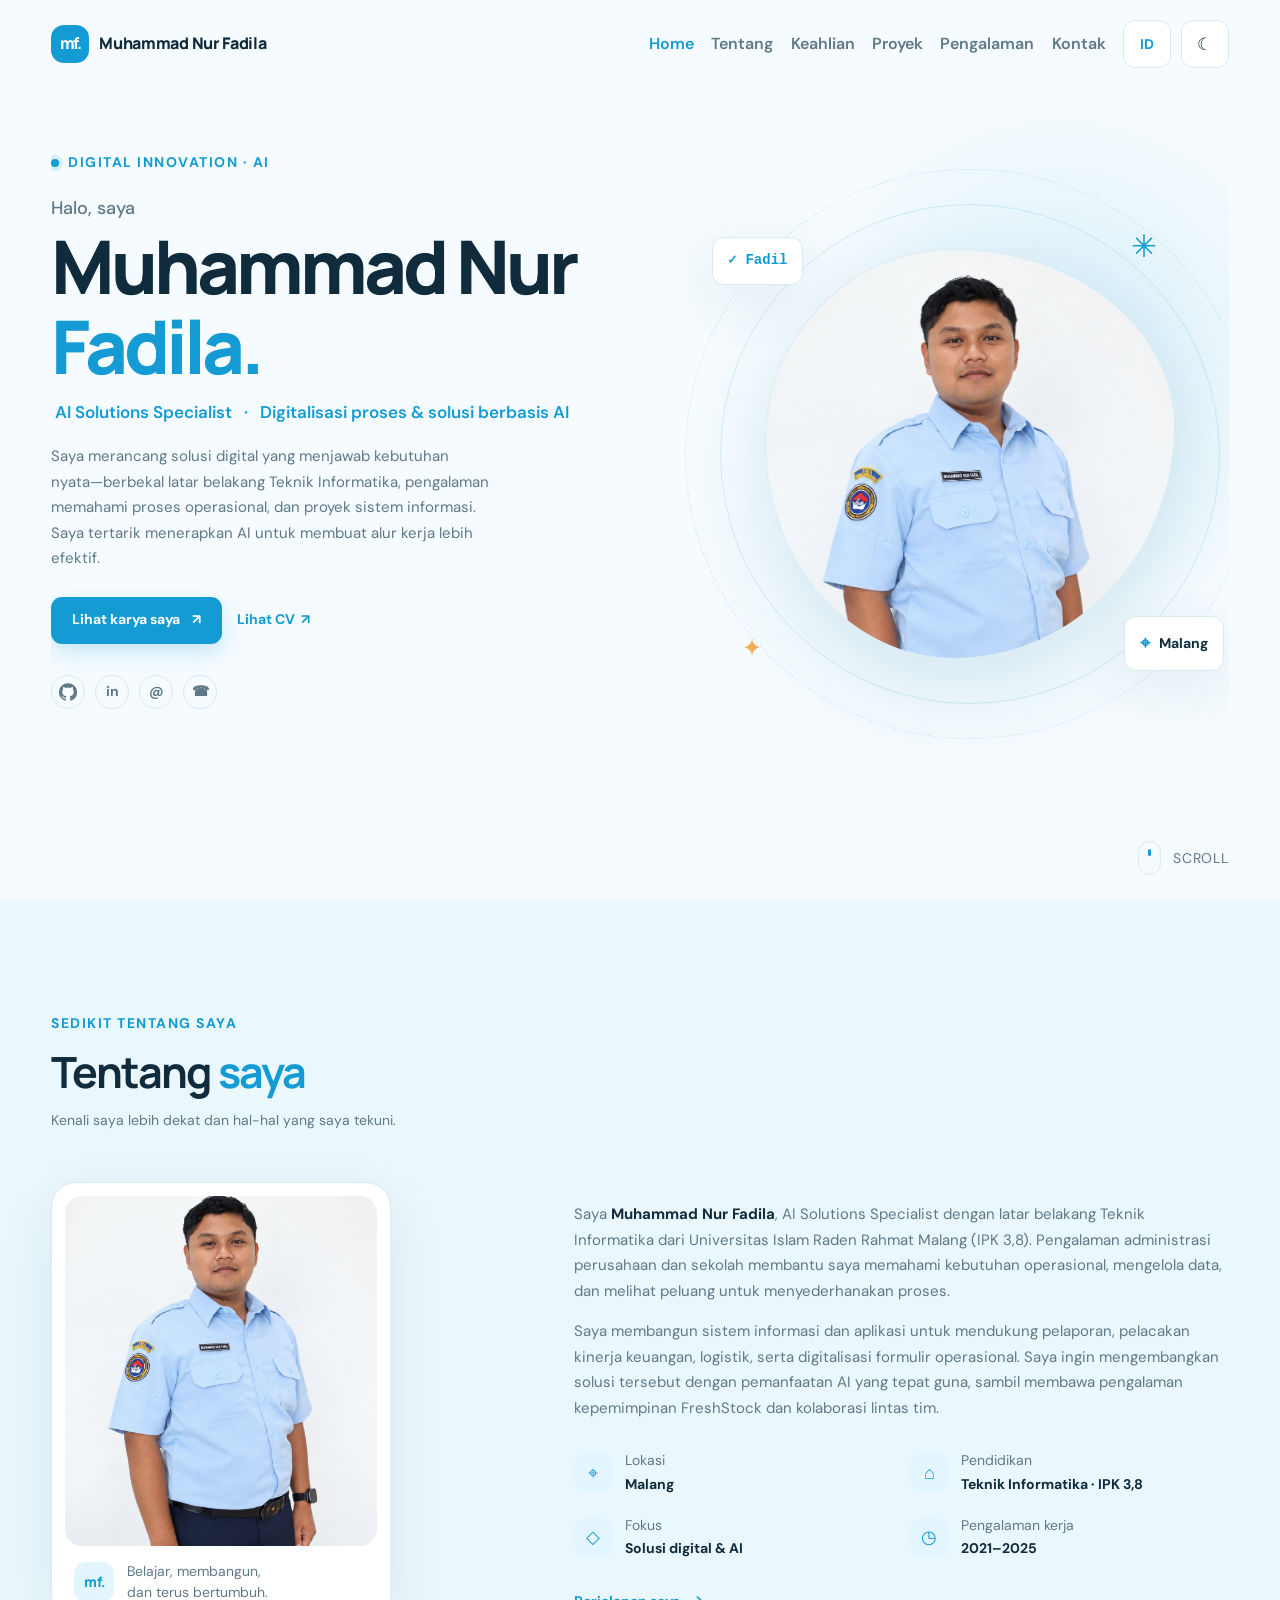
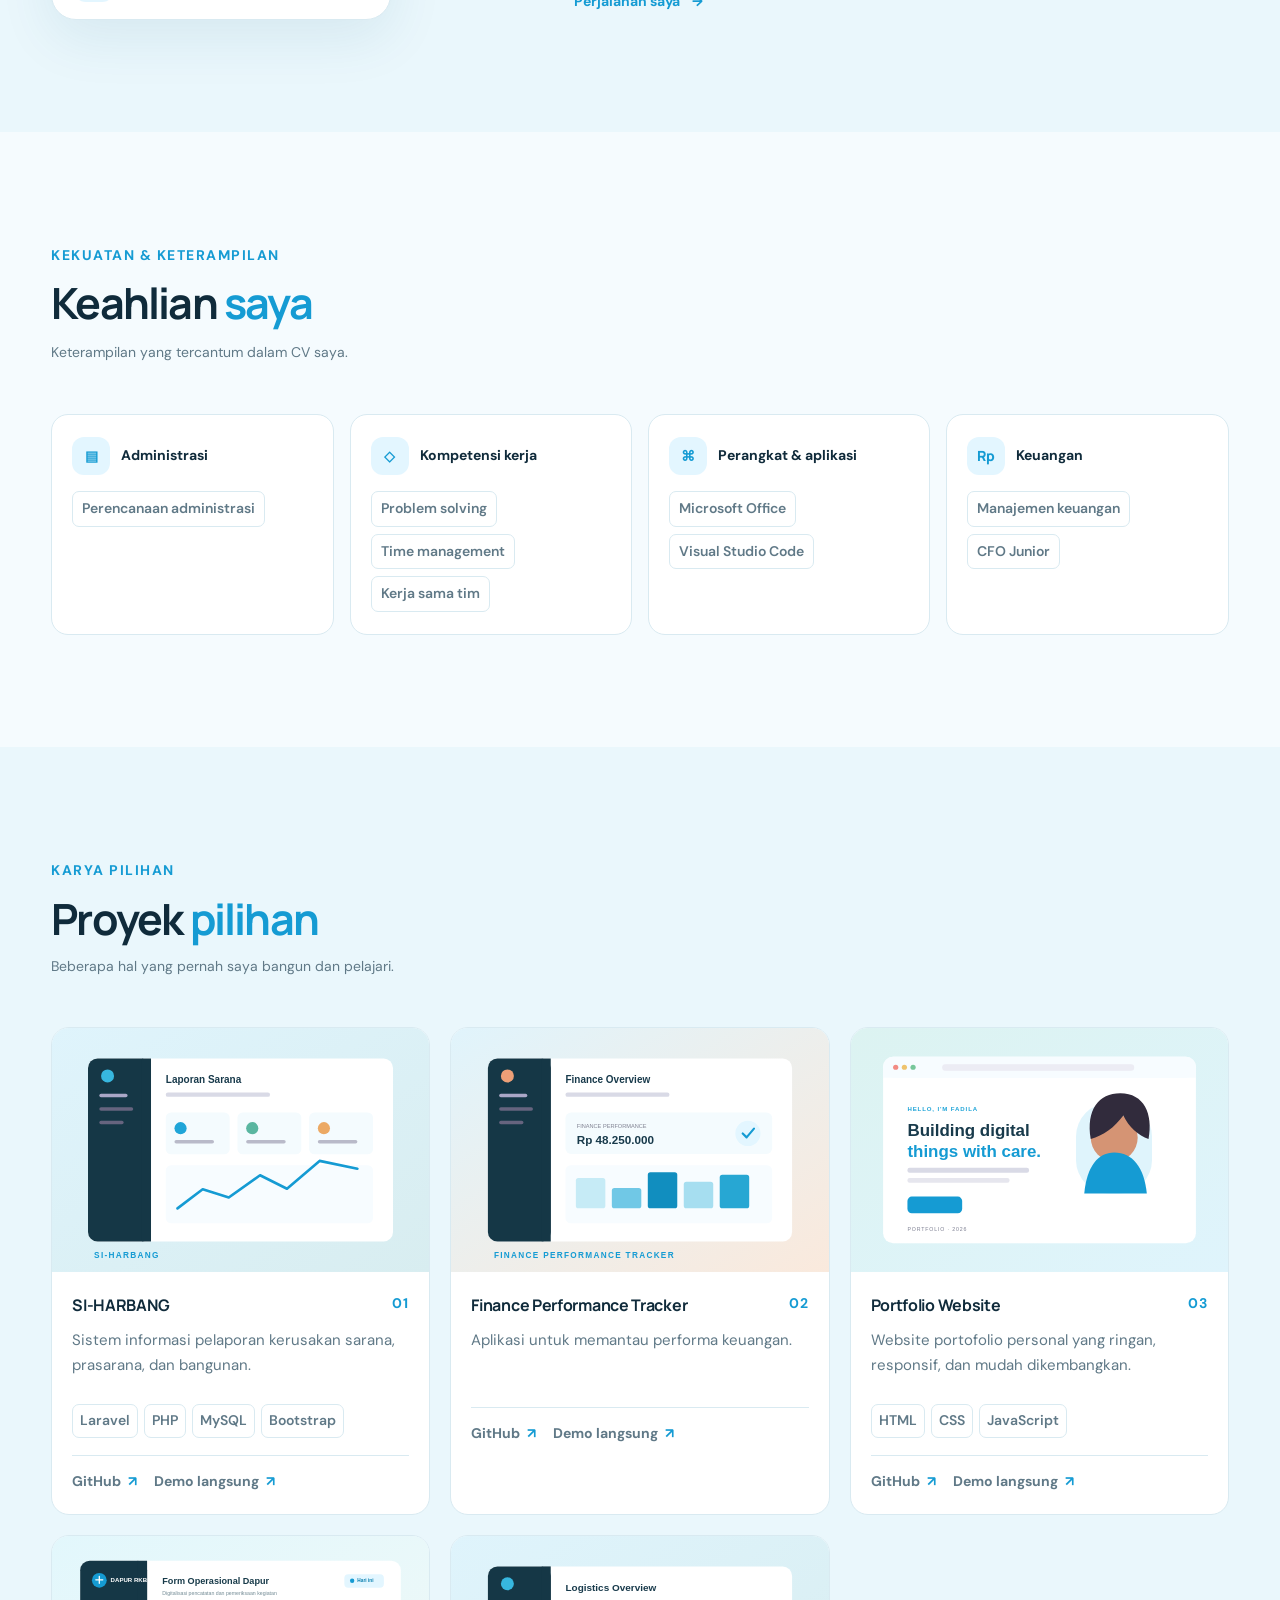
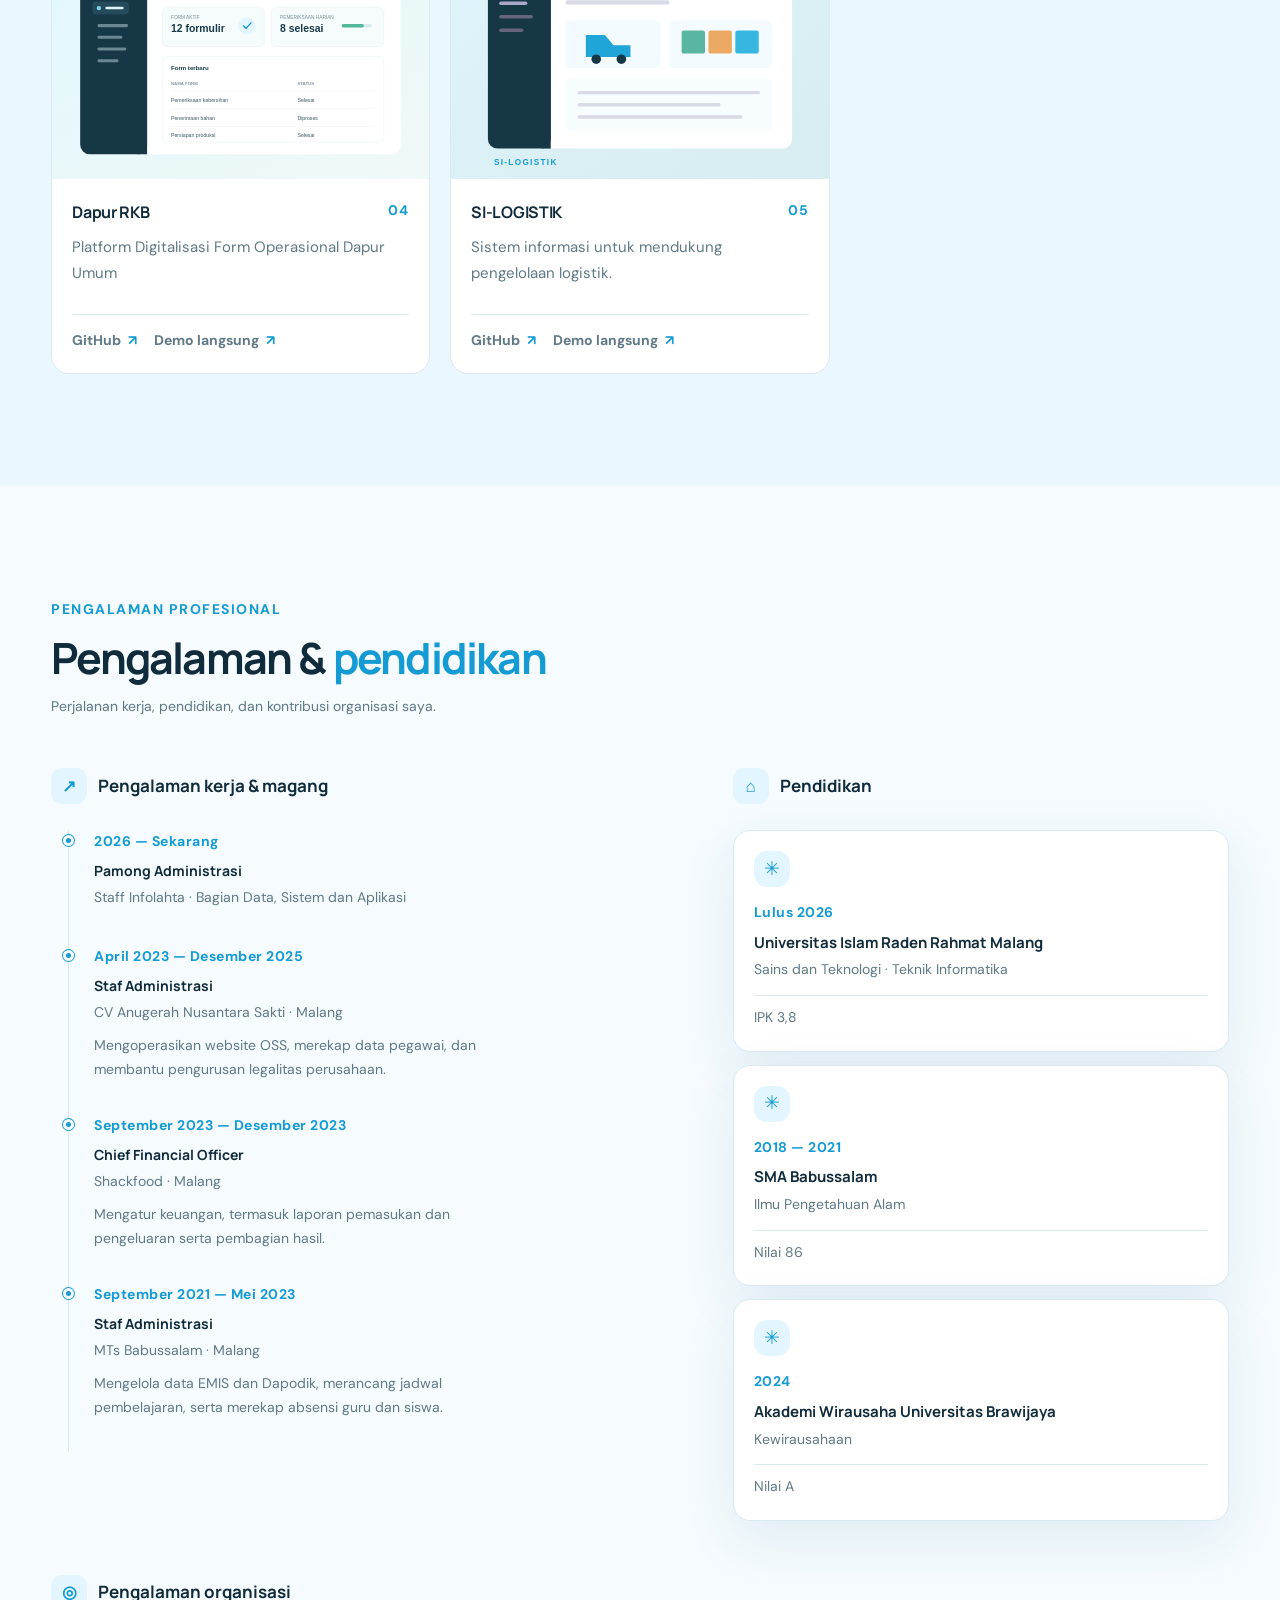
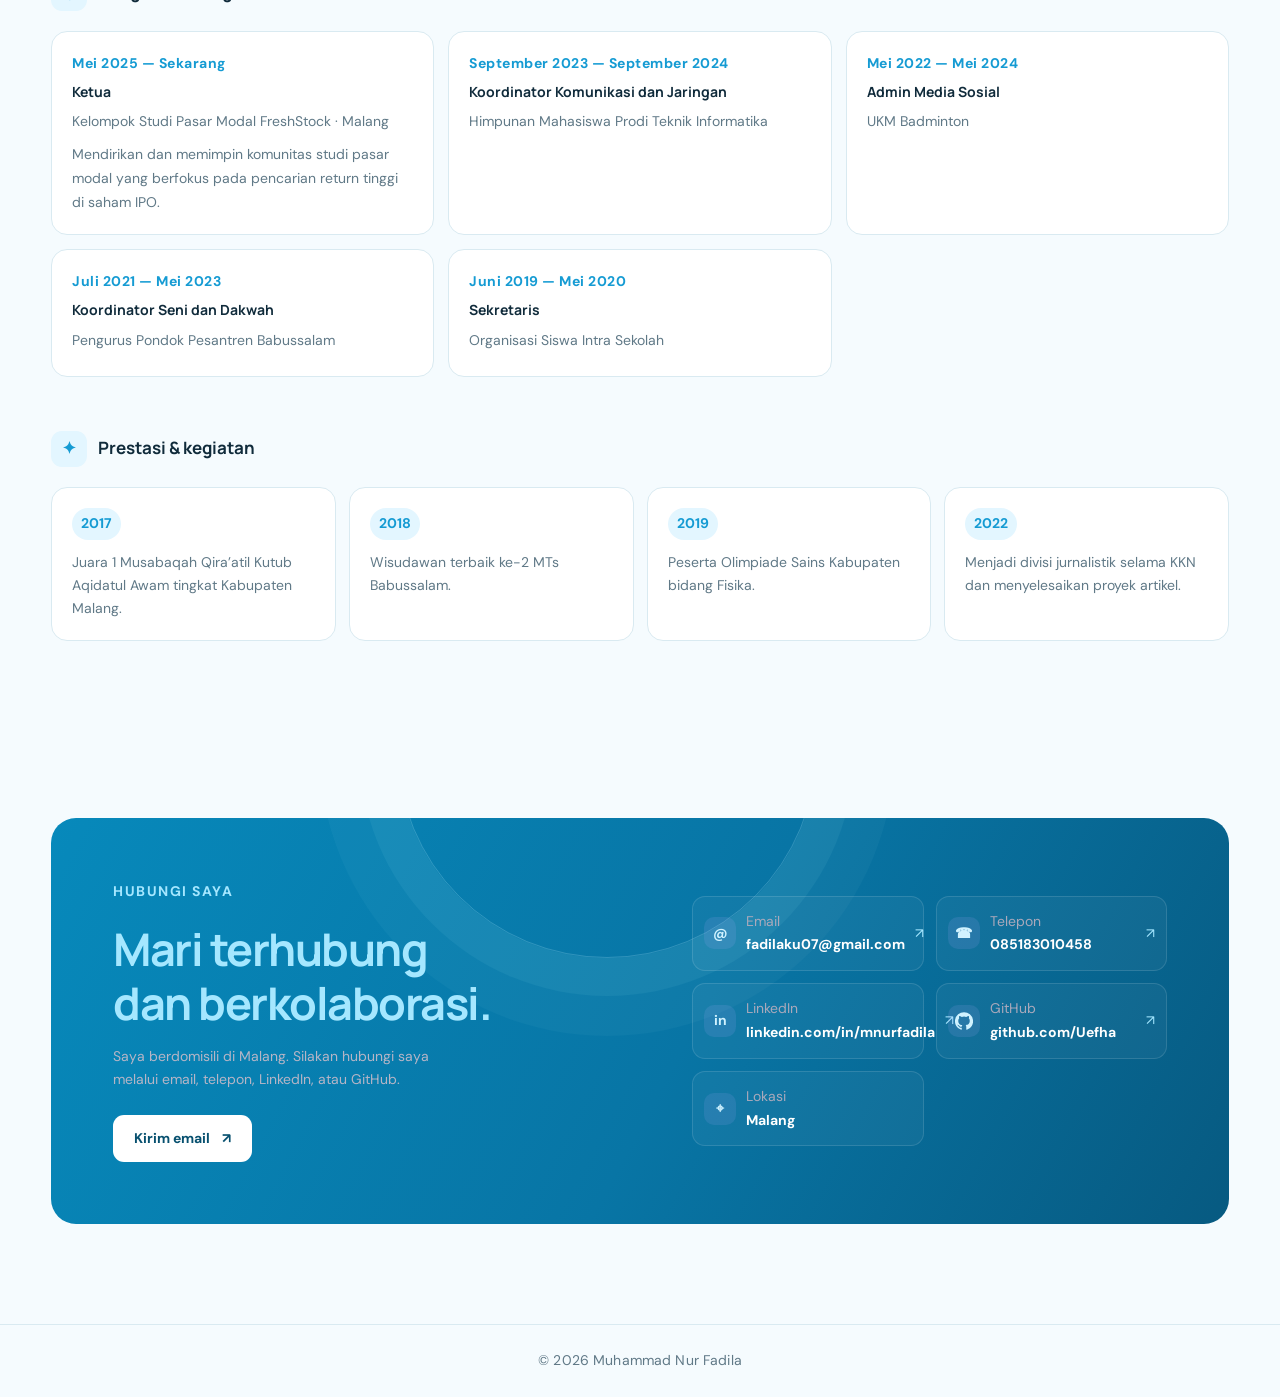
==== commit 4409aee3: "memperbaiki tampilan CV ketika di klik" ====
--- a/index.html
+++ b/index.html
@@ -39,7 +39,7 @@
         <h1 id="hero-title">Muhammad Nur<br><span>Fadila.</span></h1>
         <p class="hero-role"><span data-i18n="hero_role">AI Solutions Specialist</span> <span>·</span> <span data-i18n="hero_focus">Digitalisasi proses & solusi berbasis AI</span></p>
         <p class="hero-description" data-i18n="hero_description">Saya merancang solusi digital yang menjawab kebutuhan nyata—berbekal latar belakang Teknik Informatika, pengalaman memahami proses operasional, dan proyek sistem informasi. Saya tertarik menerapkan AI untuk membuat alur kerja lebih efektif.</p>
-        <div class="hero-actions"><a class="button button-primary" href="#projects"><span data-i18n="view_work">Lihat karya saya</span> <span aria-hidden="true">↗</span></a><a class="cv-link" href="assets/cv/cv.pdf" download><span data-i18n="download_cv">Download CV</span> <span aria-hidden="true">↓</span></a></div>
+        <div class="hero-actions"><a class="button button-primary" href="#projects"><span data-i18n="view_work">Lihat karya saya</span> <span aria-hidden="true">↗</span></a><a class="cv-link" href="cv-viewer.html" target="_blank" rel="noopener"><span data-i18n="download_cv">Lihat CV</span> <span aria-hidden="true">↗</span></a></div>
         <div class="social-links" aria-label="Kontak"><a href="https://github.com/Uefha" target="_blank" rel="noreferrer" aria-label="Profil GitHub Uefha"><svg aria-hidden="true" viewBox="0 0 24 24" width="18" height="18" fill="currentColor"><path d="M12 .297a12 12 0 0 0-3.79 23.4c.6.111.82-.261.82-.577v-2.234c-3.338.726-4.043-1.416-4.043-1.416-.546-1.387-1.333-1.756-1.333-1.756-1.089-.745.083-.729.083-.729 1.205.084 1.839 1.237 1.839 1.237 1.07 1.834 2.807 1.304 3.492.997.108-.776.418-1.305.762-1.604-2.665-.3-5.467-1.332-5.467-5.931 0-1.311.469-2.381 1.236-3.221-.124-.303-.536-1.524.117-3.176 0 0 1.008-.322 3.301 1.23a11.5 11.5 0 0 1 6.006 0c2.291-1.552 3.297-1.23 3.297-1.23.655 1.652.243 2.873.12 3.176.77.84 1.235 1.91 1.235 3.221 0 4.61-2.807 5.628-5.479 5.921.43.372.823 1.102.823 2.222v3.293c0 .319.216.694.825.576A12 12 0 0 0 12 .297z"/></svg></a><a href="https://www.linkedin.com/in/mnurfadila" target="_blank" rel="noreferrer" aria-label="LinkedIn Muhammad Nur Fadila">in</a><a href="mailto:fadilaku07@gmail.com" aria-label="Kirim email">@</a><a href="tel:+6285183010458" aria-label="Telepon Muhammad Nur Fadila">☎</a></div>
       </div>
       <div class="hero-visual reveal" aria-label="Foto profil Muhammad Nur Fadila">
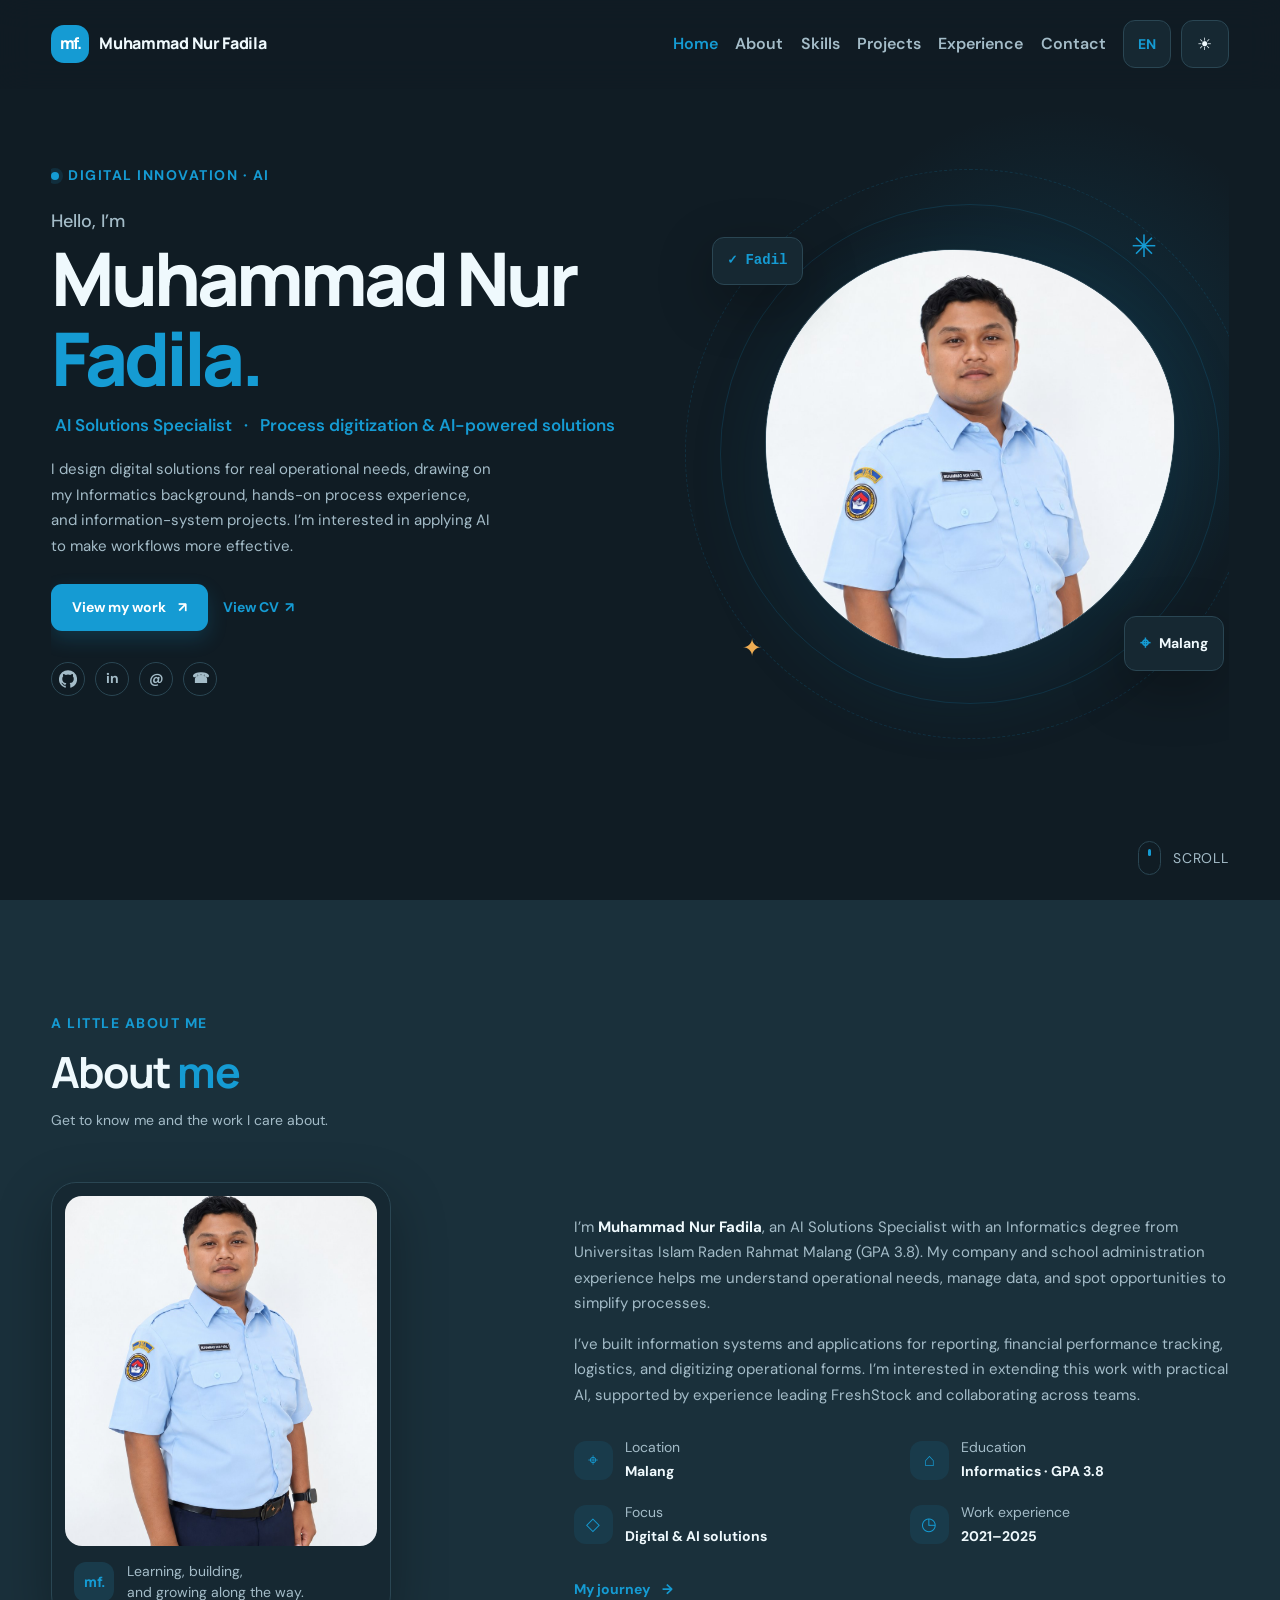
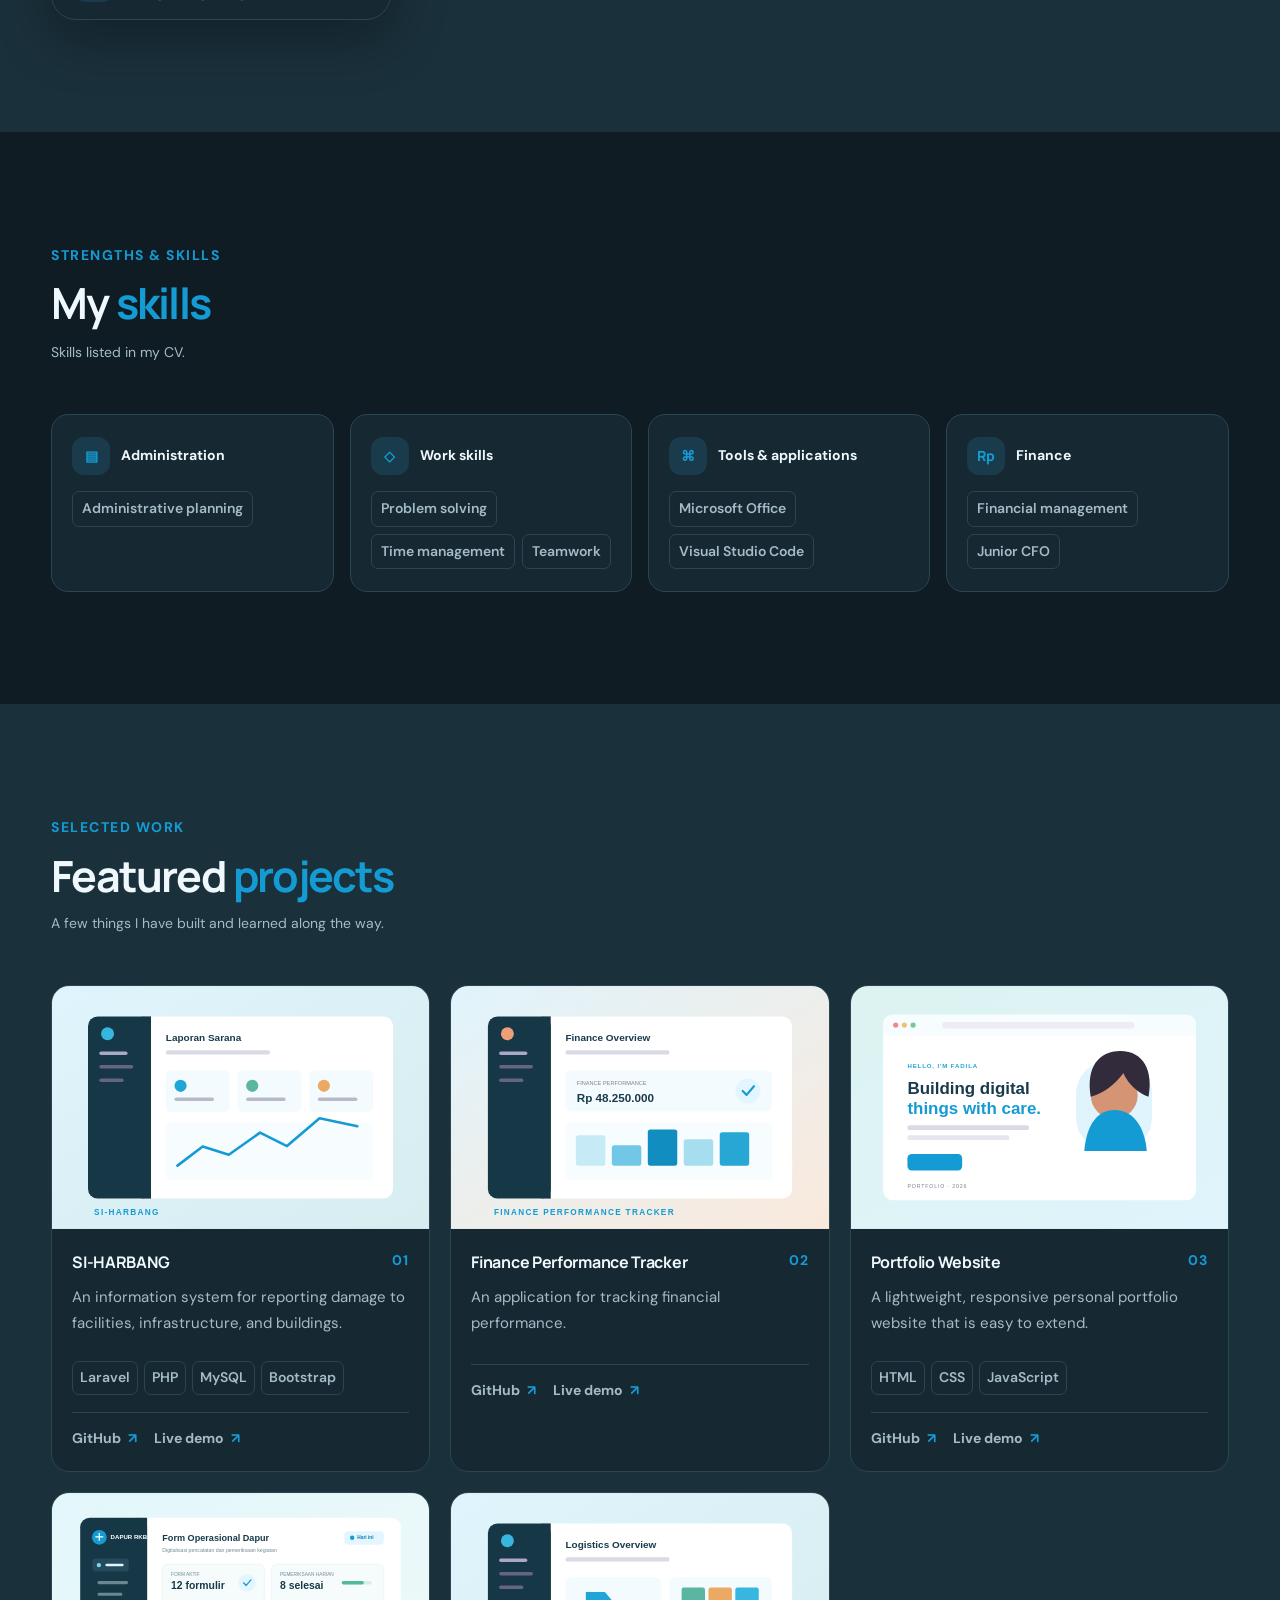
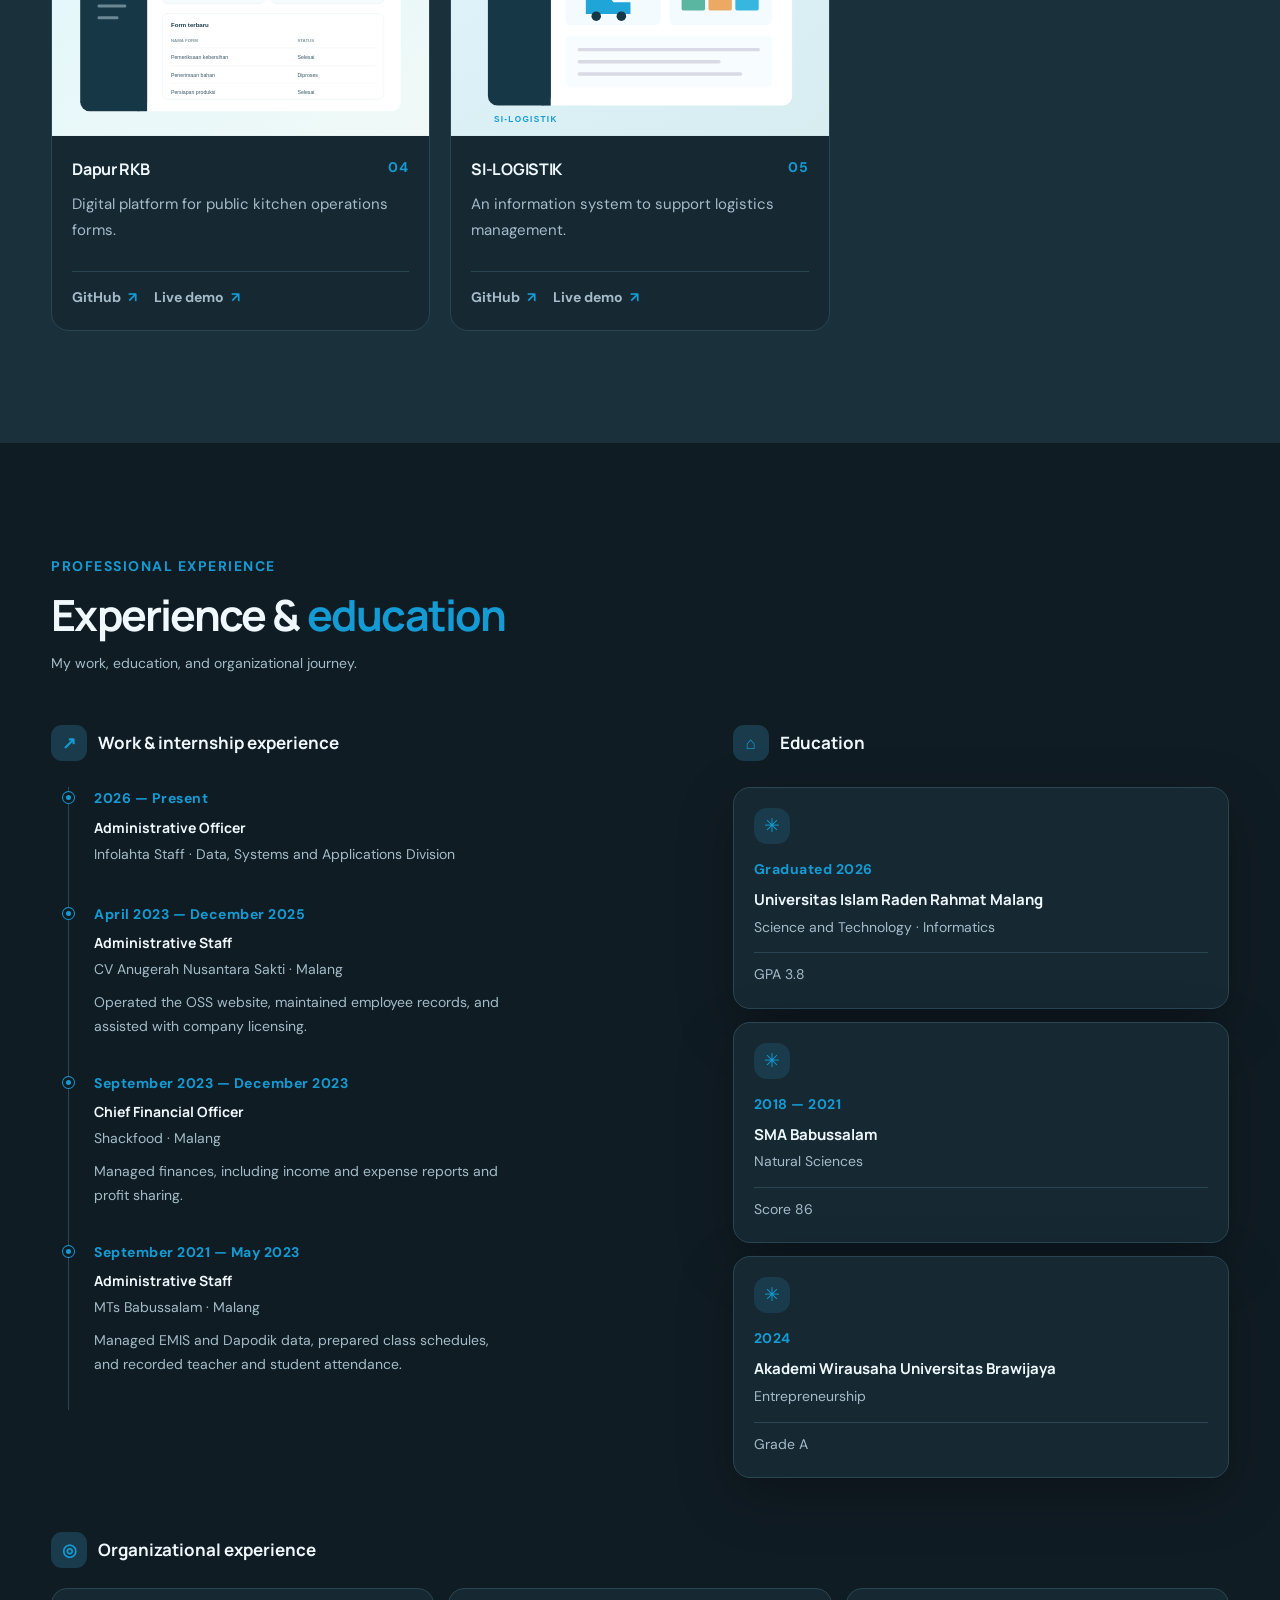
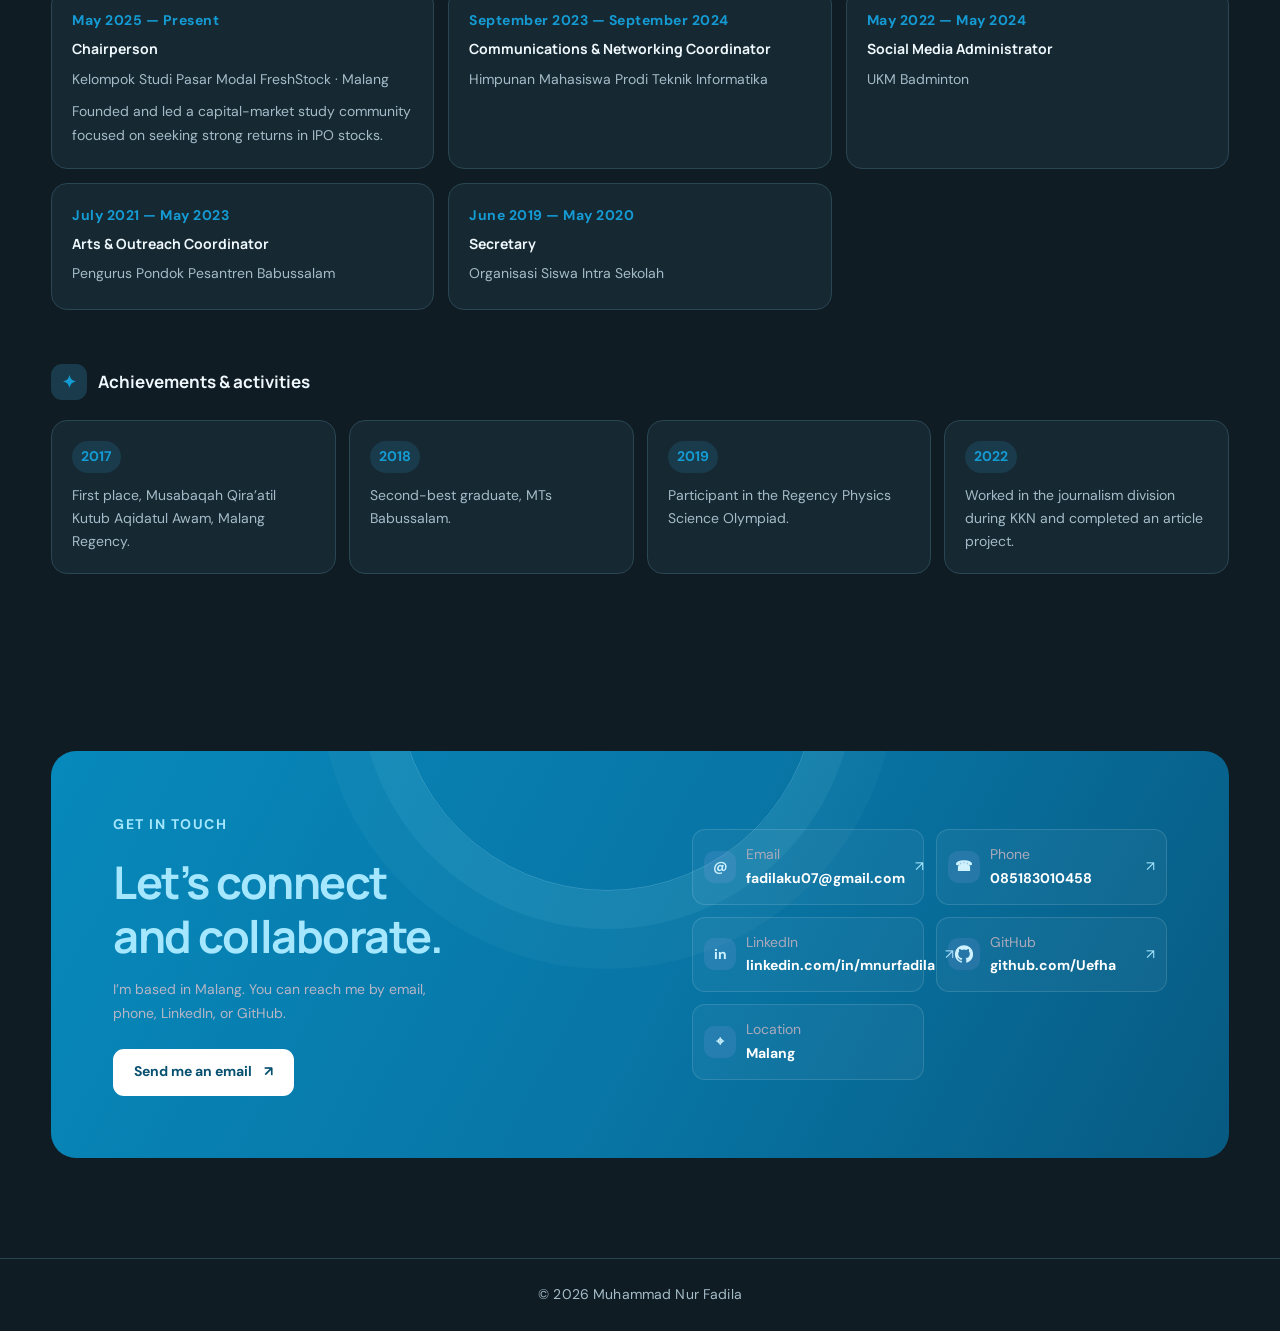
==== commit cd96d8cc: "Last Revisi" ====
--- a/index.html
+++ b/index.html
@@ -15,7 +15,7 @@
   <link rel="preconnect" href="https://fonts.gstatic.com" crossorigin>
   <link href="https://fonts.googleapis.com/css2?family=DM+Sans:wght@400;500;600;700&family=Manrope:wght@400;500;600;700;800&display=swap" rel="stylesheet">
   <link rel="stylesheet" href="css/style.css">
-  <script>document.documentElement.dataset.theme = localStorage.getItem('portfolio-theme') || 'light'; document.documentElement.lang = localStorage.getItem('portfolio-language') || 'id';</script>
+  <script>document.documentElement.dataset.theme = localStorage.getItem('portfolio-theme') || 'dark'; document.documentElement.lang = localStorage.getItem('portfolio-language') || 'en';</script>
   <script src="js/script.js" defer></script>
 </head>
 <body>
